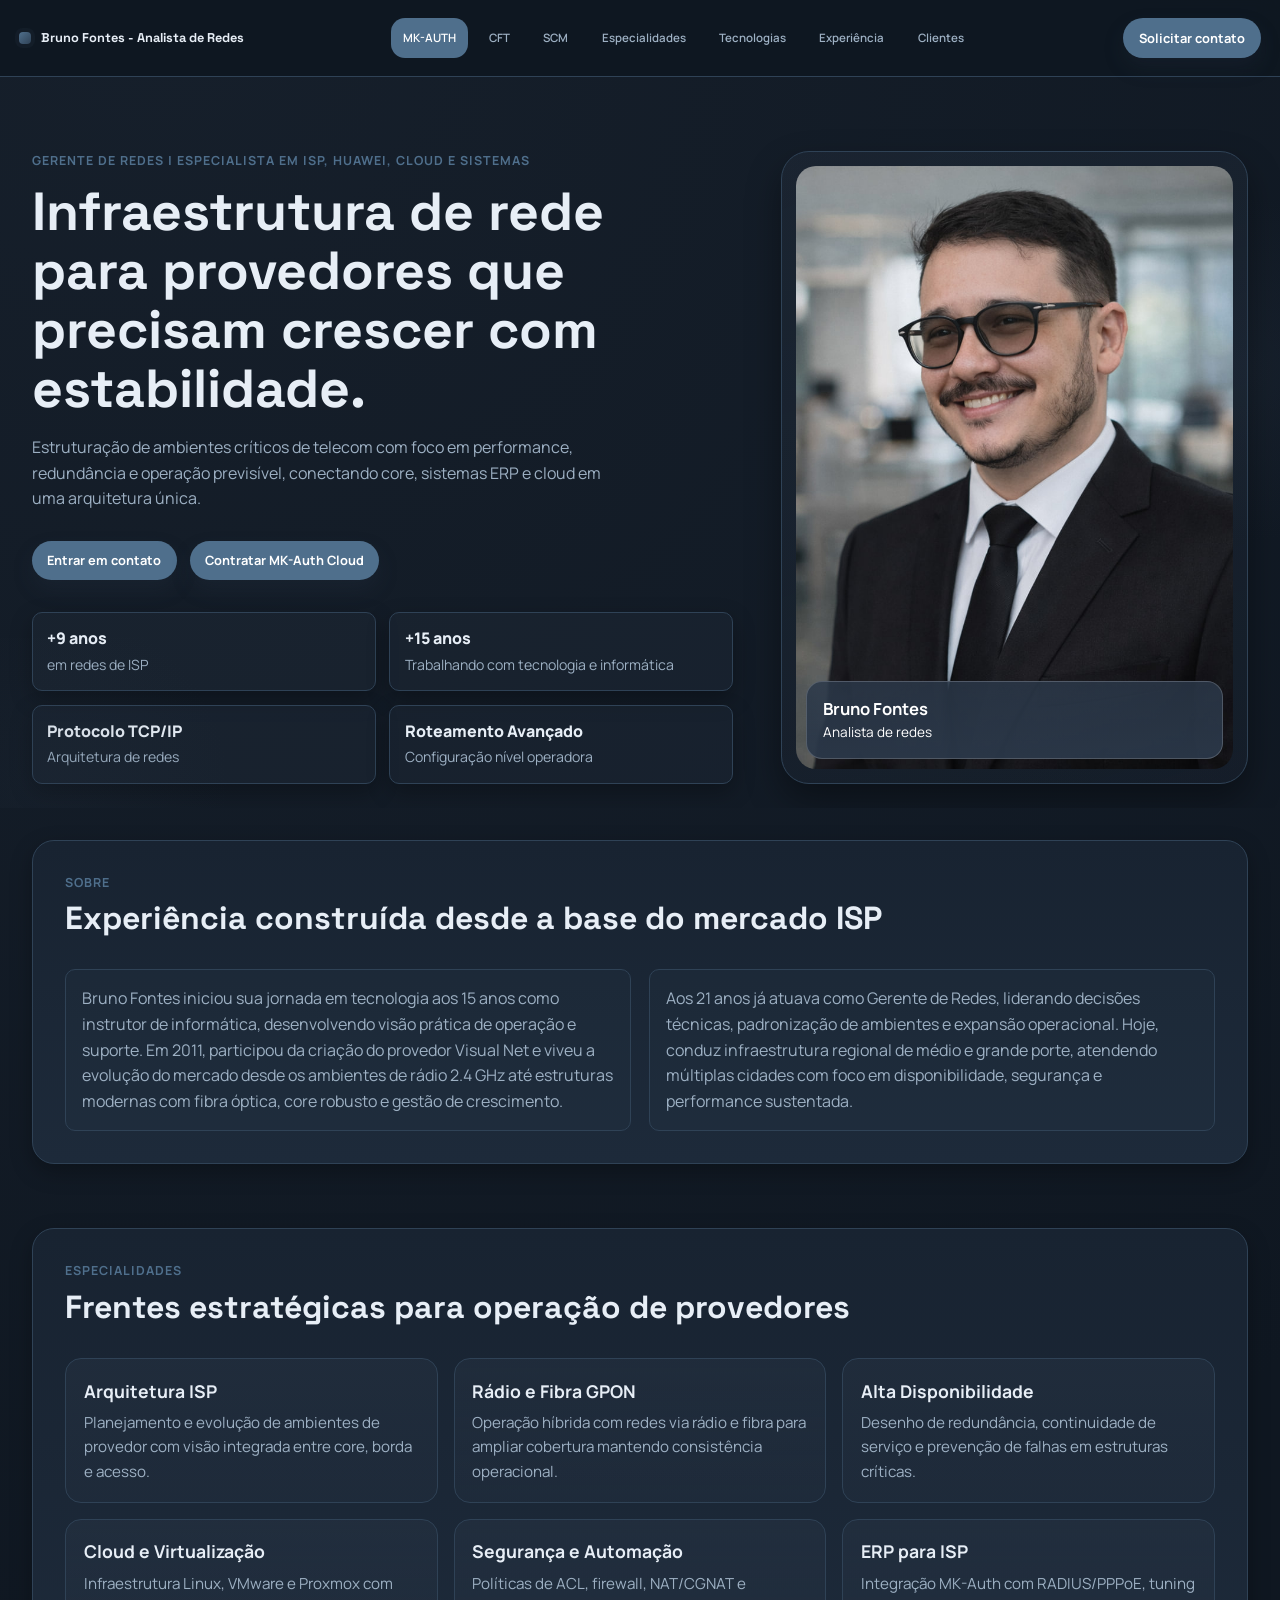
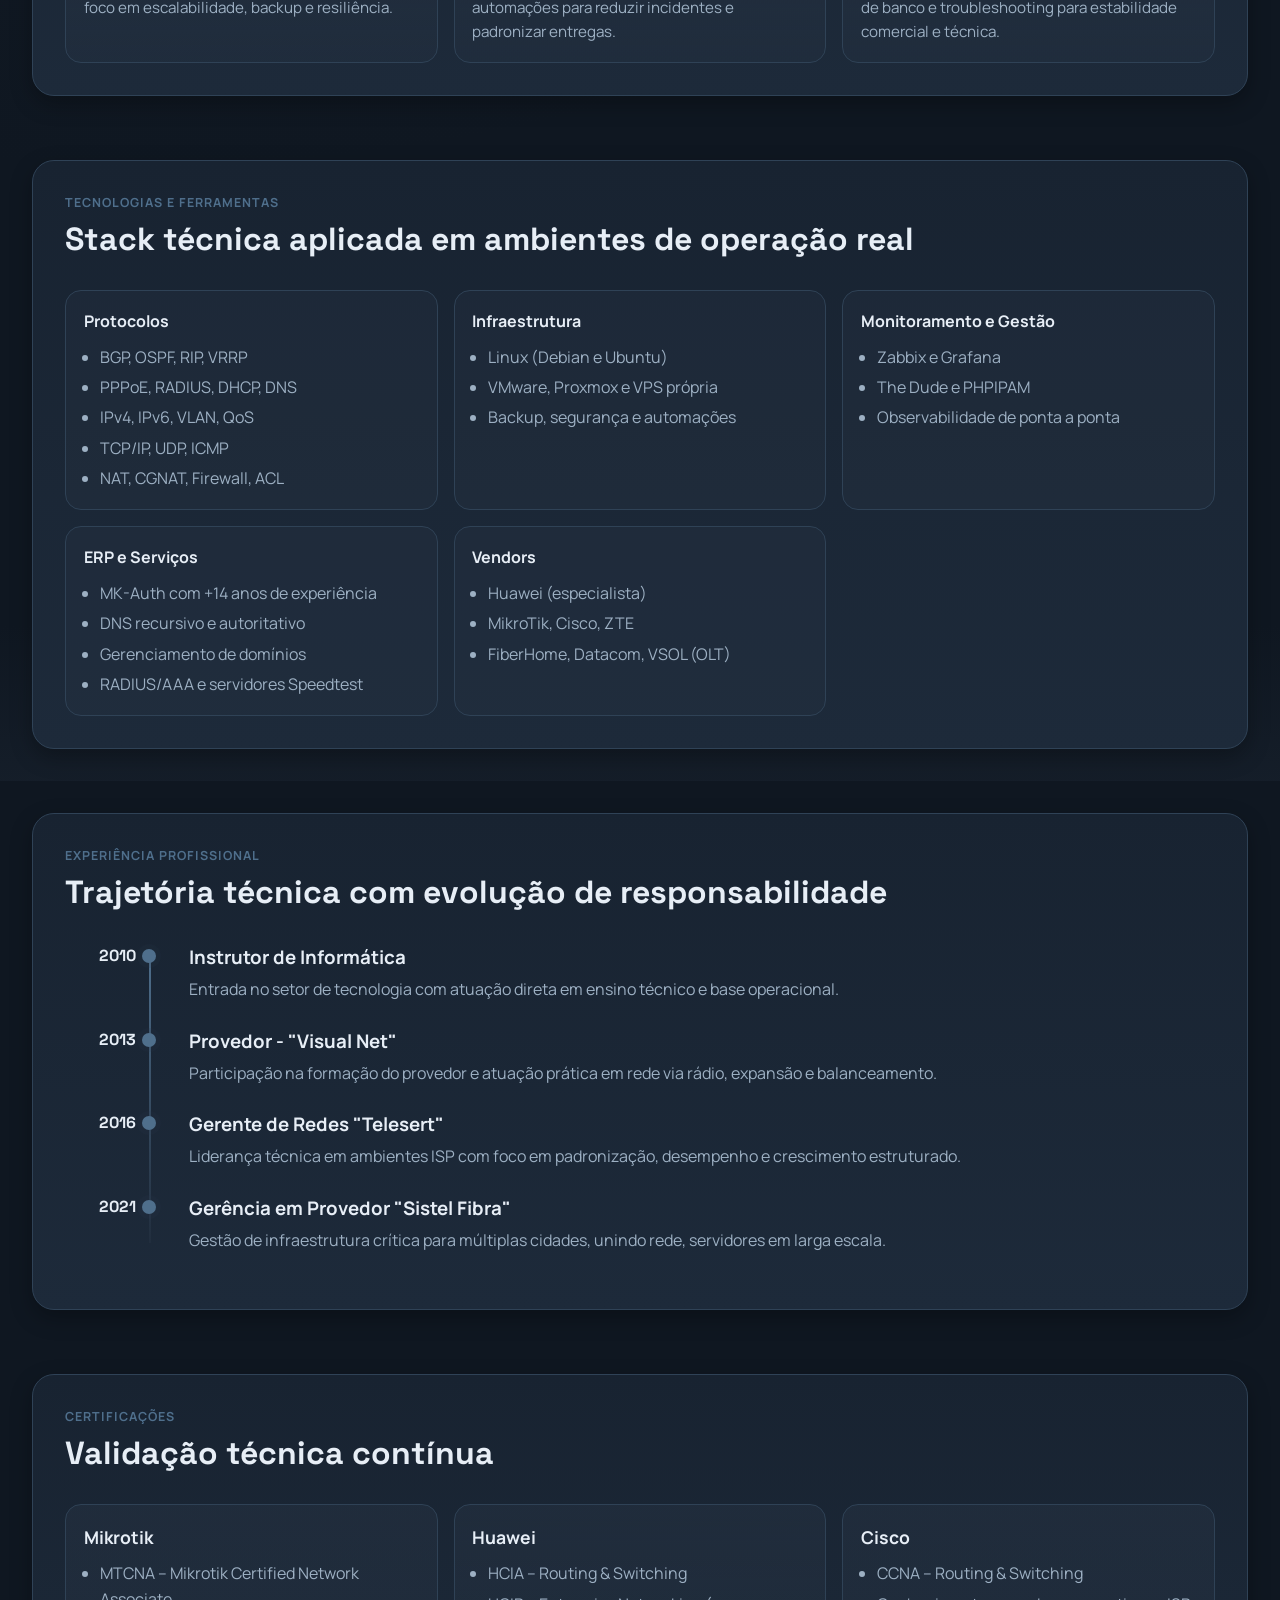
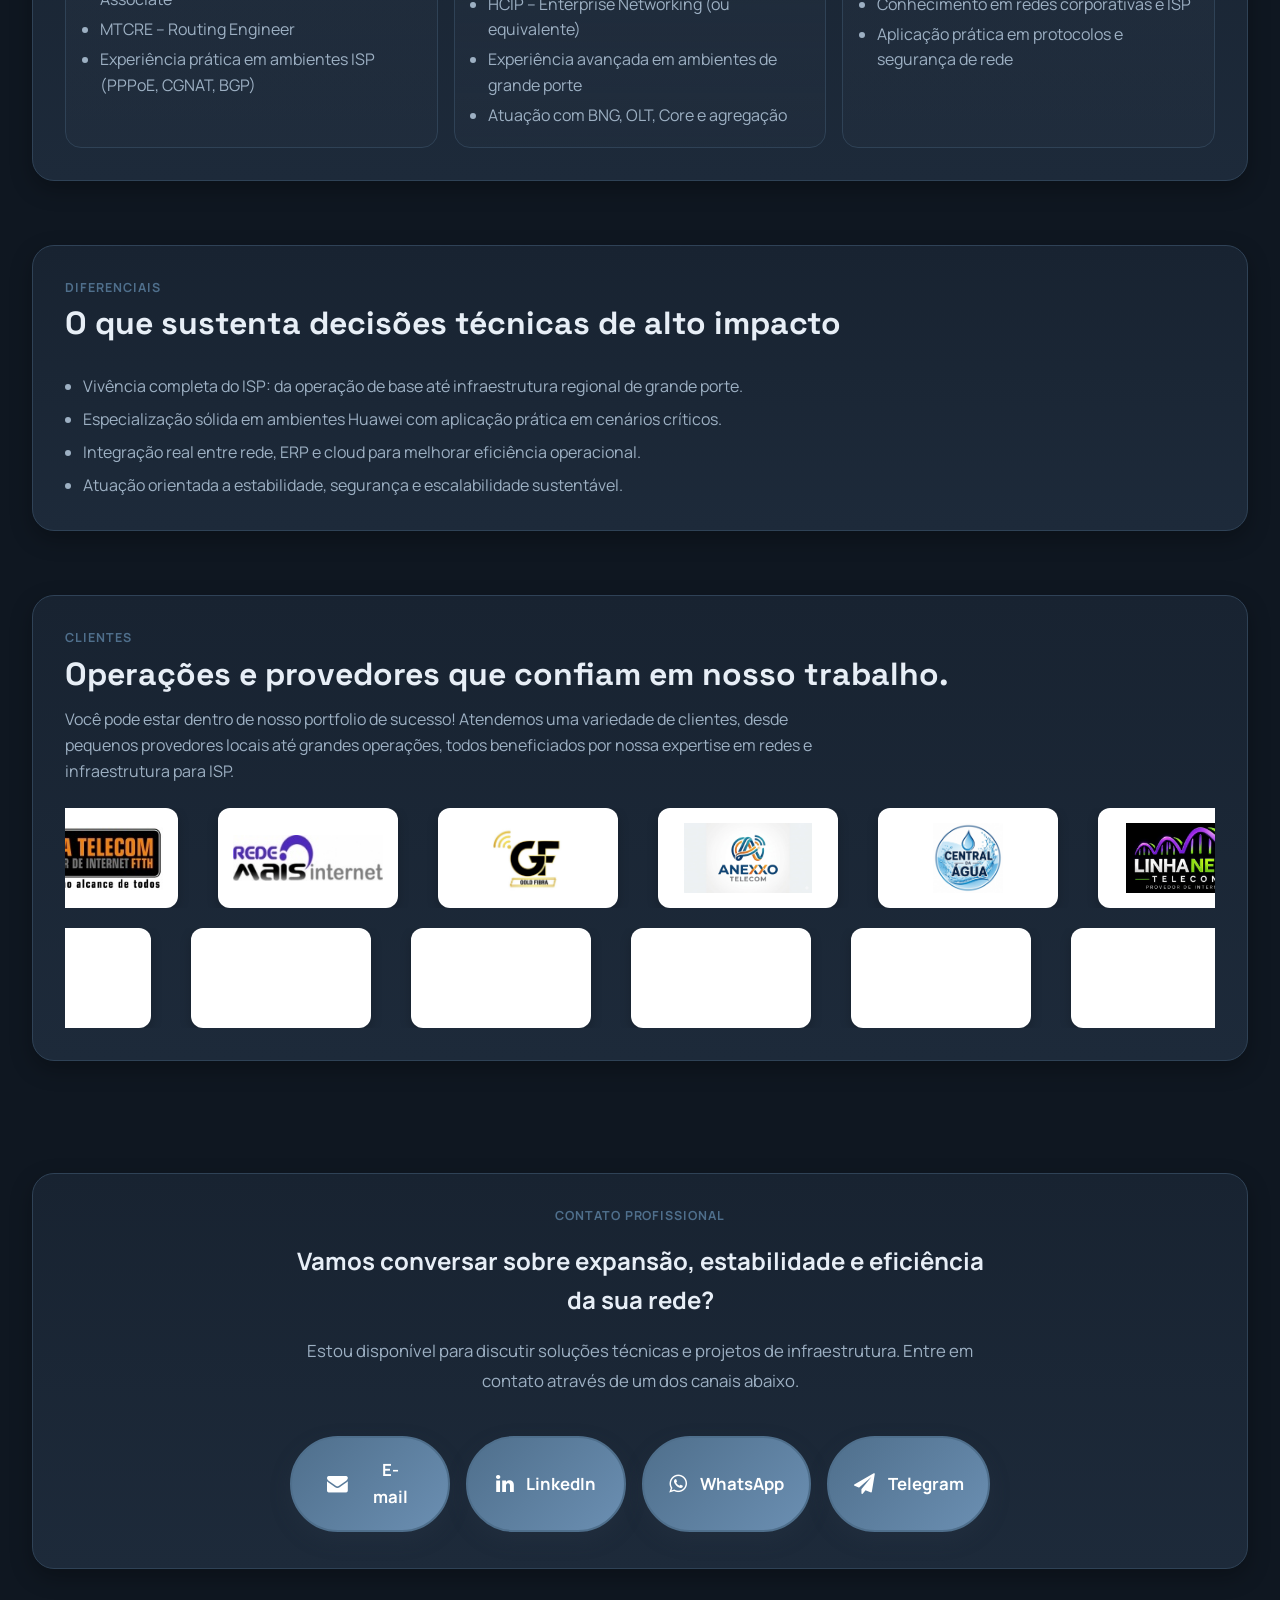
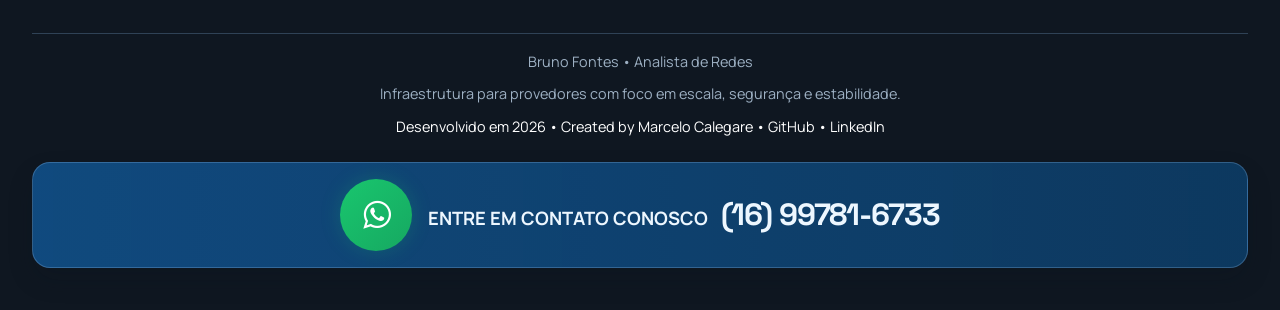
==== index.html @ 4368532e "Atualiza layout e páginas do hotsite" ====
<!DOCTYPE html>
<html lang="pt-BR">

<head>
  <!-- Favicon: O ícone que aparece na aba do navegador -->
<link rel="icon" type="image/x-icon" href="assets/images/bruno-fontes.jpg">
  <meta charset="UTF-8">
  <meta name="viewport" content="width=device-width, initial-scale=1.0">
  <meta name="description"
    content="Bruno Fontes - Gerente de Redes e especialista em ISP, Huawei, cloud e sistemas para provedores de internet.">
  <title>Bruno Fontes | Redes e Infraestrutura para ISP</title>
  <link rel="preconnect" href="https://fonts.googleapis.com">
  <link rel="preconnect" href="https://fonts.gstatic.com" crossorigin>
  <link
    href="https://fonts.googleapis.com/css2?family=Manrope:wght@400;500;600;700;800&family=Space+Grotesk:wght@500;700&display=swap"
    rel="stylesheet">
  <link rel="stylesheet" href="https://cdnjs.cloudflare.com/ajax/libs/font-awesome/4.7.0/css/font-awesome.min.css">
  <link rel="stylesheet" href="styles.css">
</head>

<body>
  <header class="topbar">
    <div class="container nav-content">
      <a href="#inicio" class="brand">
        <span class="brand-mark"></span>
        Bruno Fontes - Analista de Redes
      </a>
      <nav class="nav-links" aria-label="Navegação principal">
        <a href="mk-auth.html" class="blink-btn">MK-AUTH</a>
        <a href="cft.html">CFT</a>
        <a href="scm.html">SCM</a>
        <a href="#especialidades">Especialidades</a>
        <a href="#tecnologias">Tecnologias</a>
        <a href="#experiencia">Experiência</a>
        <a href="clientes.html">Clientes</a>
      </nav>
      <a href="#contato" class="btn btn-primary nav-cta">Solicitar contato</a>
      <button class="menu-toggle" aria-label="Abrir menu" id="menuToggle">
        <i class="fa fa-bars"></i>
      </button>
      <nav class="mobile-menu" id="mobileMenu" aria-label="Menu mobile">
        <a href="#inicio" class="mobile-menu-link">Home</a>
        <a href="mk-auth.html" class="mobile-menu-link">MK-AUTH</a>
        <a href="cft.html" class="mobile-menu-link">CFT</a>
        <a href="scm.html" class="mobile-menu-link">SCM</a>
        <a href="#especialidades" class="mobile-menu-link">Especialidades</a>
        <a href="#tecnologias" class="mobile-menu-link">Tecnologias</a>
        <a href="#experiencia" class="mobile-menu-link">Experiência</a>
        <a href="clientes.html" class="mobile-menu-link">Clientes</a>
        <a href="#contato" class="btn btn-primary mobile-menu-btn">Solicitar contato</a>
      </nav>
    </div>
  </header>

  <main id="inicio">
    <section class="hero section">
      <div class="container hero-grid">
        <div class="hero-copy">
          <p class="eyebrow">Gerente de Redes | Especialista em ISP, Huawei, Cloud e Sistemas</p>
          <h1>Infraestrutura de rede para provedores que precisam crescer com estabilidade.</h1>
          <p class="hero-sub">
            Estruturação de ambientes críticos de telecom com foco em performance, redundância e operação previsível,
            conectando core, sistemas ERP e cloud em uma arquitetura única.
          </p>
          <div class="hero-actions">
            <a href="#contato" class="btn btn-primary">Entrar em contato</a>
            <a href="mk-auth.html" class="btn btn-primary">Contratar MK-Auth Cloud</a>
          </div>
          <ul class="kpi-grid" aria-label="Indicadores profissionais">
            <li><strong>+9 anos</strong><span>em redes de ISP</span></li>
            <li><strong>+15 anos</strong><span>Trabalhando com tecnologia e informática</span></li>
            <li><strong>Protocolo TCP/IP</strong><span>Arquitetura de redes</span></li>
            <li><strong>Roteamento Avançado</strong><span>Configuração nível operadora</span></li>
          </ul>
        </div>
        <div class="hero-visual">
          <div class="visual-card">
            <img src="assets/images/bruno-fontes.jpg"
              alt="Bruno Fontes em traje social, especialista em redes e infraestrutura.">
            <div class="visual-badge">
              <strong>Bruno Fontes</strong>
              <p>Analista de redes</p>
            </div>
          </div>
        </div>
      </div>
    </section>

    <section id="sobre" class="section about">
      <div class="container section-shell">
        <div class="section-head">
          <p class="eyebrow">Sobre</p>
          <h2>Experiência construída desde a base do mercado ISP</h2>
        </div>
        <div class="about-grid">
          <p>
            Bruno Fontes iniciou sua jornada em tecnologia aos 15 anos como instrutor de informática, desenvolvendo
            visão prática
            de operação e suporte. Em 2011, participou da criação do provedor Visual Net e viveu a evolução do mercado
            desde os
            ambientes de rádio 2.4 GHz até estruturas modernas com fibra óptica, core robusto e gestão de crescimento.
          </p>
          <p>
            Aos 21 anos já atuava como Gerente de Redes, liderando decisões técnicas, padronização de ambientes e
            expansão
            operacional. Hoje, conduz infraestrutura regional de médio e grande porte, atendendo múltiplas cidades com
            foco
            em disponibilidade, segurança e performance sustentada.
          </p>
        </div>
      </div>
    </section>

    <section id="especialidades" class="section">
      <div class="container section-shell">
        <div class="section-head">
          <p class="eyebrow">Especialidades</p>
          <h2>Frentes estratégicas para operação de provedores</h2>
        </div>
        <div class="card-grid">
          <article class="service-card">
            <h3>Arquitetura ISP</h3>
            <p>Planejamento e evolução de ambientes de provedor com visão integrada entre core, borda e acesso.</p>
          </article>
          <article class="service-card">
            <h3>Rádio e Fibra GPON</h3>
            <p>Operação híbrida com redes via rádio e fibra para ampliar cobertura mantendo consistência operacional.
            </p>
          </article>
          <article class="service-card">
            <h3>Alta Disponibilidade</h3>
            <p>Desenho de redundância, continuidade de serviço e prevenção de falhas em estruturas críticas.</p>
          </article>
          <article class="service-card">
            <h3>Cloud e Virtualização</h3>
            <p>Infraestrutura Linux, VMware e Proxmox com foco em escalabilidade, backup e resiliência.</p>
          </article>
          <article class="service-card">
            <h3>Segurança e Automação</h3>
            <p>Políticas de ACL, firewall, NAT/CGNAT e automações para reduzir incidentes e padronizar entregas.</p>
          </article>
          <article class="service-card">
            <h3>ERP para ISP</h3>
            <p>Integração MK-Auth com RADIUS/PPPoE, tuning de banco e troubleshooting para estabilidade comercial e
              técnica.</p>
          </article>
        </div>
      </div>
    </section>

    <section id="tecnologias" class="section tech">
      <div class="container section-shell">
        <div class="section-head">
          <p class="eyebrow">Tecnologias e Ferramentas</p>
          <h2>Stack técnica aplicada em ambientes de operação real</h2>
        </div>
        <div class="tech-grid">
          <article class="tech-card">
            <h3>Protocolos</h3>
            <ul>
              <li>BGP, OSPF, RIP, VRRP</li>
              <li>PPPoE, RADIUS, DHCP, DNS</li>
              <li>IPv4, IPv6, VLAN, QoS</li>
              <li>TCP/IP, UDP, ICMP</li>
              <li>NAT, CGNAT, Firewall, ACL</li>
            </ul>
          </article>
          <article class="tech-card">
            <h3>Infraestrutura</h3>
            <ul>
              <li>Linux (Debian e Ubuntu)</li>
              <li>VMware, Proxmox e VPS própria</li>
              <li>Backup, segurança e automações</li>
            </ul>
          </article>
          <article class="tech-card">
            <h3>Monitoramento e Gestão</h3>
            <ul>
              <li>Zabbix e Grafana</li>
              <li>The Dude e PHPIPAM</li>
              <li>Observabilidade de ponta a ponta</li>
            </ul>
          </article>
          <article class="tech-card">
            <h3>ERP e Serviços</h3>
            <ul>
              <li>MK-Auth com +14 anos de experiência</li>
              <li>DNS recursivo e autoritativo</li>
              <li>Gerenciamento de domínios</li>
              <li>RADIUS/AAA e servidores Speedtest</li>
            </ul>
          </article>
          <article class="tech-card">
            <h3>Vendors</h3>
            <ul>
              <li>Huawei (especialista)</li>
              <li>MikroTik, Cisco, ZTE</li>
              <li>FiberHome, Datacom, VSOL (OLT)</li>
            </ul>
          </article>
        </div>
      </div>
    </section>

    <section id="experiencia" class="section">
      <div class="container section-shell">
        <div class="section-head">
          <p class="eyebrow">Experiência Profissional</p>
          <h2>Trajetória técnica com evolução de responsabilidade</h2>
        </div>
        <div class="timeline">
          <article class="timeline-item">
            <span class="timeline-year">2010</span>
            <div>
              <h3>Instrutor de Informática</h3>
              <p>Entrada no setor de tecnologia com atuação direta em ensino técnico e base operacional.</p>
            </div>
          </article>
          <article class="timeline-item">
            <span class="timeline-year">2013</span>
            <div>
              <h3>Provedor - "Visual Net"</h3>
              <p>Participação na formação do provedor e atuação prática em rede via rádio, expansão e balanceamento.</p>
            </div>
          </article>
          <article class="timeline-item">
            <span class="timeline-year">2016</span>
            <div>
              <h3>Gerente de Redes "Telesert"</h3>
              <p>Liderança técnica em ambientes ISP com foco em padronização, desempenho e crescimento estruturado.</p>
            </div>
          </article>
          <article class="timeline-item">
            <span class="timeline-year">2021</span>
            <div>
              <h3>Gerência em Provedor "Sistel Fibra"</h3>
              <p>Gestão de infraestrutura crítica para múltiplas cidades, unindo rede, servidores em larga escala.</p>
            </div>
          </article>
        </div>
      </div>
    </section>

    <section class="section certifications">
      <div class="container section-shell">
        <div class="section-head">
          <p class="eyebrow">Certificações</p>
          <h2>Validação técnica contínua</h2>
        </div>
        <div class="cert-grid">
          <article class="cert-card">
            <h3>Mikrotik</h3>
            <ul>
              <li>MTCNA – Mikrotik Certified Network Associate</li>
              <li>MTCRE – Routing Engineer</li>
              <li>Experiência prática em ambientes ISP (PPPoE, CGNAT, BGP)</li>
            </ul>
          </article>
          <article class="cert-card">
            <h3>Huawei</h3>
            <ul>
              <li>HCIA – Routing & Switching</li>
              <li>HCIP – Enterprise Networking (ou equivalente)</li>
              <li>Experiência avançada em ambientes de grande porte</li>
              <li>Atuação com BNG, OLT, Core e agregação</li>
            </ul>
          </article>
          <article class="cert-card">
            <h3>Cisco</h3>
            <ul>
              <li>CCNA – Routing & Switching</li>
              <li>Conhecimento em redes corporativas e ISP</li>
              <li>Aplicação prática em protocolos e segurança de rede</li>
            </ul>
          </article>
        </div>
      </div>
    </section>

    <section class="section differentials">
      <div class="container section-shell">
        <div class="section-head">
          <p class="eyebrow">Diferenciais</p>
          <h2>O que sustenta decisões técnicas de alto impacto</h2>
        </div>
        <ul class="diff-list">
          <li>Vivência completa do ISP: da operação de base até infraestrutura regional de grande porte.</li>
          <li>Especialização sólida em ambientes Huawei com aplicação prática em cenários críticos.</li>
          <li>Integração real entre rede, ERP e cloud para melhorar eficiência operacional.</li>
          <li>Atuação orientada a estabilidade, segurança e escalabilidade sustentável.</li>
        </ul>
      </div>
    </section>

    <section class="section client-showcase" aria-labelledby="clientes-title">
      <div class="container section-shell client-showcase-shell">
        <div class="section-head client-showcase-head">
          <p class="eyebrow">Clientes</p>
          <h2 id="clientes-title">Operações e provedores que confiam em nosso trabalho.</h2>
          <p class="client-showcase-copy">
            Você pode estar dentro de nosso portfolio de sucesso! Atendemos uma variedade de clientes, desde pequenos provedores locais até grandes operações, todos beneficiados por nossa expertise em redes e infraestrutura para ISP.
          </p>
        </div>

<!-- Carrossel 1 (Sentido Esquerda) -->
<div class="logo-carousel" data-carousel="left">
  <div class="logo-carousel-viewport" data-carousel-viewport>
    <div class="logo-carousel-track" data-carousel-track></div>
  </div>
</div>

<!-- Carrossel 2 (Sentido Direita) -->
<div class="logo-carousel" data-carousel="right" style="margin-top: 20px;">
  <div class="logo-carousel-viewport" data-carousel-viewport>
    <div class="logo-carousel-track" data-carousel-track></div>
  </div>
</div>

    </section>

    <section id="contato" class="section contact">
      <div class="container section-shell contact-shell">
        <div class="contact-content">
          <p class="eyebrow">Contato Profissional</p>
          <h2>Vamos conversar sobre expansão, estabilidade e eficiência da sua rede?</h2>
          <p class="contact-description">
            Estou disponível para discutir soluções técnicas e projetos de infraestrutura. Entre em contato através de um dos canais abaixo.
          </p>
          <div class="contact-links">
            <a href="mailto:brunoxdlols@hotmail.com" class="contact-btn" aria-label="Enviar e-mail">
              <i class="fa fa-envelope contact-icon"></i>
              <span>E-mail</span>
            </a>
            <a href="https://www.linkedin.com/in/bruno-fontes-ab7091301/" target="_blank" rel="noopener noreferrer"
              class="contact-btn" aria-label="Perfil no LinkedIn">
              <i class="fa fa-linkedin contact-icon"></i>
              <span>LinkedIn</span>
            </a>
            <a href="https://wa.me/5516988778656?text=Olá, gostaria de saber mais sobre seus serviços." target="_blank" rel="noopener noreferrer"
              class="contact-btn" aria-label="Contato no WhatsApp">
              <i class="fa fa-whatsapp contact-icon"></i>
              <span>WhatsApp</span>
            </a>
            <a href="https://t.me/Bruno_Fontes" target="_blank" rel="noopener noreferrer"
              class="contact-btn" aria-label="Contato no Telegram">
              <i class="fa fa-send contact-icon"></i>
              <span>Telegram</span>
            </a>
          </div>
        </div>
      </div>
    </section>
  </main>

  <footer class="footer">
    <div class="container footer-content">
      <p>Bruno Fontes • Analista de Redes</p>
      <p>Infraestrutura para provedores com foco em escala, segurança e estabilidade.</p>
      <p class="footer-credit">
        Desenvolvido em <span id="current-year"></span> • Created by Marcelo Calegare • <a href="https://github.com/marcelocalegare" target="_blank" rel="noopener noreferrer">GitHub</a> • <a href="https://www.linkedin.com/in/marcelo-calegare/" target="_blank" rel="noopener noreferrer">LinkedIn</a>
      </p>
    </div>
    <div class="container footer-cta-wrap">
      <div class="footer-contact-bar">
        <div class="footer-contact-icon">
          <i class="fa fa-whatsapp"></i>
        </div>
        <div class="footer-contact-text">
          <span>Entre em contato conosco</span>
          <strong>(16) 99781-6733</strong>
        </div>
      </div>
    </div>
  </footer>
  <script src="assets/js/client-logos.js"></script>
  <script>
    const yearEl = document.getElementById('current-year');
    if (yearEl) {
      yearEl.textContent = new Date().getFullYear();
    }

    // Menu hamburger toggle
    const menuToggle = document.getElementById('menuToggle');
    const mobileMenu = document.getElementById('mobileMenu');
    
    menuToggle?.addEventListener('click', (e) => {
      e.stopPropagation();
      mobileMenu?.classList.toggle('active');
      menuToggle.classList.toggle('active');
      document.body.classList.toggle('menu-open');
    });

    // Fechar menu ao clicar em um link
    document.querySelectorAll('.mobile-menu-link, .mobile-menu-btn').forEach(link => {
      link.addEventListener('click', () => {
        mobileMenu?.classList.remove('active');
        menuToggle?.classList.remove('active');
        document.body.classList.remove('menu-open');
      });
    });

    // Fechar menu ao clicar fora
    document.addEventListener('click', (e) => {
      if (mobileMenu?.classList.contains('active') && 
          !mobileMenu?.contains(e.target) && 
          !menuToggle?.contains(e.target)) {
        mobileMenu?.classList.remove('active');
        menuToggle?.classList.remove('active');
        document.body.classList.remove('menu-open');
      }
    });

const clientLogos = Array.isArray(window.CLIENT_LOGOS) ? window.CLIENT_LOGOS : [];
const prefersReducedMotion = window.matchMedia('(prefers-reduced-motion: reduce)');

function initCarousel(selector, direction = 'left') {
  const carousel = document.querySelector(selector);
  if (!carousel) return;

  const viewport = carousel.querySelector('[data-carousel-viewport]');
  const track = carousel.querySelector('[data-carousel-track]');
  
  // Para o carrossel da direita, invertemos a ordem das logos 
  // para que as logos iniciais sejam diferentes da primeira fileira
  const logosToDisplay = direction === 'right' ? [...clientLogos].reverse() : clientLogos;

  track.innerHTML = logosToDisplay.map((logo) => `
    <article class="logo-slide">
      <img src="${window.getClientLogoPath(logo.file)}" alt="Logo ${logo.name}" loading="lazy">
    </article>
  `).join('');

  // Clona os slides para o loop infinito
  const originalSlides = Array.from(track.children);
  originalSlides.forEach((slide) => {
    const clone = slide.cloneNode(true);
    clone.setAttribute('aria-hidden', 'true');
    track.appendChild(clone);
  });

  let isDragging = false;
  let startX = 0;
  let startScrollLeft = 0;
  let lastFrame = 0;
  let animationId = null;

  const getLoopWidth = () => track.scrollWidth / 2;

  const normalizeLoop = () => {
    const loopWidth = getLoopWidth();
    if (!loopWidth) return;

    if (viewport.scrollLeft >= loopWidth) {
      viewport.scrollLeft -= loopWidth;
    } else if (viewport.scrollLeft <= 0) {
      viewport.scrollLeft += loopWidth;
    }
  };

  // Unified pointer/touch event handler
  const handleDragStart = (e) => {
    isDragging = true;
    startX = e.clientX || (e.touches && e.touches[0].clientX);
    startScrollLeft = viewport.scrollLeft;
    viewport.classList.add('is-dragging');
    if (e.pointerId !== undefined) {
      viewport.setPointerCapture(e.pointerId);
    }
  };

  const handleDragMove = (e) => {
    if (!isDragging) return;
    e.preventDefault(); // Previne scroll padrão no iOS
    const currentX = e.clientX || (e.touches && e.touches[0].clientX);
    const deltaX = currentX - startX;
    viewport.scrollLeft = startScrollLeft - deltaX;
    normalizeLoop();
  };

  const handleDragEnd = (e) => {
    isDragging = false;
    viewport.classList.remove('is-dragging');
    if (e.pointerId !== undefined) {
      viewport.releasePointerCapture(e.pointerId);
    }
  };

  // Pointer events (primário)
  viewport.addEventListener('pointerdown', handleDragStart);
  viewport.addEventListener('pointermove', handleDragMove);
  viewport.addEventListener('pointerup', handleDragEnd);
  viewport.addEventListener('pointercancel', handleDragEnd);

  // Touch events (fallback para Safari iOS)
  viewport.addEventListener('touchstart', handleDragStart, false);
  viewport.addEventListener('touchmove', handleDragMove, { passive: false });
  viewport.addEventListener('touchend', handleDragEnd, false);
  viewport.addEventListener('touchcancel', handleDragEnd, false);

  const animate = (timestamp) => {
    if (!lastFrame) lastFrame = timestamp;
    const elapsed = timestamp - lastFrame;
    
    // Throttle: atualizar apenas a cada 16ms (~60fps) no iOS
    const targetFrameTime = 16;
    if (elapsed < targetFrameTime) {
      animationId = requestAnimationFrame(animate);
      return;
    }

    lastFrame = timestamp;

    if (!prefersReducedMotion.matches && !isDragging) {
      // Velocidade mais suave para evitar travamentos no iOS
      const speed = (elapsed * 35) / 1000; // Reduzido de 41 para 35
      // Se direction for 'left', soma (vai p/ esquerda). Se 'right', subtrai (vai p/ direita)
      viewport.scrollLeft += (direction === 'left' ? speed : -speed);
      normalizeLoop();
    }
    animationId = requestAnimationFrame(animate);
  };

  // Delay inicial para estabilizar o DOM (importante para iOS)
  setTimeout(() => {
    // Se for sentido direita, começa no meio do scroll para não travar no início
    if (direction === 'right') {
      viewport.scrollLeft = getLoopWidth();
    }
    animationId = requestAnimationFrame(animate);
  }, 100);

  // Cleanup function (útil se precisar parar o carrossel)
  carousel.__stopCarousel = () => {
    if (animationId) {
      cancelAnimationFrame(animationId);
    }
  };
}

// Inicializa os dois carrosséis
initCarousel('[data-carousel="left"]', 'left');
initCarousel('[data-carousel="right"]', 'right');

  </script>
</body>

</html>
---- styles.css ----
:root {
  --base: #2b3849;
  --base-rgb: 43, 56, 73;
  --bg: #0f1721;
  --surface: #182331;
  --surface-2: #1d2a3a;
  --accent: #4f6f8c;
  --accent-strong: #6b8fb2;
  --text-primary: #e7eef6;
  --neutral-500: #9db0c3;
  --neutral-200: #2f4256;
  --white: #ffffff;
  --radius-sm: 10px;
  --radius-md: 16px;
  --radius-lg: 22px;
  --shadow-soft: 0 16px 34px rgba(0, 0, 0, 0.36);
  --shadow-card: 0 8px 22px rgba(0, 0, 0, 0.28);
}

*,
*::before,
*::after {
  box-sizing: border-box;
}

html {
  scroll-behavior: smooth;
}

body {
  margin: 0;
  font-family: "Manrope", "Segoe UI", sans-serif;
  color: var(--text-primary);
  background: radial-gradient(circle at 12% 0%, rgba(var(--base-rgb), 0.25), transparent 34%), var(--bg);
  line-height: 1.6;
}

body.menu-open {
  overflow: hidden;
}

img {
  max-width: 100%;
  display: block;
}

a {
  color: inherit;
  text-decoration: none;
}

.container {
  width: min(1480px, 95vw);
  margin: 0 auto;
}

.section {
  padding: 2rem 0;
}

.section-shell {
  background: linear-gradient(180deg, var(--surface), var(--surface-2));
  border: 1px solid var(--neutral-200);
  border-radius: var(--radius-lg);
  padding: 2rem;
  box-shadow: var(--shadow-card);
}

.section-head {
  margin-bottom: 2rem;
}

.section-head h2 {
  margin: 0.4rem 0 0;
  font-family: "Space Grotesk", "Segoe UI", sans-serif;
  font-size: clamp(1.6rem, 2.5vw, 2.1rem);
  line-height: 1.2;
}

.eyebrow {
  margin: 0;
  letter-spacing: 0.08em;
  text-transform: uppercase;
  color: var(--accent);
  font-weight: 700;
  font-size: 0.78rem;
}

.topbar {
  position: sticky;
  top: 0;
  z-index: 50;
  backdrop-filter: blur(10px);
  background: rgba(15, 23, 33, 0.92);
  border-bottom: 1px solid var(--neutral-200);
}

.nav-content {
  display: flex;
  align-items: center;
  justify-content: space-between;
  gap: 1rem;
  min-height: 76px;
  width: min(1500px, 97vw);
}

.brand {
  display: inline-flex;
  align-items: center;
  gap: 0.6rem;
  font-weight: 800;
  font-family: "Space Grotesk", "Segoe UI", sans-serif;
  white-space: nowrap;
  flex-shrink: 0;
  font-size: clamp(0.93rem, 1.15vw, 1.5rem);
}

.brand-mark {
  width: 12px;
  height: 12px;
  border-radius: 4px;
  background: linear-gradient(135deg, var(--accent), var(--neutral-200));
  box-shadow: 0 0 0 4px rgba(var(--base-rgb), 0.18);
}

.nav-links {
  display: flex;
  align-items: center;
  justify-content: center;
  flex-wrap: nowrap;
  white-space: nowrap;
  gap: clamp(0.32rem, 0.7vw, 0.9rem);
  min-width: 0;
  flex: 1;
}

.nav-links a {
  color: var(--neutral-500);
  font-weight: 600;
  font-size: clamp(0.79rem, 0.95vw, 1rem);
  padding: 0.68rem 0.8rem;
  border-radius: 14px;
  border: 1px solid transparent;
  white-space: nowrap;
  flex-shrink: 0;
  transition: all 180ms ease;
}

.nav-links a:hover {
  color: var(--text-primary);
  background: rgba(255, 255, 255, 0.04);
}

.nav-links a.is-current {
  color: var(--text-primary);
  background: linear-gradient(180deg, rgba(116, 171, 224, 0.18), rgba(101, 156, 208, 0.12));
  border-color: rgba(125, 180, 255, 0.55);
  box-shadow: inset 0 0 0 1px rgba(160, 210, 255, 0.18), 0 10px 20px rgba(12, 31, 52, 0.24);
  transform: translateY(-1px);
}

.nav-links a.is-current:hover {
  color: var(--text-primary);
  background: linear-gradient(180deg, rgba(116, 171, 224, 0.22), rgba(101, 156, 208, 0.16));
}

.btn {
  display: inline-flex;
  align-items: center;
  justify-content: center;
  border: 0;
  border-radius: 999px;
  /* Fonte responsiva: mínimo 0.8rem, ideal 1vw, máximo 1rem */
  font-size: clamp(0.8rem, 1vw, 1rem); 
  /* Padding responsivo para não apertar demais */
  padding: 0.6rem clamp(0.8rem, 1.2vw, 1.3rem);
  font-weight: 700;
  cursor: pointer;
  white-space: nowrap; /* Impede o texto de quebrar em duas linhas */
  transition: all 180ms ease;
}


.btn:hover {
  transform: translateY(-1px);
}

.btn-primary {
  color: var(--white);
  background: var(--accent);
  box-shadow: 0 10px 20px rgba(var(--base-rgb), 0.22);
}

.btn-primary:hover {
  background: var(--accent-strong);
}

.btn-secondary {
  color: var(--text-primary);
  background: rgba(var(--base-rgb), 0.26);
  border: 1px solid var(--neutral-200);
}

.btn-secondary:hover {
  box-shadow: var(--shadow-card);
}

.menu-toggle {
  display: none; /* Ele continua escondido no desktop grande */
  background: none;
  border: none;
  color: var(--text-primary);
  font-size: 1.5rem;
  cursor: pointer;
  padding: 0.5rem;
  z-index: 100; /* Garante que fique por cima de tudo */
}

.menu-toggle:hover {
  color: var(--accent);
}

.mobile-menu {
  display: none; /* Escondido por padrão */
  position: fixed;
  top: 0;
  right: -100%; /* Começa escondido à direita */
  width: 100vw;
  height: 100vh;
  background: rgba(15, 23, 33, 0.98);
  backdrop-filter: blur(10px);
  padding: 5rem 2rem 2rem;
  flex-direction: column;
  gap: 0.5rem; /* Diminuí o espaço para caber tudo */
  z-index: 49;
  
  /* Permite rolar se o conteúdo for maior que a tela */
  overflow-y: auto; 
  
  /* Animação de deslize */
  transition: right 0.4s cubic-bezier(0.4, 0, 0.2, 1);
}

.mobile-menu.active {
  display: flex; /* Mostrado quando ativo */
  right: 0; /* Desliza para dentro da tela */
}


.mobile-menu-link {
  padding: 1rem 1.5rem;
  color: var(--text-primary);
  font-weight: 600;
  font-size: 1.1rem;
  border-radius: 8px;
  transition: all 0.3s ease;
  opacity: 0; /* Começa invisível */
  transform: translateX(20px); /* Começa um pouco para o lado */
}

.mobile-menu.active .mobile-menu-link {
  opacity: 1;
  transform: translateX(0);
  /* Isso cria um efeito cascata (um link após o outro) */
  transition-delay: 0.2s; 
}

/* Opcional: Destaque no hover */
.mobile-menu-link:hover {
  background: rgba(var(--base-rgb), 0.3);
  padding-left: 2rem; /* Efeito de deslocamento no mouse */
  color: var(--accent);
}

.mobile-menu-btn {
  margin-top: 2rem;
  padding: 1rem 1.5rem;
  font-size: 1rem;
}


.nav-contato {
  display: none;
}


.hero {
  position: relative;
  overflow: hidden;
  padding-top: 4.6rem;
  padding-bottom: 1.5rem;
}

.hero::before,
.hero::after {
  content: "";
  position: absolute;
  pointer-events: none;
}

.hero::before {
  right: -140px;
  top: 16%;
  width: 350px;
  height: 350px;
  background: radial-gradient(circle, rgba(var(--base-rgb), 0.2), transparent 70%);
}

.hero::after {
  left: -160px;
  bottom: -130px;
  width: 420px;
  height: 300px;
  background: radial-gradient(circle, rgba(var(--base-rgb), 0.12), transparent 70%);
}

/* Localize este bloco e altere a linha align-items */
.hero-grid {
  display: grid;
  grid-template-columns: 1.2fr 0.8fr;
  gap: 3rem;
  align-items: stretch;
}


.hero-copy h1 {
  margin: 0.8rem 0 1rem;
  font-family: "Space Grotesk", "Segoe UI", sans-serif;
  font-size: clamp(2rem, 4.7vw, 3.35rem);
  line-height: 1.1;
  max-width: 20ch;
}

.hero-sub {
  color: var(--neutral-500);
  max-width: 58ch;
  margin-bottom: 1.8rem;
}

.hero-actions {
  display: flex;
  flex-wrap: wrap;
  gap: 0.8rem;
  margin-bottom: 2rem;
}

.attention-strip {
  width: 100%;
  max-width: 100%;
  margin: 0.8rem auto 0.8rem;
  padding: 1.25rem 1.6rem;
  border-radius: 22px;
  background: var(--accent);
  border: 1px solid rgba(255, 255, 255, 0.12);
  box-shadow: 0 20px 50px rgba(0, 0, 0, 0.18);
  color: #ffffff;
  font-weight: 700;
  letter-spacing: 0.08em;
  text-transform: uppercase;
  display: inline-flex;
  align-items: center;
  justify-content: center;
  line-height: 1.3;
  text-align: center;
}

.kpi-grid {
  list-style: none;
  padding: 0;
  margin: 0;
  display: grid;
  grid-template-columns: repeat(2, minmax(170px, 1fr));
  gap: 0.85rem;
}

.kpi-grid li {
  background: rgba(var(--base-rgb), 0.22);
  border: 1px solid var(--neutral-200);
  border-radius: var(--radius-sm);
  padding: 0.8rem 0.9rem;
  box-shadow: var(--shadow-card);
}

.kpi-grid strong {
  display: block;
  font-size: 1rem;
  font-weight: 800;
}

.kpi-grid span {
  color: var(--neutral-500);
  font-size: 0.88rem;
}

.hero-visual {
  position: relative;
}

.visual-card {
  position: relative;
  border-radius: 28px;
  overflow: hidden;
  background: linear-gradient(160deg, rgba(var(--base-rgb), 0.28), rgba(var(--base-rgb), 0.14));
  border: 1px solid var(--neutral-200);
  padding: 14px;
  box-shadow: var(--shadow-soft);
  display: flex; /* Adicione esta linha */
  height: 100%;  /* Adicione esta linha */
}


/* Localize este bloco e altere a linha height */
.visual-card img {
  width: 100%;
  height: 100%; /* Mude de 540px para 100% */
  object-fit: cover;
  border-radius: 20px;
  object-position: center 20%; /* Mantenha aquele ajuste que fizemos para o rosto */
}


.visual-badge {
  position: absolute;
  left: 24px;
  right: 24px;
  bottom: 24px;
  background: linear-gradient(180deg, rgba(var(--base-rgb), 0.84), rgba(var(--base-rgb), 0.95));
  color: var(--white);
  border: 1px solid rgba(255, 255, 255, 0.18);
  border-radius: var(--radius-md);
  padding: 0.85rem 1rem;
}

.visual-badge p {
  margin: 0;
  color: var(--neutral-100);
  font-size: 0.85rem;
}

.visual-badge strong {
  font-size: 1.04rem;
}

.about-grid {
  display: grid;
  grid-template-columns: repeat(2, minmax(0, 1fr));
  gap: 1.1rem;
}

.about-grid p {
  margin: 0;
  color: var(--neutral-500);
  background: rgba(var(--base-rgb), 0.18);
  border: 1px solid var(--neutral-200);
  border-radius: var(--radius-sm);
  padding: 1rem;
}

.card-grid {
  display: grid;
  grid-template-columns: repeat(3, minmax(0, 1fr));
  gap: 1rem;
}

.service-card {
  border: 1px solid var(--neutral-200);
  border-radius: var(--radius-md);
  padding: 1.1rem;
  background: linear-gradient(180deg, rgba(var(--base-rgb), 0.35), rgba(var(--base-rgb), 0.2));
  transition: transform 180ms ease, border-color 180ms ease;
}

.service-card:hover {
  transform: translateY(-4px);
  border-color: var(--accent-strong);
}

.service-card h3 {
  margin: 0 0 0.4rem;
  font-size: 1.1rem;
}

.service-card p {
  margin: 0;
  color: var(--neutral-500);
  font-size: 0.95rem;
}

.product-note {
  margin: 0.75rem 0 1rem;
  color: var(--accent);
  font-weight: 700;
}

.client-count {
  margin: 0.4rem 0 0.6rem;
  color: var(--white);
  font-weight: 700;
}

.product-price {
  margin: 0 0 1rem;
  font-size: 2rem;
  color: var(--white);
  font-weight: 700;
  letter-spacing: 0.02em;
}

.price-row {
  display: flex;
  align-items: center;
  justify-content: space-between;
  gap: 0.25rem;
  margin-top: 1rem;
  width: 100%;
}

.cloud-icon {
  font-size: 2.6rem;
  color: #ffffff;
  min-width: 2.6rem;
}

.tech {
  background: linear-gradient(0deg, rgba(var(--base-rgb), 0.2), transparent 24%);
}

.tech-grid {
  display: grid;
  grid-template-columns: repeat(3, minmax(0, 1fr));
  gap: 1rem;
}

.tech-card {
  border-radius: var(--radius-md);
  border: 1px solid var(--neutral-200);
  background: rgba(var(--base-rgb), 0.24);
  padding: 1.1rem;
}

.tech-card h3 {
  margin: 0 0 0.65rem;
  font-size: 1rem;
  color: var(--text-primary);
}

.tech-card ul {
  margin: 0;
  padding-left: 1rem;
  color: var(--neutral-500);
}

.tech-card li + li {
  margin-top: 0.3rem;
}

.timeline {
  position: relative;
  margin-top: 0.2rem;
}

.timeline::before {
  content: "";
  position: absolute;
  left: 84px;
  top: 10px;
  bottom: 10px;
  width: 2px;
  background: linear-gradient(var(--accent), rgba(var(--base-rgb), 0.3));
}

.timeline-item {
  display: grid;
  grid-template-columns: 70px 1fr;
  gap: 1.2rem;
  position: relative;
  margin-bottom: 1.5rem;
  padding-left: 2.15rem;
}

.timeline-item::before {
  content: "";
  position: absolute;
  left: 77px;
  top: 6px;
  width: 14px;
  height: 14px;
  border-radius: 50%;
  background: var(--accent);
  box-shadow: 0 0 0 5px rgba(var(--base-rgb), 0.15);
}

.timeline-year {
  color: var(--text-primary);
  font-weight: 800;
  font-family: "Space Grotesk", "Segoe UI", sans-serif;
}

.timeline-item h3 {
  margin: 0 0 0.25rem;
}

.timeline-item p {
  margin: 0;
  color: var(--neutral-500);
}

.cert-grid {
  display: grid;
  grid-template-columns: repeat(3, minmax(0, 1fr));
  gap: 1rem;
}

.cert-card {
  border-radius: var(--radius-md);
  border: 1px solid var(--neutral-200);
  background: linear-gradient(180deg, rgba(var(--base-rgb), 0.35), rgba(var(--base-rgb), 0.2));
  padding: 1.1rem;
  transition: transform 180ms ease, border-color 180ms ease;
}

.cert-card:hover {
  transform: translateY(-4px);
  border-color: var(--accent-strong);
}

.cert-card h3 {
  margin: 0 0 0.65rem;
  font-size: 1.1rem;
  color: var(--text-primary);
}

.cert-card ul {
  margin: 0;
  padding-left: 1rem;
  color: var(--neutral-500);
}

.cert-card li + li {
  margin-top: 0.3rem;
}

.diff-list {
  margin: 0;
  padding-left: 1.1rem;
  color: var(--neutral-500);
}

.diff-list li + li {
  margin-top: 0.45rem;
}

.client-showcase-shell {
  overflow: hidden;
}

.client-showcase-head {
  margin-bottom: 1.5rem;
}

.client-showcase-copy {
  margin: 0.9rem 0 0;
  max-width: 760px;
  color: var(--neutral-500);
}

.clients-page main {
  padding-top: 0.4rem;
}

.clients-hero {
  padding-top: 4.6rem;
}

.clients-hero-shell {
  position: relative;
  overflow: hidden;
}

.clients-hero-shell::before,
.clients-hero-shell::after {
  content: "";
  position: absolute;
  border-radius: 999px;
  filter: blur(2px);
  pointer-events: none;
}

.clients-hero-shell::before {
  width: 220px;
  height: 220px;
  top: -90px;
  right: -60px;
  background: radial-gradient(circle, rgba(79, 111, 140, 0.38), rgba(79, 111, 140, 0));
}

.clients-hero-shell::after {
  width: 180px;
  height: 180px;
  bottom: -70px;
  left: -50px;
  background: radial-gradient(circle, rgba(107, 143, 178, 0.18), rgba(107, 143, 178, 0));
}

.clients-hero-shell > * {
  position: relative;
  z-index: 1;
}

.clients-hero h1 {
  margin: 0.8rem 0 1rem;
  max-width: 840px;
  font-family: "Space Grotesk", "Segoe UI", sans-serif;
  font-size: clamp(2rem, 4vw, 3.4rem);
  line-height: 1.08;
}

.clients-hero-copy {
  margin: 0;
  max-width: 760px;
  color: var(--neutral-500);
  font-size: 1.05rem;
}

.clients-hero-actions {
  display: flex;
  flex-wrap: wrap;
  gap: 0.9rem;
  margin-top: 2rem;
}

.clients-gallery-head {
  margin-bottom: 1rem;
}

.clients-grid-meta {
  display: flex;
  justify-content: flex-end;
  margin-bottom: 1.4rem;
}

.clients-count {
  display: inline-flex;
  align-items: center;
  padding: 0.6rem 0.95rem;
  border-radius: 999px;
  border: 1px solid var(--neutral-200);
  background: rgba(var(--base-rgb), 0.25);
  color: var(--text-primary);
  font-weight: 700;
  font-size: 0.92rem;
}

.logos-grid {
  display: grid;
  grid-template-columns: repeat(auto-fit, minmax(170px, 1fr));
  gap: 1rem;
}

.logo-grid-card {
  display: flex;
  flex-direction: column;
  gap: 0.9rem;
  min-height: 190px;
  padding: 1rem;
  border-radius: var(--radius-md);
  background: transparent;
  transition: transform 180ms ease;
}

.logo-grid-card:hover {
  transform: translateY(-3px);
}

.logo-grid-mark {
  display: flex;
  align-items: center;
  justify-content: center;
  flex: 1;
  min-height: 110px;
}

.logo-grid-mark img {
  max-width: 100%;
  max-height: 72px;
  object-fit: contain;
}

.logo-grid-name {
  margin: 0;
  text-align: center;
  color: var(--text-primary);
  font-size: 0.95rem;
  line-height: 1.3;
  font-family: "Space Grotesk", "Segoe UI", sans-serif;
}

.logo-carousel {
  position: relative;
  display: block;
}

/* Adicione isso ao seu arquivo CSS */
.logo-carousel-viewport {
  overflow: hidden; /* Importante: esconde o que sobra */
  width: 100%;
  position: relative;
  -webkit-overflow-scrolling: touch; /* iOS momentum scrolling */
  -webkit-transform: translateZ(0); /* GPU acceleration no iOS */
  transform: translateZ(0);
}

.logo-carousel-viewport::-webkit-scrollbar {
  display: none;
}

.logo-carousel-viewport.is-dragging {
  cursor: grabbing;
  scroll-behavior: auto;
  -webkit-overflow-scrolling: auto; /* Desabilita durante dragging no iOS */
}

.logo-carousel-track {
  display: flex;
  width: max-content; /* Garante que o track tenha a largura de todas as logos */
  will-change: scroll-position;
  -webkit-transform: translateZ(0); /* Aceleração de hardware no iOS */
  transform: translateZ(0);
  backface-visibility: hidden;
  perspective: 1000;
}

.logo-slide {
  flex-shrink: 0;
  -webkit-transform: translateZ(0); /* Aceleração de hardware no iOS */
  transform: translateZ(0);
  backface-visibility: hidden;
}

.logo-slide img {
  width: 100%;
  height: 52px;
  object-fit: contain;
  filter: saturate(0.98) contrast(1.02) brightness(0.98);
  pointer-events: none;
}

.contact {
  padding-top: 5rem;
}

.contact-shell {
  display: flex;
  justify-content: center;
  align-items: center;
  overflow: visible;
}

.contact-content {
  text-align: center;
  max-width: 700px;
  width: 100%;
  margin: 0 auto;
}

.contact-content h2 {
  max-width: 100%;
  margin: 1rem 0 0.8rem;
}

.contact-description {
  color: var(--neutral-500);
  font-size: 1.05rem;
  line-height: 1.8;
  margin-bottom: 2.5rem;
}

.contact-links {
  display: flex;
  flex-wrap: nowrap;
  justify-content: center;
  gap: 1rem;
  margin-top: 2rem;
  overflow: visible;
  padding-bottom: 0.2rem;
}

.contact-links::-webkit-scrollbar {
  height: 6px;
}

.contact-links::-webkit-scrollbar-thumb {
  background: rgba(255, 255, 255, 0.2);
  border-radius: 999px;
}

.contact-btn {
  display: inline-flex;
  align-items: center;
  justify-content: center;
  gap: 0.8rem;
  border: 2px solid var(--accent);
  border-radius: 999px;
  padding: 1.2rem 2rem;
  min-width: 160px;
  font-weight: 700;
  font-size: 1.05rem;
  color: var(--white);
  background: linear-gradient(135deg, var(--accent), var(--accent-strong));
  transition: all 240ms ease;
  box-shadow: 0 8px 20px rgba(var(--base-rgb), 0.3);
  text-decoration: none;
  position: relative;
  z-index: 1;
}

.contact-btn:hover {
  transform: translateY(-1px);
  box-shadow: 0 14px 30px rgba(var(--base-rgb), 0.35);
  border-color: var(--accent-strong);
}

.contact-btn:active {
  transform: translateY(-2px);
}

.contact-icon {
  font-size: 1.3rem;
  display: inline-flex;
  align-items: center;
  justify-content: center;
  width: 28px;
  height: 28px;
}

.footer {
  padding: 2rem 0 2.6rem;
}

.footer-content {
  border-top: 1px solid var(--neutral-200);
  padding-top: 1rem;
  display: flex;
  justify-content: center;
  align-items: center;
  flex-direction: column;
  flex-wrap: wrap;
  gap: 0.6rem;
  text-align: center;
}

.footer-content p {
    margin: 0;
    color: var(--neutral-500);
    font-size: 0.9rem;
  }

  .footer-credit {
    color: #ffffff !important;
  }

  .footer-credit a {
    color: inherit !important;
}

.footer-cta-wrap {
  margin-top: 1.5rem;
}

.footer-contact-bar {
  display: flex;
  align-items: center;
  justify-content: center;
  gap: 1rem;
  background: linear-gradient(90deg, rgba(17, 85, 147, 0.82), rgba(13, 59, 99, 0.94));
  border: 1px solid rgba(159, 208, 255, 0.25);
  border-radius: 18px;
  padding: 1rem 1.4rem;
  box-shadow: 0 12px 24px rgba(8, 18, 32, 0.2);
}

.footer-contact-icon {
  width: 72px;
  height: 72px;
  border-radius: 50%;
  display: flex;
  align-items: center;
  justify-content: center;
  background: linear-gradient(135deg, #19c66e, #16a861);
  color: #fff;
  font-size: 2rem;
  box-shadow: 0 0 20px rgba(24, 195, 108, 0.22);
}

.footer-contact-text {
  display: flex;
  align-items: baseline;
  gap: 0.8rem;
  flex-wrap: wrap;
  justify-content: center;
  color: #edf7ff;
}

.footer-contact-text span {
  font-size: 1.15rem;
  font-weight: 700;
  text-transform: uppercase;
}

.footer-contact-text strong {
  font-size: clamp(1.7rem, 2.4vw, 2.8rem);
  letter-spacing: -0.04em;
  font-family: "Space Grotesk", "Segoe UI", sans-serif;
}

@media (max-width: 760px) {
  .footer-contact-bar,
  .footer-contact-text {
    flex-direction: column;
    text-align: center;
  }

  .footer-contact-text {
    gap: 0.2rem;
  }
}

.footer-credit a {
  color: inherit;
}

@media (max-width: 1040px) {
  .nav-links {
    display: none;
  }

  .hero-grid {
    grid-template-columns: 1fr;
  }

  .visual-card img {
    height: 500px;
  }

  .card-grid,
  .tech-grid,
  .cert-grid {
    grid-template-columns: repeat(2, minmax(0, 1fr));
  }

  .logos-grid {
    grid-template-columns: repeat(3, minmax(0, 1fr));
  }

  .contact-row {
    gap: 0.8rem;
  }

  .contact-btn {
    padding: 1rem 1.6rem;
    font-size: 1rem;
  }
}

@media (max-width: 760px) {
  .section {
    padding: 4.2rem 0;
  }

  .section-shell {
    padding: 1.25rem;
  }

  .nav-content {
    flex-wrap: wrap;
    gap: 0.5rem;
    min-height: auto;
    padding: 0.5rem 0;
  }

  .brand {
    flex-basis: 100%;
  }

  .nav-links {
    gap: 0.6rem;
    font-size: 0.9rem;
    display: none;
  }

  .nav-cta {
    padding: 0.6rem 1rem;
    font-size: 0.85rem;
    display: none;
  }

  .menu-toggle {
    display: block;
  }

  .hero {
    padding-top: 3.1rem;
  }

  .kpi-grid {
    grid-template-columns: 1fr;
  }

  .about-grid,
  .card-grid,
  .tech-grid,
  .cert-grid {
    grid-template-columns: 1fr;
  }

  .clients-hero {
    padding-top: 3.1rem;
  }

  .clients-hero-actions,
  .clients-grid-meta {
    justify-content: flex-start;
  }

  .logos-grid {
    grid-template-columns: repeat(2, minmax(0, 1fr));
  }

  .timeline::before {
    left: 59px;
  }

  .timeline-item {
    grid-template-columns: 50px 1fr;
    padding-left: 1.7rem;
  }

  .timeline-item::before {
    left: 52px;
  }

  .visual-card {
    padding: 10px;
  }

  .visual-card img {
    height: 430px;
  }

  .contact-links {
    flex-wrap: wrap;
    justify-content: center;
    overflow: visible;
    min-width: 0;
  }

  .logo-carousel-track {
    gap: 1.6rem;
  }

  .logo-slide {
    width: clamp(128px, 42vw, 164px);
    min-width: clamp(128px, 42vw, 164px);
    min-height: 68px;
  }

  .logo-slide img {
    height: 46px;
  }

  .logo-grid-card {
    min-height: 164px;
    padding: 0.9rem;
  }

  .logo-grid-mark {
    min-height: 88px;
  }

  .logo-grid-mark img {
    max-height: 58px;
  }

  .logo-grid-name {
    font-size: 0.88rem;
  }

  .contact-btn {
    width: 100%;
    max-width: 360px;
    min-width: 0;
    padding: 1.1rem 1.4rem;
    font-size: 1rem;
  }

  .contact-btn:hover {
    transform: translateY(-1px);
  }

  .contact-btn:hover {
    transform: scale(1.02);
  }

  .contact-description {
    font-size: 1rem;
    margin-bottom: 2rem;
  }

  .footer-content {
    flex-direction: column;
  }
}

@media (prefers-reduced-motion: reduce) {
  html {
    scroll-behavior: auto;
  }

  *,
  *::before,
  *::after {
    animation-duration: 0.01ms !important;
    animation-iteration-count: 1 !important;
    transition-duration: 0.01ms !important;
  }
}

.blink-btn {
  background: var(--accent);
  color: #ffffff !important;
  padding: 10px 22px;
  border-radius: 50px;
  font-weight: bold;
  text-decoration: none;
  display: inline-flex;
  white-space: nowrap;
  animation: whitePulse 2.5s infinite;
}

@media (max-width: 1280px) {
  .nav-content {
    gap: 0.75rem;
  }

  .brand {
    font-size: clamp(0.8rem, 1vw, 1.1rem);
  }

  .nav-links a {
    padding: 0.6rem 0.7rem;
    font-size: clamp(0.72rem, 0.82vw, 0.9rem);
  }

  .btn-primary.nav-cta {
    padding-inline: 1rem;
    font-size: 0.8rem;
  }
}

@keyframes whitePulse {
  0% {
    box-shadow: 0 0 0 0 rgba(255, 255, 255, 0.6);
  }
  70% {
    box-shadow: 0 0 0 15px rgba(255, 255, 255, 0);
  }
  100% {
    box-shadow: 0 0 0 0 rgba(255, 255, 255, 0);
  }
}

.scm-body {
  background: linear-gradient(180deg, #061d31 0%, #021521 100%);
  color: #f3f8ff;
}

.scm-body::before {
  content: "";
  position: fixed;
  inset: 0;
  background:
    radial-gradient(circle at 12% 16%, rgba(255,255,255,0.12), transparent 25%),
    radial-gradient(circle at 78% 18%, rgba(30, 120, 220, 0.22), transparent 28%),
    linear-gradient(135deg, rgba(6, 18, 31, 0.7), rgba(6, 19, 34, 0.9));
  pointer-events: none;
  z-index: -1;
}

.scm-topbar {
  background: rgba(8, 24, 39, 0.82);
  border-bottom: 1px solid rgba(255,255,255,0.06);
}

.scm-main {
  padding-bottom: 3rem;
}

.scm-hero {
  padding-top: 3.5rem;
  padding-bottom: 1.5rem;
  background: transparent;
}

.scm-hero-shell {
  position: relative;
}

.scm-brandbar {
  display: flex;
  align-items: center;
  justify-content: flex-start;
  gap: 1rem;
  margin-bottom: 1.2rem;
}

.scm-brandmark {
  width: 90px;
  height: 90px;
  display: flex;
  align-items: center;
  justify-content: center;
  filter: drop-shadow(0 0 18px rgba(255,255,255,0.16));
}

.scm-brandmark svg {
  width: 100%;
  height: 100%;
}

.scm-brand-text {
  text-align: left;
  color: #f4f8ff;
}

.scm-brand-text h2 {
  margin: 0;
  font-family: "Space Grotesk", "Segoe UI", sans-serif;
  font-size: clamp(2rem, 2vw, 2.8rem);
  letter-spacing: 0.07em;
  font-weight: 700;
}

.scm-brand-text p {
  margin: 0.1rem 0 0;
  font-size: 1rem;
  letter-spacing: 0.32em;
  text-transform: uppercase;
  color: rgba(255,255,255,0.78);
}

.scm-hero-content {
  display: grid;
  grid-template-columns: 1.4fr 0.9fr;
  align-items: center;
  gap: 2rem;
  min-height: 500px;
}

.scm-title-wrap {
  display: flex;
  flex-direction: column;
  justify-content: center;
}

.scm-title-wrap h1 {
  margin: 0;
  font-family: "Space Grotesk", "Segoe UI", sans-serif;
  font-size: clamp(3.1rem, 5vw, 7.3rem);
  line-height: 0.9;
  letter-spacing: -0.06em;
  color: #f3f8ff;
  text-transform: uppercase;
  font-weight: 800;
}

.scm-title-wrap h1 span {
  display: block;
  line-height: 0.92;
}

.scm-title-wrap h1 .line-one,
.scm-title-wrap h1 .line-two,
.scm-title-wrap h1 .line-three,
.scm-title-wrap h1 .line-four {
  color: #f4f8ff;
}

.scm-title-wrap h1 .line-three {
  color: #4bb5ff;
}

.urgent-banner {
  display: inline-flex;
  align-items: center;
  justify-content: center;
  gap: 0.8rem;
  width: fit-content;
  margin-top: 1.3rem;
  background: linear-gradient(90deg, #ff3d3d 0%, #d3111d 100%);
  border-radius: 16px;
  padding: 1rem 1.5rem;
  box-shadow: 0 12px 30px rgba(224, 35, 35, 0.4);
  font-weight: 800;
  font-size: clamp(1.2rem, 2vw, 2.2rem);
  letter-spacing: 0.02em;
  text-transform: uppercase;
}

.warning-sign {
  width: 38px;
  height: 38px;
  border-radius: 50%;
  background: rgba(255,255,255,0.18);
  display: inline-flex;
  align-items: center;
  justify-content: center;
  font-size: 1.6rem;
  font-weight: 900;
  padding-top: 2px;
}

.scm-photo-panel {
  display: flex;
  justify-content: center;
  align-items: center;
  position: relative;
}

.scm-photo-panel img {
  width: min(100%, 500px);
  max-height: 650px;
  object-fit: cover;
  object-position: center top;
  border-radius: 24px;
  box-shadow: 0 28px 50px rgba(0, 0, 0, 0.45);
  background: rgba(255,255,255,0.06);
}

.scm-info {
  padding-top: 0.5rem;
  padding-bottom: 1rem;
}

.scm-info-box {
  background: #f1f1f1;
  border-radius: 28px;
  padding: 1.4rem 1.2rem;
  display: grid;
  grid-template-columns: minmax(260px, 0.9fr) 1.4fr;
  gap: 1rem;
  align-items: center;
  border: 1px solid rgba(18, 61, 103, 0.2);
  box-shadow: 0 18px 42px rgba(0, 0, 0, 0.14);
}

.scm-anatel-box {
  display: flex;
  align-items: center;
  justify-content: center;
  gap: 1rem;
  min-height: 220px;
  border-right: 2px solid rgba(13, 90, 156, 0.35);
  padding-right: 1rem;
}

.scm-anatel-icon {
  position: relative;
  width: 180px;
  height: 120px;
  display: flex;
  align-items: center;
  justify-content: center;
}

.anatel-circle {
  width: 110px;
  height: 110px;
  border-radius: 50%;
  background: radial-gradient(circle at 35% 30%, #1b74f2 0%, #0d4cac 30%, #0f2f70 100%);
  box-shadow: inset 0 0 0 14px rgba(255,255,255,0.14);
}

.anatel-slice {
  position: absolute;
  width: 170px;
  height: 72px;
  border-radius: 120px 120px 0 0;
  background: #f1c72d;
  transform: rotate(-8deg);
  bottom: 22px;
}

.scm-anatel-wording {
  display: flex;
  flex-direction: column;
  line-height: 1.1;
  text-align: center;
  color: #1b2d4a;
}

.scm-anatel-wording strong {
  font-size: clamp(2.2rem, 3vw, 3.7rem);
  letter-spacing: -0.06em;
  font-family: "Space Grotesk", "Segoe UI", sans-serif;
  color: #0b7d3a;
  font-weight: 800;
}

.scm-anatel-wording span {
  font-size: 0.8rem;
  font-weight: 800;
  letter-spacing: 0.06em;
}

.scm-info-copy {
  text-align: left;
  color: #123454;
  padding-left: 1rem;
}

.scm-info-copy p {
  margin: 0;
  font-weight: 800;
  font-size: clamp(1.3rem, 2vw, 2.2rem);
  line-height: 1.15;
  letter-spacing: -0.03em;
  color: #0e3b68;
}

.scm-info-copy h3 {
  margin: 0.5rem 0 0;
  font-size: clamp(1.8rem, 2.5vw, 3rem);
  line-height: 1.02;
  color: #1d6ec8;
  font-weight: 800;
  text-transform: uppercase;
}

.scm-highlight {
  color: #0f5baa !important;
  background: linear-gradient(90deg, #1e7be8 0%, #1aa0ff 100%);
  -webkit-background-clip: text;
  background-clip: text;
  color: transparent !important;
}

.scm-solution-box {
  display: flex;
  align-items: center;
  justify-content: center;
  gap: 1.2rem;
  background: linear-gradient(90deg, rgba(24, 86, 171, 0.95), rgba(13, 51, 99, 0.96));
  border: 2px solid rgba(141, 195, 255, 0.5);
  border-radius: 18px;
  box-shadow: 0 20px 40px rgba(6, 17, 30, 0.26);
  padding: 1.2rem 1.4rem;
}

.scm-shield {
  width: 104px;
  height: 104px;
  display: flex;
  align-items: center;
  justify-content: center;
  border-radius: 50%;
  background: rgba(255,255,255,0.09);
  border: 2px solid rgba(255,255,255,0.7);
  color: #dfeeff;
  flex-shrink: 0;
}

.scm-shield i {
  font-size: 3.2rem;
}

.scm-solution-copy p {
  margin: 0;
  color: #edf5ff;
  font-size: clamp(1.1rem, 1.5vw, 1.7rem);
  line-height: 1.35;
  font-weight: 700;
}

.scm-feature-topline {
  display: flex;
  justify-content: center;
  align-items: center;
  width: 100%;
  margin-bottom: 1.5rem;
  padding-bottom: 1rem;
  border-bottom: 2px solid rgba(96, 171, 255, 0.8);
}

.scm-feature-topline span {
  font-size: clamp(1.7rem, 2.5vw, 3rem);
  letter-spacing: -0.04em;
  color: #eef8ff;
  font-family: "Space Grotesk", "Segoe UI", sans-serif;
  font-weight: 700;
}

.scm-feature-grid {
  display: grid;
  grid-template-columns: repeat(4, minmax(0, 1fr));
  gap: 1.5rem;
}

.scm-feature-item {
  text-align: center;
  display: flex;
  flex-direction: column;
  align-items: center;
  gap: 1rem;
  padding: 1rem 0.5rem;
}

.feature-icon {
  display: flex;
  align-items: center;
  justify-content: center;
  border-radius: 50%;
  width: 120px;
  height: 120px;
  font-size: 2.8rem;
  color: #edf6ff;
  background: rgba(255,255,255,0.04);
  border: 2px solid rgba(255,255,255,0.55);
  box-shadow: inset 0 0 0 8px rgba(255,255,255,0.06);
}

.scm-feature-item h4 {
  margin: 0;
  font-size: clamp(1rem, 1.4vw, 1.45rem);
  color: #f3f8ff;
  line-height: 1.3;
  max-width: 18ch;
  font-weight: 800;
}

.scm-callout-box {
  display: flex;
  align-items: center;
  justify-content: center;
  gap: 1.4rem;
  background: linear-gradient(90deg, rgba(12, 59, 101, 0.9), rgba(9, 41, 73, 0.98));
  border-radius: 18px;
  border: 1px solid rgba(168, 216, 255, 0.3);
  padding: 1.4rem 1.2rem;
  text-decoration: none;
  color: inherit;
  transition: transform 180ms ease, box-shadow 180ms ease;
}

.scm-callout-box:hover {
  transform: translateY(-2px);
  box-shadow: 0 12px 30px rgba(7, 23, 41, 0.3);
}

.scm-call-icon {
  width: 86px;
  height: 86px;
  border-radius: 50%;
  display: flex;
  align-items: center;
  justify-content: center;
  background: linear-gradient(135deg, #18c36c, #19a55f);
  color: #fff;
  font-size: 2.3rem;
  box-shadow: 0 0 25px rgba(24, 195, 108, 0.25);
}

.scm-call-text {
  display: flex;
  align-items: center;
  gap: 0.8rem;
  flex-wrap: wrap;
  justify-content: center;
  color: #eef7ff;
}

.scm-call-text span {
  font-size: clamp(1.2rem, 2vw, 2rem);
  font-weight: 700;
  text-transform: uppercase;
}

.scm-call-text strong {
  font-size: clamp(2rem, 4vw, 4rem);
  letter-spacing: -0.04em;
  font-family: "Space Grotesk", "Segoe UI", sans-serif;
}

.scm-signature {
  text-align: center;
  margin-top: 1.2rem;
  color: rgba(239, 245, 255, 0.8);
}

.scm-signature p {
  margin: 0;
  font-size: 1.4rem;
  font-weight: 700;
}

.scm-signature small {
  display: block;
  margin-top: 0.3rem;
  letter-spacing: 0.08em;
  font-size: 0.8rem;
  text-transform: uppercase;
  color: rgba(206, 221, 255, 0.76);
}

@media (max-width: 960px) {
  .scm-hero-content {
    grid-template-columns: 1fr;
  }

  .scm-photo-panel {
    order: -1;
  }

  .scm-info-box {
    grid-template-columns: 1fr;
  }

  .scm-anatel-box {
    border-right: none;
    border-bottom: 2px solid rgba(13, 90, 156, 0.35);
    padding-right: 0;
    padding-bottom: 1rem;
  }

  .scm-feature-grid {
    grid-template-columns: repeat(2, minmax(0, 1fr));
  }
}

@media (max-width: 640px) {
  .scm-brandbar {
    flex-direction: column;
    align-items: center;
    text-align: center;
  }

  .scm-brand-text {
    text-align: center;
  }

  .scm-brand-text p {
    letter-spacing: 0.18em;
  }

  .urgent-banner {
    width: 100%;
    justify-content: center;
  }

  .scm-info-box {
    padding: 1rem;
  }

  .scm-anatel-box {
    flex-direction: column;
  }

  .scm-solution-box,
  .scm-callout-box,
  .scm-call-text {
    flex-direction: column;
  }

  .scm-call-text {
    gap: 0.25rem;
  }

  .scm-feature-grid {
    grid-template-columns: 1fr;
  }
}

.guide-intro {
  max-width: 1100px;
  margin: 0 auto;
  text-align: center;
}

.guide-intro h1 {
  margin: 0.6rem 0 1rem;
  font-family: "Space Grotesk", "Segoe UI", sans-serif;
  font-size: clamp(2.2rem, 4vw, 4rem);
  line-height: 1.1;
  letter-spacing: -0.04em;
}

.guide-intro p {
  margin: 0 auto;
  max-width: 850px;
  color: rgba(232, 239, 250, 0.82);
  font-size: 1.1rem;
  line-height: 1.75;
}

.guide-grid {
  display: grid;
  grid-template-columns: repeat(3, minmax(0, 1fr));
  gap: 1.3rem;
}

.guide-card,
.guide-panel,
.guide-cta {
  background: linear-gradient(180deg, rgba(20, 46, 74, 0.76), rgba(12, 27, 42, 0.9));
  border: 1px solid rgba(138, 184, 255, 0.2);
  border-radius: 24px;
  box-shadow: 0 18px 50px rgba(2, 12, 21, 0.36);
}

.guide-card {
  padding: 1.6rem 1.4rem;
}

.guide-card h3 {
  margin: 0 0 0.75rem;
  font-size: 1.4rem;
  color: #f2f8ff;
}

.guide-card p {
  margin: 0;
  color: rgba(228, 234, 244, 0.82);
  line-height: 1.7;
}

.guide-panel {
  padding: 1.8rem 1.5rem;
}

.guide-panel-head h2 {
  margin: 0.3rem 0 1rem;
  font-size: clamp(1.6rem, 2.4vw, 2.6rem);
  font-family: "Space Grotesk", "Segoe UI", sans-serif;
}

.guide-steps {
  margin: 0;
  padding-left: 1.25rem;
  color: rgba(227, 235, 246, 0.84);
  line-height: 1.9;
}

.guide-steps li + li {
  margin-top: 0.5rem;
}

.guide-panel.alt {
  background: linear-gradient(180deg, rgba(19, 63, 97, 0.76), rgba(10, 26, 43, 0.92));
}

.benefits-list {
  display: grid;
  grid-template-columns: repeat(2, minmax(0, 1fr));
  gap: 1rem;
}

.benefits-list div {
  display: flex;
  align-items: center;
  gap: 0.8rem;
  padding: 1rem 1rem;
  border-radius: 16px;
  background: rgba(255,255,255,0.04);
  border: 1px solid rgba(255,255,255,0.07);
  color: #f0f7ff;
}

.benefits-list i {
  width: 32px;
  height: 32px;
  border-radius: 50%;
  display: flex;
  align-items: center;
  justify-content: center;
  background: rgba(31, 196, 117, 0.2);
  color: #56f7a8;
  flex-shrink: 0;
}

.guide-cta {
  padding: 2rem 1.5rem;
  text-align: center;
}

.guide-cta h2 {
  margin: 0 0 1.2rem;
  font-family: "Space Grotesk", "Segoe UI", sans-serif;
  font-size: clamp(1.8rem, 3vw, 3rem);
  line-height: 1.2;
}

@media (max-width: 960px) {
  .guide-grid,
  .benefits-list {
    grid-template-columns: 1fr;
  }
}

@media (max-width: 640px) {
  .guide-intro p {
    font-size: 1rem;
  }
}

@media (max-width: 960px) {
  .scm-hero-content {
    grid-template-columns: 1fr;
  }

  .scm-anatel-card {
    margin: 0 auto;
  }

  .scm-solution-box {
    grid-template-columns: 1fr;
    text-align: center;
  }

  .scm-shield {
    margin: 0 auto;
  }

  .scm-cta-pill {
    margin: 0 auto;
    width: min(100%, 320px);
  }

  .scm-feature-grid {
    grid-template-columns: 1fr;
  }
}

@media (max-width: 640px) {
  .scm-brandbar {
    flex-direction: column;
    text-align: center;
  }

  .scm-brand-text {
    text-align: center;
  }

  .scm-brand-text p {
    letter-spacing: 0.18em;
  }

  .scm-subheadline::before,
  .scm-subheadline::after {
    display: none;
  }

  .scm-callout-box {
    flex-direction: column;
    text-align: center;
  }

  .scm-call-text {
    flex-direction: column;
    gap: 0.2rem;
  }
}

.logo-slide {
  width: 250px;
  padding: 0 40px;
  flex-shrink: 0;
  display: flex;
  align-items: center;
  justify-content: center;
}

/* 2. Este controla o tamanho real da imagem da logo */
.logo-slide img {
  width: 100%;
  height: auto;
  max-height: 100px;   /* Aumente este valor (ex: 120px) para a logo ficar mais alta */
  object-fit: contain;
  /* Se quiser que as logos fiquem coloridas, remova as duas linhas abaixo */
  filter: grayscale(10%); 
  opacity: 1.5;
}

@media (max-width: 768px) {
  .logo-slide {
    width: 140px; /* Tamanho menor para telas de celular */
    padding: 8px;
  }
  .logo-slide img {
    max-height: 60px;
  }
}
/* Moldura para padronizar as logos */
.logo-slide {
  /* Largura fixa para manter o ritmo horizontal */
  width: 200px; 
  padding: 15px; 
  flex-shrink: 0;
  display: flex;
  align-items: center;
  justify-content: center;
}

/* A "Moldura" branca arredondada */
.logo-slide img {
  /* Background e Formato */
  background-color: #ffffff;
  border-radius: 12px; /* Bordas arredondadas */
  padding: 12px; /* Espaço interno para a logo não encostar na borda */
  
  /* Tamanho baseado na Conexlink do print */
  width: 100%;
  height: 100px; /* Altura fixa para todas ficarem alinhadas */
  
  /* O segredo para logos desproporcionais: */
  object-fit: contain; 
  
  /* Estética */
  box-shadow: 0 4px 12px rgba(0, 0, 0, 0.1);
  transition: transform 0.3s ease;
}

/* Efeito de destaque ao passar o mouse */
.logo-slide img:hover {
  transform: scale(1.05);
  box-shadow: 0 8px 20px rgba(0, 0, 0, 0.2);
}

/* Container da grade de logos */
.logos-grid {
  display: grid;
  grid-template-columns: repeat(auto-fill, minmax(180px, 1fr)); /* Grade automática e responsiva */
  gap: 2rem;
  margin-top: 2rem;
}

/* A moldura (card) branca para cada logo na grade */
.logo-grid-mark {
  background-color: #ffffff; /* Fundo branco solicitado */
  border-radius: 12px;       /* Bordas arredondadas */
  padding: 15px;             /* Espaço interno */
  height: 120px;             /* Altura fixa para alinhar a grade horizontalmente */
  display: flex;
  align-items: center;
  justify-content: center;
  box-shadow: 0 4px 12px rgba(0, 0, 0, 0.1);
  transition: transform 0.3s ease, box-shadow 0.3s ease;
  margin-bottom: 0.8rem;
}

/* Ajuste da imagem dentro da moldura */
.logo-grid-mark img {
  max-width: 100%;
  max-height: 100%;
  object-fit: contain; /* Mantém a proporção sem distorcer */
}

/* Título (nome da marca) abaixo da moldura */
.logo-grid-name {
  text-align: center;
  font-size: 0.95rem;
  font-weight: 600;
  color: var(--text-primary);
  margin-top: 0.5rem;
}

/* Efeito Hover na grade */
.logo-grid-card:hover .logo-grid-mark {
  transform: translateY(-5px);
  box-shadow: 0 8px 24px rgba(0, 0, 0, 0.2);
}
/* ============================================================
   ESTILOS DO CARROSSEL DE LOGOS (COLE NO FINAL DO ARQUIVO)
   ============================================================ */

/* 1. Estilo Geral (Computador) */
.logo-carousel-viewport {
  overflow: hidden;
  width: 100%;
}

.logo-carousel-track {
  display: flex;
  align-items: center;
}

.logo-slide {
  width: 220px; /* Largura no PC */
  padding: 0 20px;
  flex-shrink: 0;
}

.logo-slide img {
  background-color: #ffffff;
  border-radius: 12px;
  padding: 15px;
  width: 100%;
  height: 100px; /* Altura no PC */
  object-fit: contain;
  box-shadow: 0 4px 12px rgba(0, 0, 0, 0.2);
}

/* 2. Ajuste específico para CELULAR (Mobile) */
@media (max-width: 768px) {
  .logo-slide {
    width: 145px; /* Reduz largura para não esticar */
    padding: 0 8px;
  }

  .logo-slide img {
    height: 75px; /* Altura menor para ficar proporcional */
    padding: 10px;
    border-radius: 8px;
  }
}
@media (max-width: 768px) {
  /* Deixa o container da foto com aspecto vertical */
  .visual-card img {
    /* Altura maior para manter o formato vertical no celular */
    height: 480px !important; 
    
    /* 'cover' preenche o espaço, 'center' centraliza o rosto */
    object-fit: cover;
    object-position: center 20%; /* Ajusta levemente para não cortar o topo da cabeça */
    
    border-radius: 20px;
  }

  /* Ajusta o espaçamento do grid para a foto não empurrar tudo */
  .hero-grid {
    display: flex;
    flex-direction: column; /* Garante que o texto fique em cima e a foto embaixo */
    gap: 1.5rem;
  }

  /* Garante que o card da foto ocupe uma largura boa, mas não exagerada */
  .hero-visual {
    width: 100%;
    max-width: 570px; /* Limita a largura para a foto não "estourar" na tela */
    margin: 0 auto;  /* Centraliza o quadro vertical */
  }
}
/* Estilo para a logo dentro dos cards de planos */
.mk-icon-card {
  width: 45px;          /* Tamanho similar ao ícone da nuvem */
  height: 45px;
  object-fit: contain;  /* Garante que a logo não distorça */
  filter: drop-shadow(0 2px 4px rgba(0,0,0,0.2)); /* Dá um leve destaque */
  opacity: 0.9;         /* Deixa levemente suave como era a nuvem */
}

/* Garante que a linha do preço e o botão continuem alinhados */
.price-row {
  display: flex;
  align-items: center;
  justify-content: space-between;
  margin-top: 1.5rem;
}

/* Container do Quadro */
.mkauth-dashboard-container {
  position: relative;
  min-height: 480px; /* Mantém a altura vertical que você aprovou no mobile */
  display: flex;
  align-items: center;
  justify-content: center;
  overflow: hidden;
  background: var(--surface); /* Fundo caso a imagem demore a carregar */
  border: 1px solid var(--neutral-200);
  border-radius: 28px;
  box-shadow: var(--shadow-soft);
  --bg-image: url('assets/img/dashboard.png');
}

.mkauth-dashboard-container::before {
  content: '';
  position: absolute;
  top: 0;
  left: 0;
  right: 0;
  bottom: 0;
  background-image: var(--bg-image);
  background-size: cover;
  background-position: center;
  filter: blur(40px);
  z-index: 0;
}

/* A Imagem do Dashboard */
.dashboard-preview {
  width: auto;
  height: auto;
  max-width: 100%;
  max-height: 100%;
  object-fit: contain;
  object-position: center;
  transition: transform 0.5s ease;
  position: relative;
  z-index: 1;
}

/* Efeito de vidro/brilho por cima */
.card-glass-overlay {
  position: absolute;
  top: 0;
  left: 0;
  width: 100%;
  height: 100%;
  background: linear-gradient(180deg, rgba(var(--base-rgb), 0.1), rgba(0, 0, 0, 0.4));
  pointer-events: none; /* Permite clicar na imagem se precisar */
  z-index: 2;
}

/* Efeito ao passar o mouse */
.mkauth-dashboard-container:hover .dashboard-preview {
  transform: scale(1.05); /* Leve zoom ao interagir */
}

/* Ajuste específico para Mobile */
@media (max-width: 768px) {
  .mkauth-dashboard-container {
    min-height: 400px;
    max-width: 570px;
    margin: 0 auto;
  }
}
/* Estilo da sobreposição (fundo escuro) */
.modal-overlay {
  display: none; 
  position: fixed;
  top: 0;
  left: 0;
  width: 100%;
  height: 100%;
  background: rgba(0, 0, 0, 0.9);
  z-index: 99999; /* Aumentei para garantir que fique por cima de tudo */
  backdrop-filter: blur(5px);
}

.card-glass-overlay {
  pointer-events: none; /* Isso faz o clique "atravessar" o vidro e chegar na imagem */
}

/* Container da imagem expandida */
.modal-content {
  display: flex;
  align-items: center;
  justify-content: center;
  height: 100%;
  padding: 20px;
  position: relative;
  background-size: cover;
  background-position: center;
}

.modal-content::before {
  content: '';
  position: absolute;
  top: 0;
  left: 0;
  right: 0;
  bottom: 0;
  background-image: var(--modal-bg-image);
  background-size: cover;
  background-position: center;
  filter: blur(40px);
  z-index: 0;
}

.modal-content img {
  max-width: 95%;
  max-height: 90vh;
  object-fit: contain;
  border-radius: 12px;
  box-shadow: 0 0 50px rgba(0,0,0,0.5);
  cursor: default;
  position: relative;
  z-index: 1;
}

/* Botão de Fechar */
.modal-close {
  position: absolute;
  top: 20px;
  right: 30px;
  background: none;
  border: none;
  color: white;
  font-size: 3rem;
  font-weight: bold;
  cursor: pointer;
  z-index: 10000;
  transition: transform 0.2s;
}

.modal-close:hover {
  transform: scale(1.2);
  color: var(--accent);
}

/* Cursor de lupa na imagem do card original */
.mkauth-dashboard-container {
  cursor: zoom-in;
}

.hero-note {
  white-space: nowrap; /* Mantém o texto em uma linha só */
  transition: background 0.3s ease;
}

.hero-note:hover {
  background: rgba(255, 255, 255, 0.15) !important;
}

/* No Mobile, se o botão ficar muito largo */
@media (max-width: 480px) {
  .hero-note {
    font-size: 0.75rem; /* Diminui um pouco a letra se necessário */
    padding: 0.7rem 1rem !important;
  }
  .hero-note img {
    width: 20px !important;
    height: 20px !important;
  }
}

/* Ajuste para janelas redimensionadas e Tablets */
@media (max-width: 1080px) {
  /* Esconde os links que ficam embolados */
  .nav-links, 
  .nav-cta {
    display: none !important;
  }

  /* Força o botão de menu (hambúrguer) a aparecer */
  .menu-toggle {
    display: block !important;
    order: 3; /* Garante que ele fique na direita */
  }

  /* Mantém a marca no lugar */
  .brand {
    order: 1;
  }
}

/* Setas de navegação */
.modal-nav {
  position: absolute;
  top: 50%;
  transform: translateY(-50%);
  background: rgba(255, 255, 255, 0.1);
  border: none;
  color: white;
  font-size: 2.5rem;
  padding: 20px;
  cursor: pointer;
  z-index: 10001;
  transition: all 0.3s;
  border-radius: 50%;
  display: flex;
  align-items: center;
  justify-content: center;
  width: 70px;
  height: 70px;
}

.modal-nav:hover {
  background: var(--accent);
  transform: translateY(-50%) scale(1.1);
}

.modal-nav.prev { left: 20px; }
.modal-nav.next { right: 20px; }

@media (max-width: 768px) {
  .modal-nav {
    width: 50px;
    height: 50px;
    font-size: 1.5rem;
    background: rgba(0, 0, 0, 0.5); /* Mais visível no mobile */
  }
}
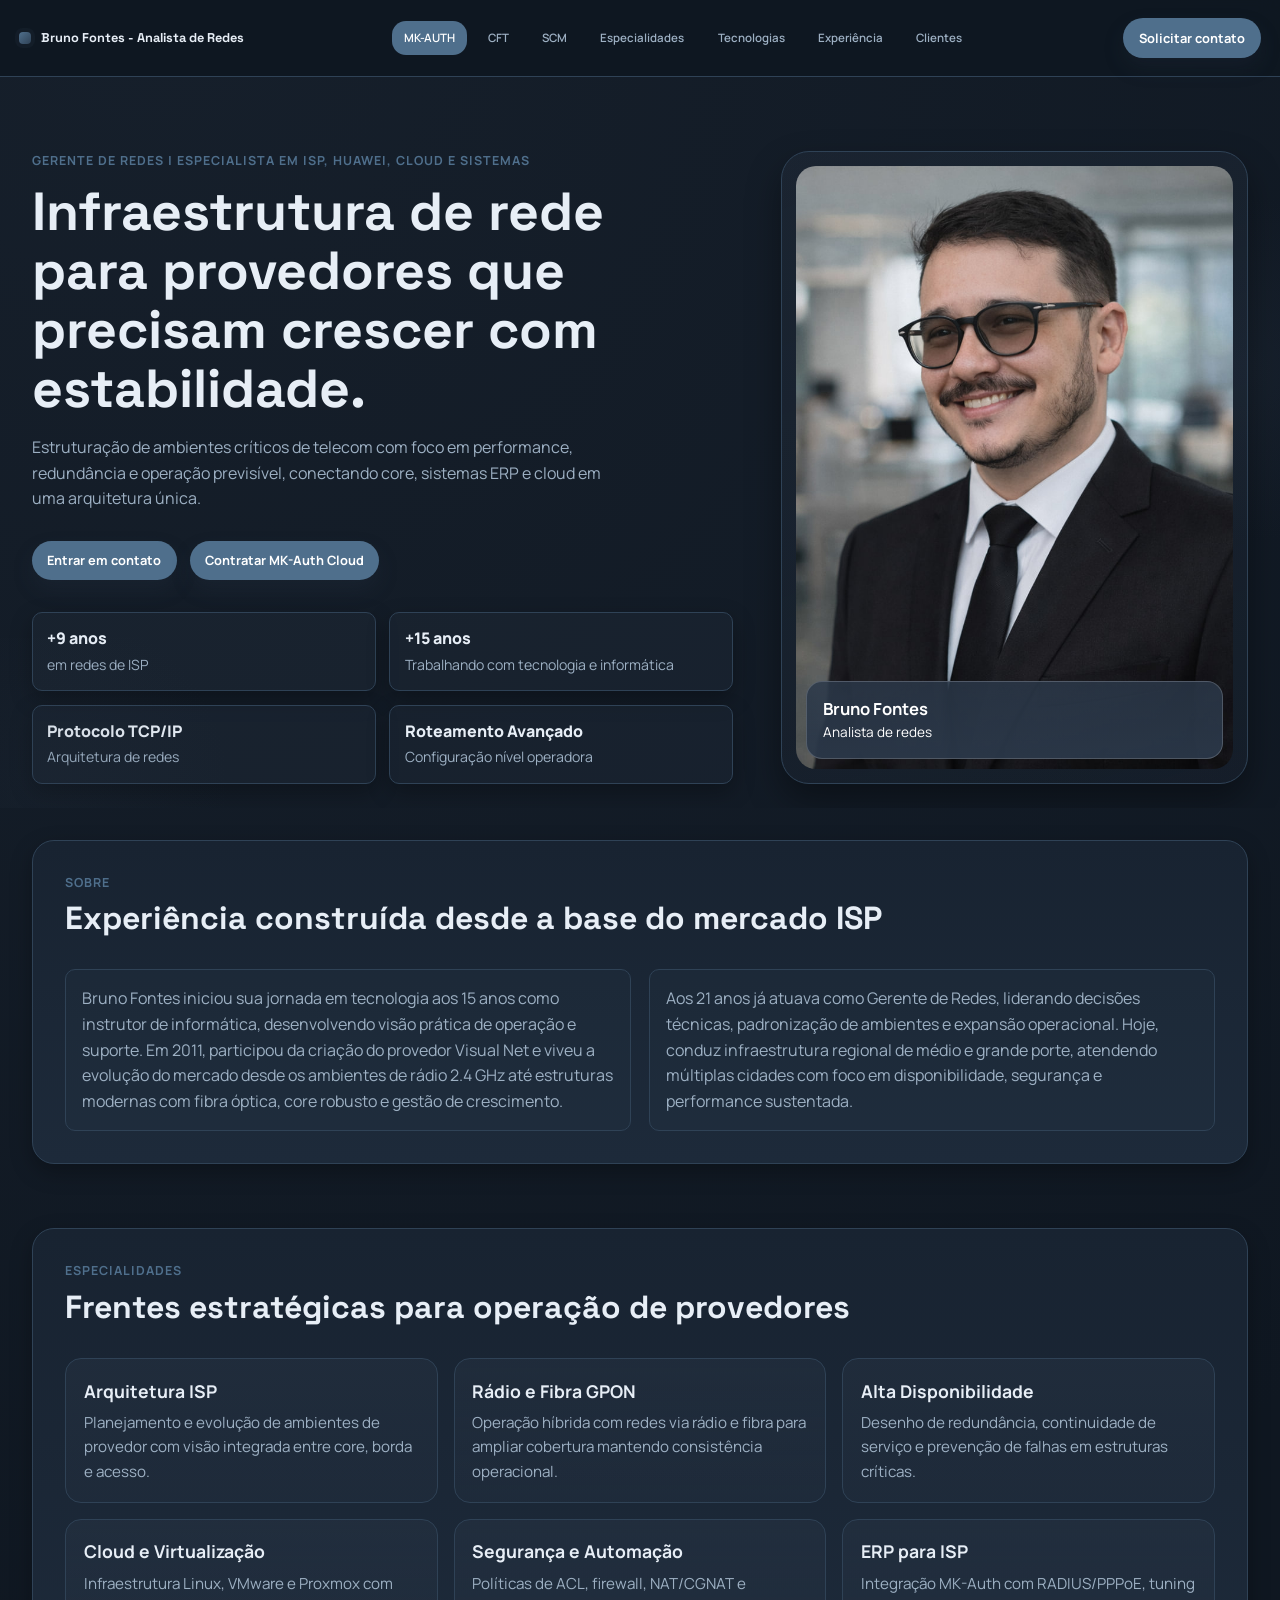
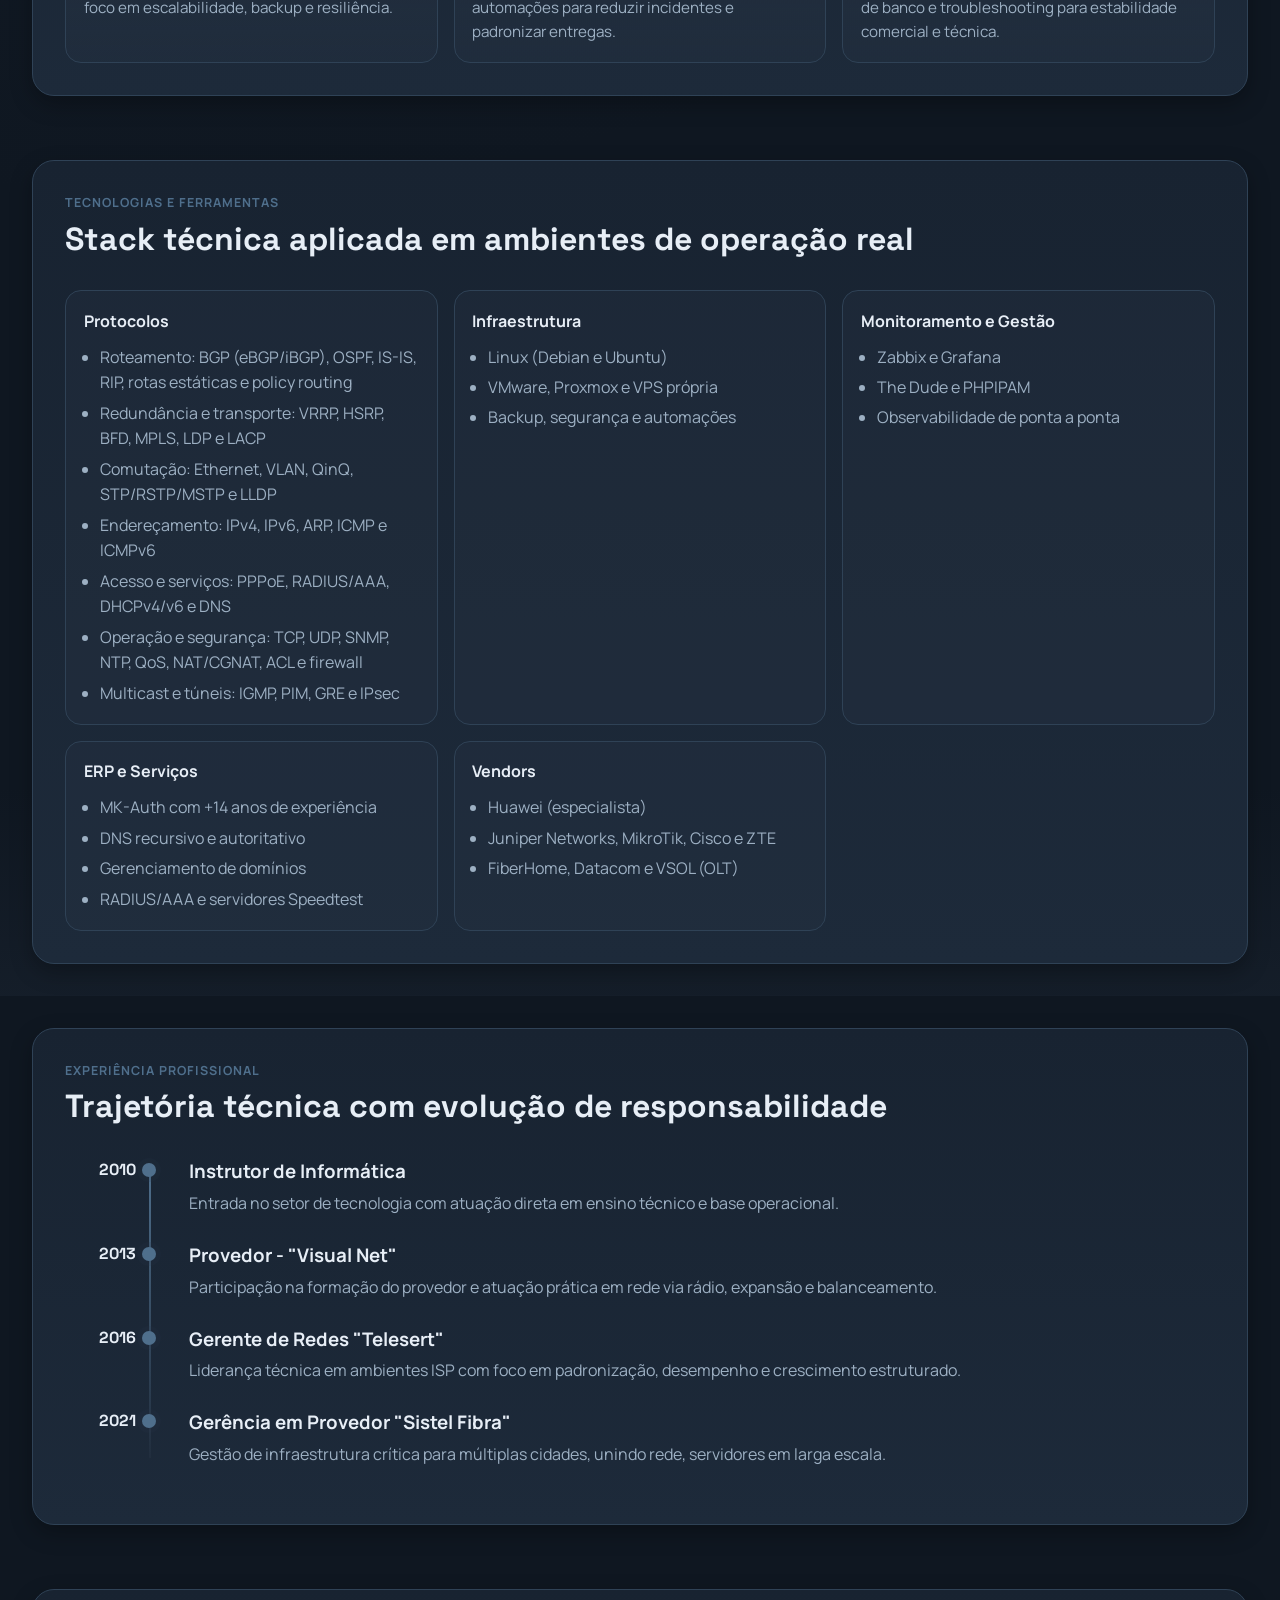
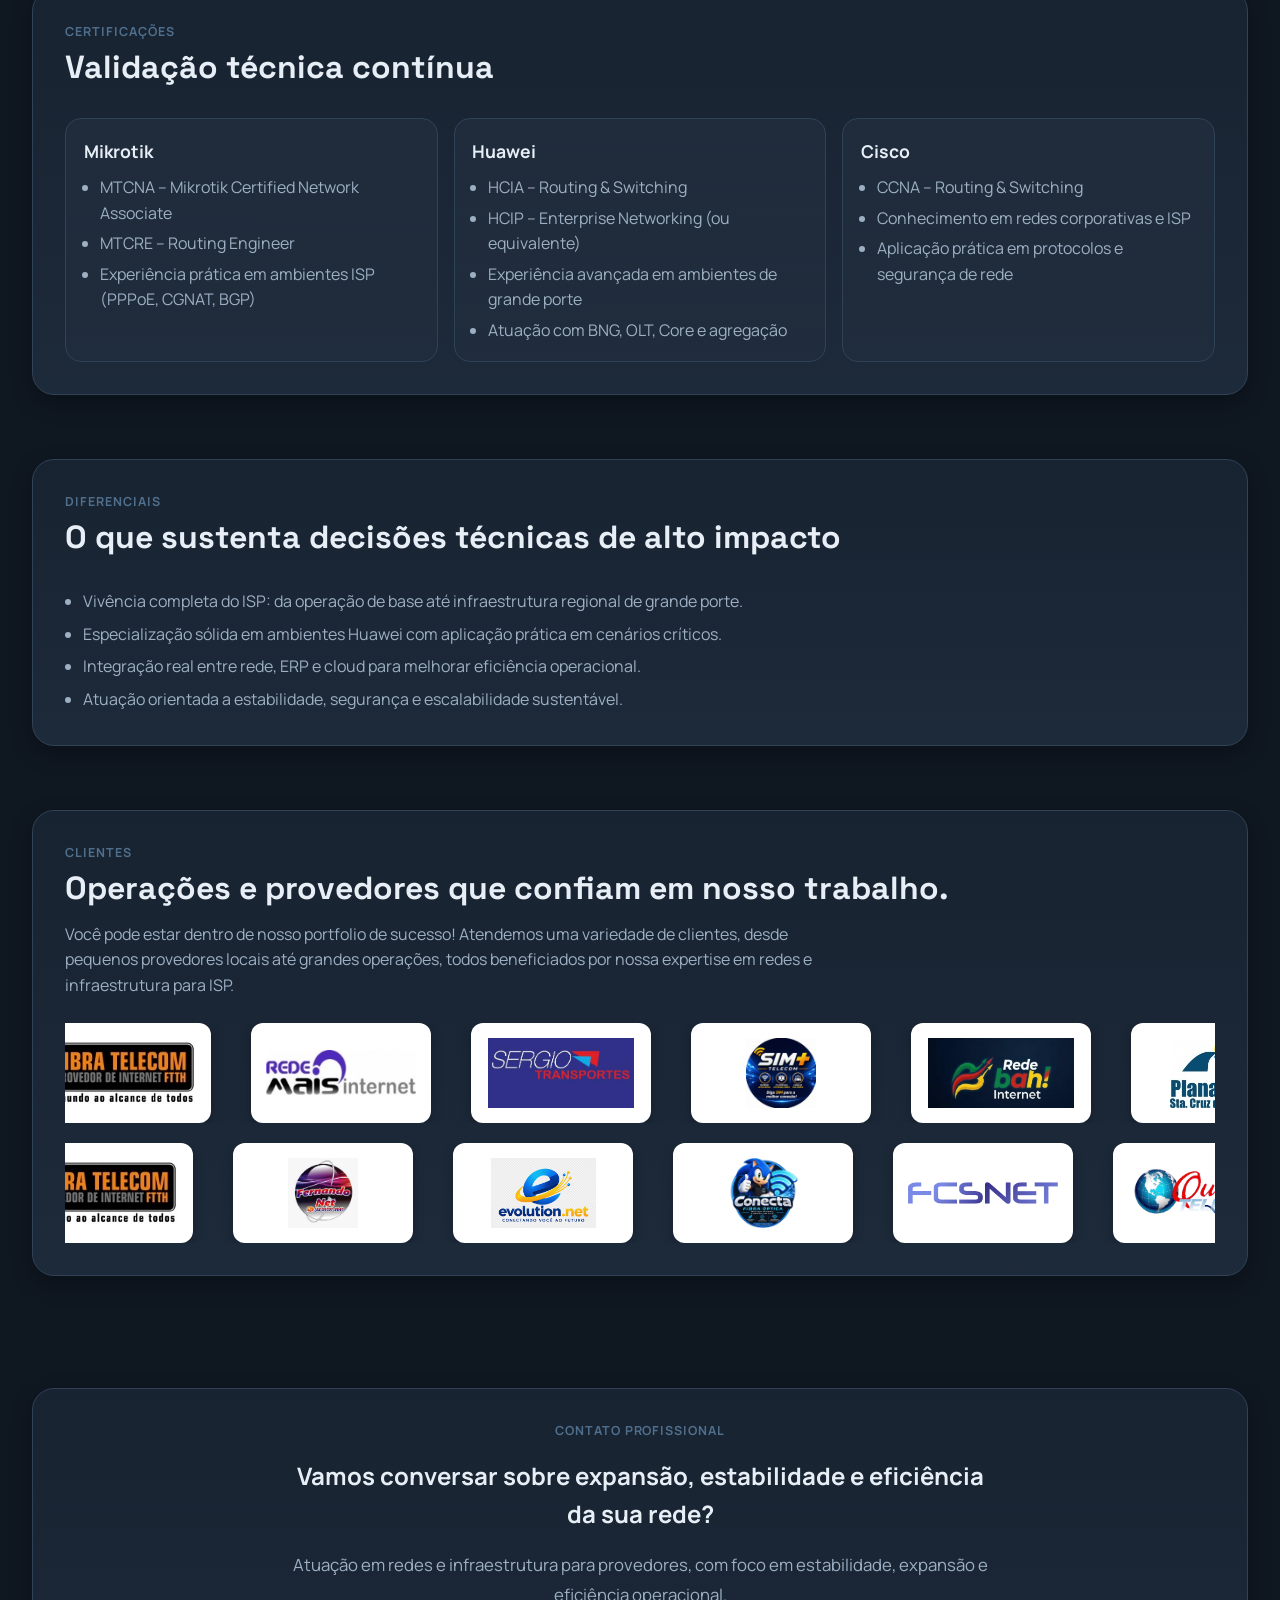
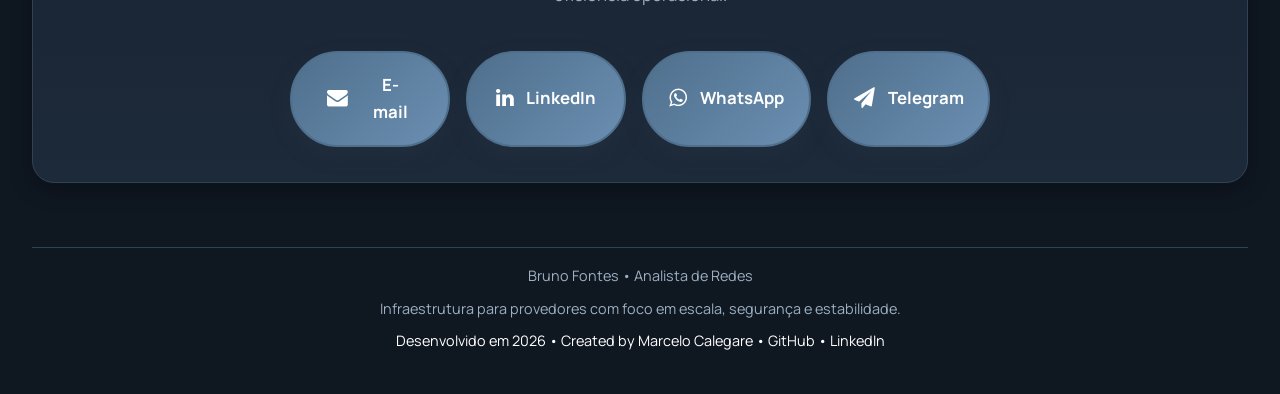
==== commit db6fcc02: "Atualiza stack técnica e corrige logo da Ideia Net Co-authored-by: Copilot <223556219+Copilot@users." ====
--- a/index.html
+++ b/index.html
@@ -158,11 +158,13 @@
           <article class="tech-card">
             <h3>Protocolos</h3>
             <ul>
-              <li>BGP, OSPF, RIP, VRRP</li>
-              <li>PPPoE, RADIUS, DHCP, DNS</li>
-              <li>IPv4, IPv6, VLAN, QoS</li>
-              <li>TCP/IP, UDP, ICMP</li>
-              <li>NAT, CGNAT, Firewall, ACL</li>
+              <li>Roteamento: BGP (eBGP/iBGP), OSPF, IS-IS, RIP, rotas estáticas e policy routing</li>
+              <li>Redundância e transporte: VRRP, HSRP, BFD, MPLS, LDP e LACP</li>
+              <li>Comutação: Ethernet, VLAN, QinQ, STP/RSTP/MSTP e LLDP</li>
+              <li>Endereçamento: IPv4, IPv6, ARP, ICMP e ICMPv6</li>
+              <li>Acesso e serviços: PPPoE, RADIUS/AAA, DHCPv4/v6 e DNS</li>
+              <li>Operação e segurança: TCP, UDP, SNMP, NTP, QoS, NAT/CGNAT, ACL e firewall</li>
+              <li>Multicast e túneis: IGMP, PIM, GRE e IPsec</li>
             </ul>
           </article>
           <article class="tech-card">
@@ -194,8 +196,8 @@
             <h3>Vendors</h3>
             <ul>
               <li>Huawei (especialista)</li>
-              <li>MikroTik, Cisco, ZTE</li>
-              <li>FiberHome, Datacom, VSOL (OLT)</li>
+              <li>Juniper Networks, MikroTik, Cisco e ZTE</li>
+              <li>FiberHome, Datacom e VSOL (OLT)</li>
             </ul>
           </article>
         </div>
@@ -324,7 +326,7 @@
           <p class="eyebrow">Contato Profissional</p>
           <h2>Vamos conversar sobre expansão, estabilidade e eficiência da sua rede?</h2>
           <p class="contact-description">
-            Estou disponível para discutir soluções técnicas e projetos de infraestrutura. Entre em contato através de um dos canais abaixo.
+            Atuação em redes e infraestrutura para provedores, com foco em estabilidade, expansão e eficiência operacional.
           </p>
           <div class="contact-links">
             <a href="mailto:brunoxdlols@hotmail.com" class="contact-btn" aria-label="Enviar e-mail">
@@ -360,17 +362,6 @@
         Desenvolvido em <span id="current-year"></span> • Created by Marcelo Calegare • <a href="https://github.com/marcelocalegare" target="_blank" rel="noopener noreferrer">GitHub</a> • <a href="https://www.linkedin.com/in/marcelo-calegare/" target="_blank" rel="noopener noreferrer">LinkedIn</a>
       </p>
     </div>
-    <div class="container footer-cta-wrap">
-      <div class="footer-contact-bar">
-        <div class="footer-contact-icon">
-          <i class="fa fa-whatsapp"></i>
-        </div>
-        <div class="footer-contact-text">
-          <span>Entre em contato conosco</span>
-          <strong>(16) 99781-6733</strong>
-        </div>
-      </div>
-    </div>
   </footer>
   <script src="assets/js/client-logos.js"></script>
   <script>
--- a/styles.css
+++ b/styles.css
@@ -963,68 +963,6 @@
     color: inherit !important;
 }
 
-.footer-cta-wrap {
-  margin-top: 1.5rem;
-}
-
-.footer-contact-bar {
-  display: flex;
-  align-items: center;
-  justify-content: center;
-  gap: 1rem;
-  background: linear-gradient(90deg, rgba(17, 85, 147, 0.82), rgba(13, 59, 99, 0.94));
-  border: 1px solid rgba(159, 208, 255, 0.25);
-  border-radius: 18px;
-  padding: 1rem 1.4rem;
-  box-shadow: 0 12px 24px rgba(8, 18, 32, 0.2);
-}
-
-.footer-contact-icon {
-  width: 72px;
-  height: 72px;
-  border-radius: 50%;
-  display: flex;
-  align-items: center;
-  justify-content: center;
-  background: linear-gradient(135deg, #19c66e, #16a861);
-  color: #fff;
-  font-size: 2rem;
-  box-shadow: 0 0 20px rgba(24, 195, 108, 0.22);
-}
-
-.footer-contact-text {
-  display: flex;
-  align-items: baseline;
-  gap: 0.8rem;
-  flex-wrap: wrap;
-  justify-content: center;
-  color: #edf7ff;
-}
-
-.footer-contact-text span {
-  font-size: 1.15rem;
-  font-weight: 700;
-  text-transform: uppercase;
-}
-
-.footer-contact-text strong {
-  font-size: clamp(1.7rem, 2.4vw, 2.8rem);
-  letter-spacing: -0.04em;
-  font-family: "Space Grotesk", "Segoe UI", sans-serif;
-}
-
-@media (max-width: 760px) {
-  .footer-contact-bar,
-  .footer-contact-text {
-    flex-direction: column;
-    text-align: center;
-  }
-
-  .footer-contact-text {
-    gap: 0.2rem;
-  }
-}
-
 .footer-credit a {
   color: inherit;
 }
@@ -1228,12 +1166,16 @@
 .blink-btn {
   background: var(--accent);
   color: #ffffff !important;
-  padding: 10px 22px;
+  padding: 0.6rem 1rem;
   border-radius: 50px;
-  font-weight: bold;
+  font-weight: 800;
+  font-size: 0.82rem;
+  line-height: 1.1;
+  letter-spacing: -0.02em;
   text-decoration: none;
   display: inline-flex;
   white-space: nowrap;
+  flex-shrink: 0;
   animation: whitePulse 2.5s infinite;
 }
 
@@ -2177,7 +2119,7 @@
   border: 1px solid var(--neutral-200);
   border-radius: 28px;
   box-shadow: var(--shadow-soft);
-  --bg-image: url('assets/img/dashboard.png');
+  --bg-image: url('assets/img/system-showcase/dashboard-demonstracao.jpg');
 }
 
 .mkauth-dashboard-container::before {
@@ -2389,3 +2331,162 @@
     background: rgba(0, 0, 0, 0.5); /* Mais visível no mobile */
   }
 }
+
+.hotsite-showcase-head {
+  max-width: 860px;
+  margin-bottom: 1.5rem;
+}
+
+.hotsite-showcase-copy {
+  margin: 0.9rem 0 0;
+  max-width: 760px;
+  color: var(--neutral-500);
+}
+
+.hotsite-demo-panel {
+  display: grid;
+  grid-template-columns: minmax(200px, 0.8fr) minmax(0, 2fr);
+  gap: 1.5rem;
+  align-items: center;
+  margin-bottom: 1.5rem;
+  padding: 1.5rem;
+  border: 1px solid rgba(125, 180, 255, 0.38);
+  border-radius: var(--radius-md);
+  background: linear-gradient(120deg, rgba(79, 111, 140, 0.24), rgba(29, 42, 58, 0.7));
+}
+
+.hotsite-demo-intro h3 {
+  margin: 0.35rem 0;
+  font-family: "Space Grotesk", "Segoe UI", sans-serif;
+  font-size: 1.3rem;
+  line-height: 1.25;
+}
+
+.hotsite-demo-intro > p:last-child {
+  margin: 0;
+  color: var(--neutral-500);
+}
+
+.hotsite-demo-links {
+  display: grid;
+  grid-template-columns: repeat(3, minmax(0, 1fr));
+  gap: 0.75rem;
+}
+
+.hotsite-demo-link {
+  display: flex;
+  min-height: 82px;
+  flex-direction: column;
+  justify-content: center;
+  gap: 0.2rem;
+  padding: 0.85rem 1rem;
+  border: 1px solid var(--neutral-200);
+  border-radius: var(--radius-sm);
+  background: rgba(15, 23, 33, 0.56);
+  font-weight: 700;
+  transition: border-color 180ms ease, background 180ms ease, transform 180ms ease;
+}
+
+.hotsite-demo-link:hover {
+  transform: translateY(-2px);
+  border-color: var(--accent-strong);
+  background: rgba(79, 111, 140, 0.2);
+}
+
+.hotsite-demo-link-primary {
+  border-color: rgba(125, 180, 255, 0.65);
+  background: linear-gradient(135deg, var(--accent), var(--accent-strong));
+  color: var(--white);
+}
+
+.hotsite-demo-link-primary:hover {
+  background: linear-gradient(135deg, var(--accent-strong), var(--accent));
+}
+
+.hotsite-demo-url {
+  color: var(--neutral-500);
+  font-size: 0.8rem;
+  font-weight: 500;
+}
+
+.hotsite-demo-link-primary .hotsite-demo-url {
+  color: rgba(255, 255, 255, 0.86);
+}
+
+.hotsite-gallery {
+  display: grid;
+  grid-template-columns: repeat(2, minmax(0, 1fr));
+  gap: 1rem;
+}
+
+.hotsite-gallery-card {
+  margin: 0;
+  overflow: hidden;
+  border: 1px solid var(--neutral-200);
+  border-radius: var(--radius-md);
+  background: rgba(0, 0, 0, 0.16);
+}
+
+.hotsite-gallery-card img {
+  width: 100%;
+  aspect-ratio: 2.1 / 1;
+  object-fit: cover;
+  object-position: top center;
+}
+
+.hotsite-gallery-card figcaption {
+  padding: 0.75rem 1rem;
+  color: var(--text-primary);
+  font-weight: 700;
+}
+
+.hotsite-showcase-cta {
+  margin-top: 1.5rem;
+}
+
+@media (max-width: 760px) {
+  .hotsite-demo-panel {
+    grid-template-columns: 1fr;
+    gap: 1rem;
+    padding: 1.25rem;
+  }
+
+  .hotsite-demo-links {
+    grid-template-columns: 1fr;
+  }
+
+  .hotsite-gallery {
+    grid-template-columns: 1fr;
+  }
+}
+
+.visual-card.mkauth-dashboard-container {
+  width: 100%;
+  max-width: 100%;
+  min-width: 0;
+  height: auto;
+  min-height: 0;
+  align-self: center;
+  aspect-ratio: 2.1 / 1;
+  padding: 8px;
+}
+
+.visual-card img.dashboard-preview {
+  flex: 0 1 auto;
+  width: 100%;
+  height: 100% !important;
+  min-width: 0;
+  max-width: 100%;
+  max-height: 100%;
+  object-fit: contain !important;
+  object-position: center;
+  border-radius: 16px;
+}
+
+.mkauth-dashboard-container .card-glass-overlay {
+  background: rgba(15, 23, 33, 0.06);
+}
+
+.mkauth-dashboard-container:hover .dashboard-preview {
+  transform: scale(1);
+}
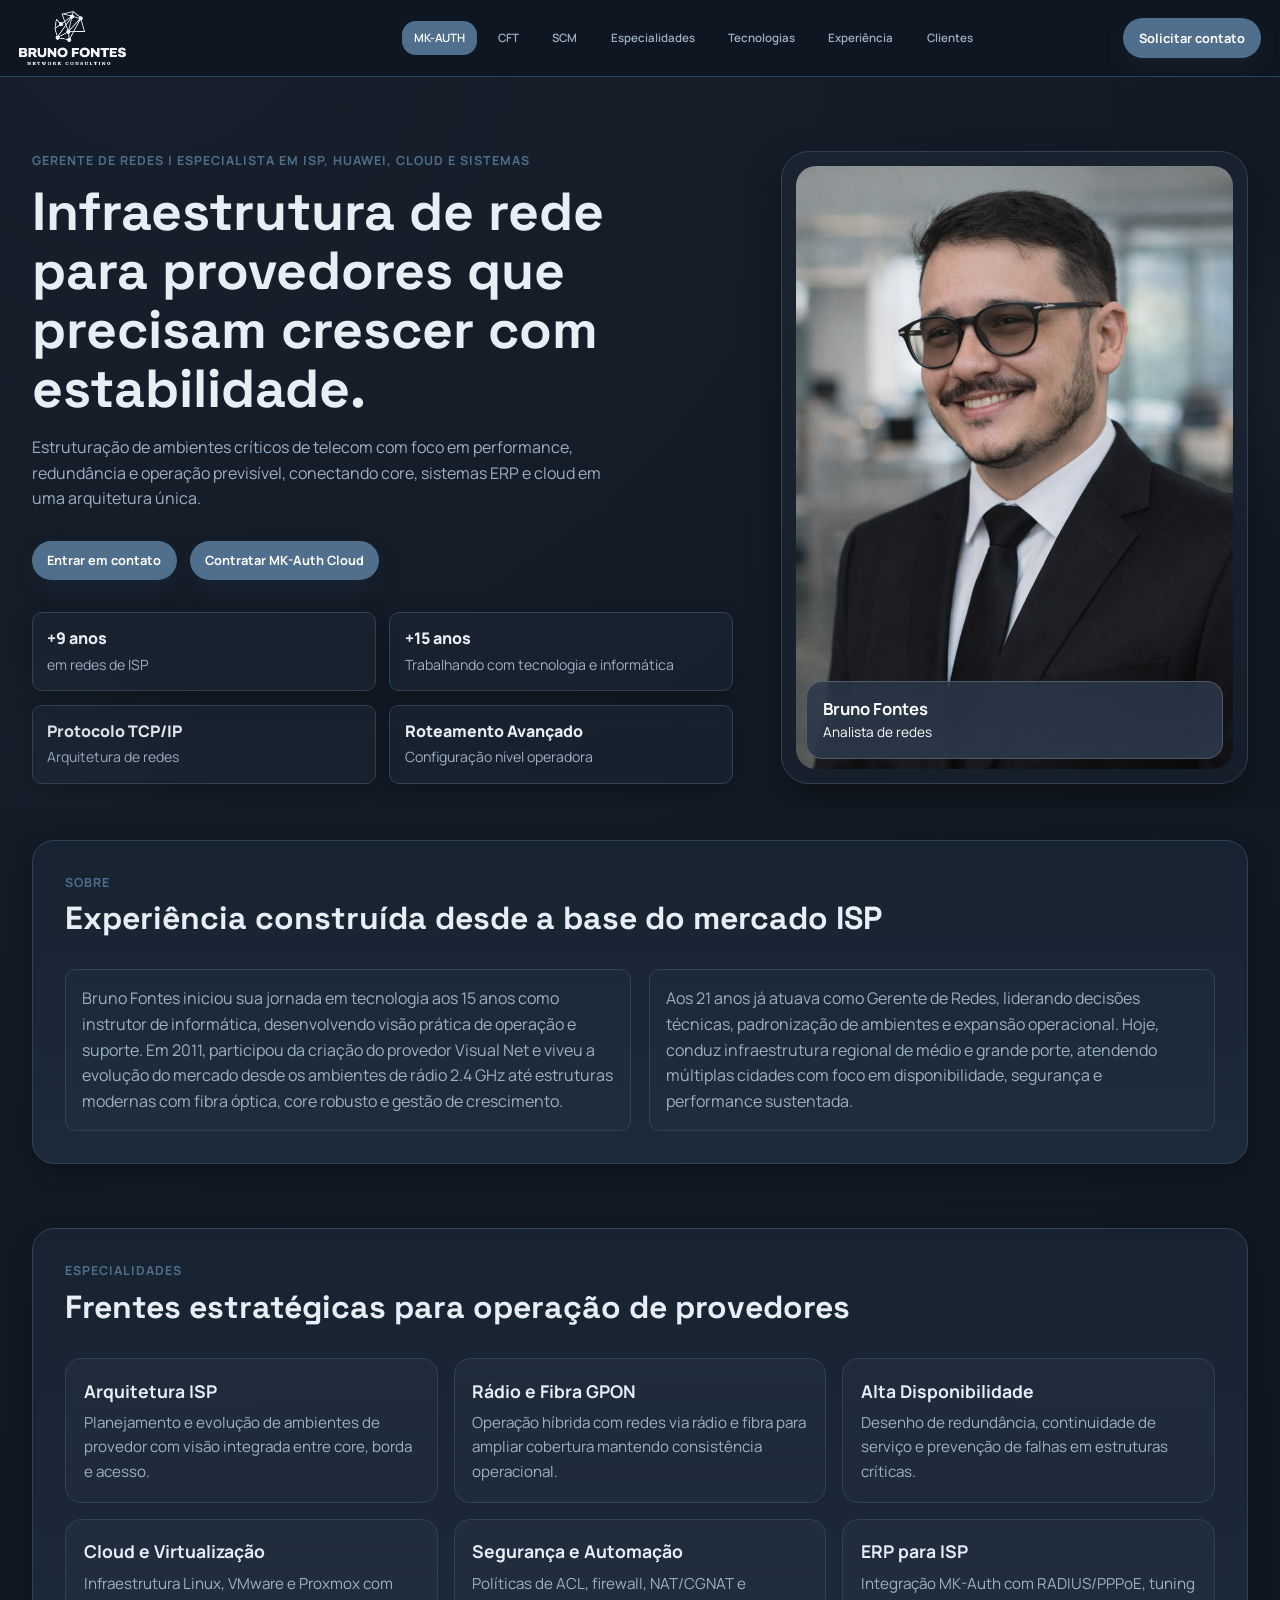
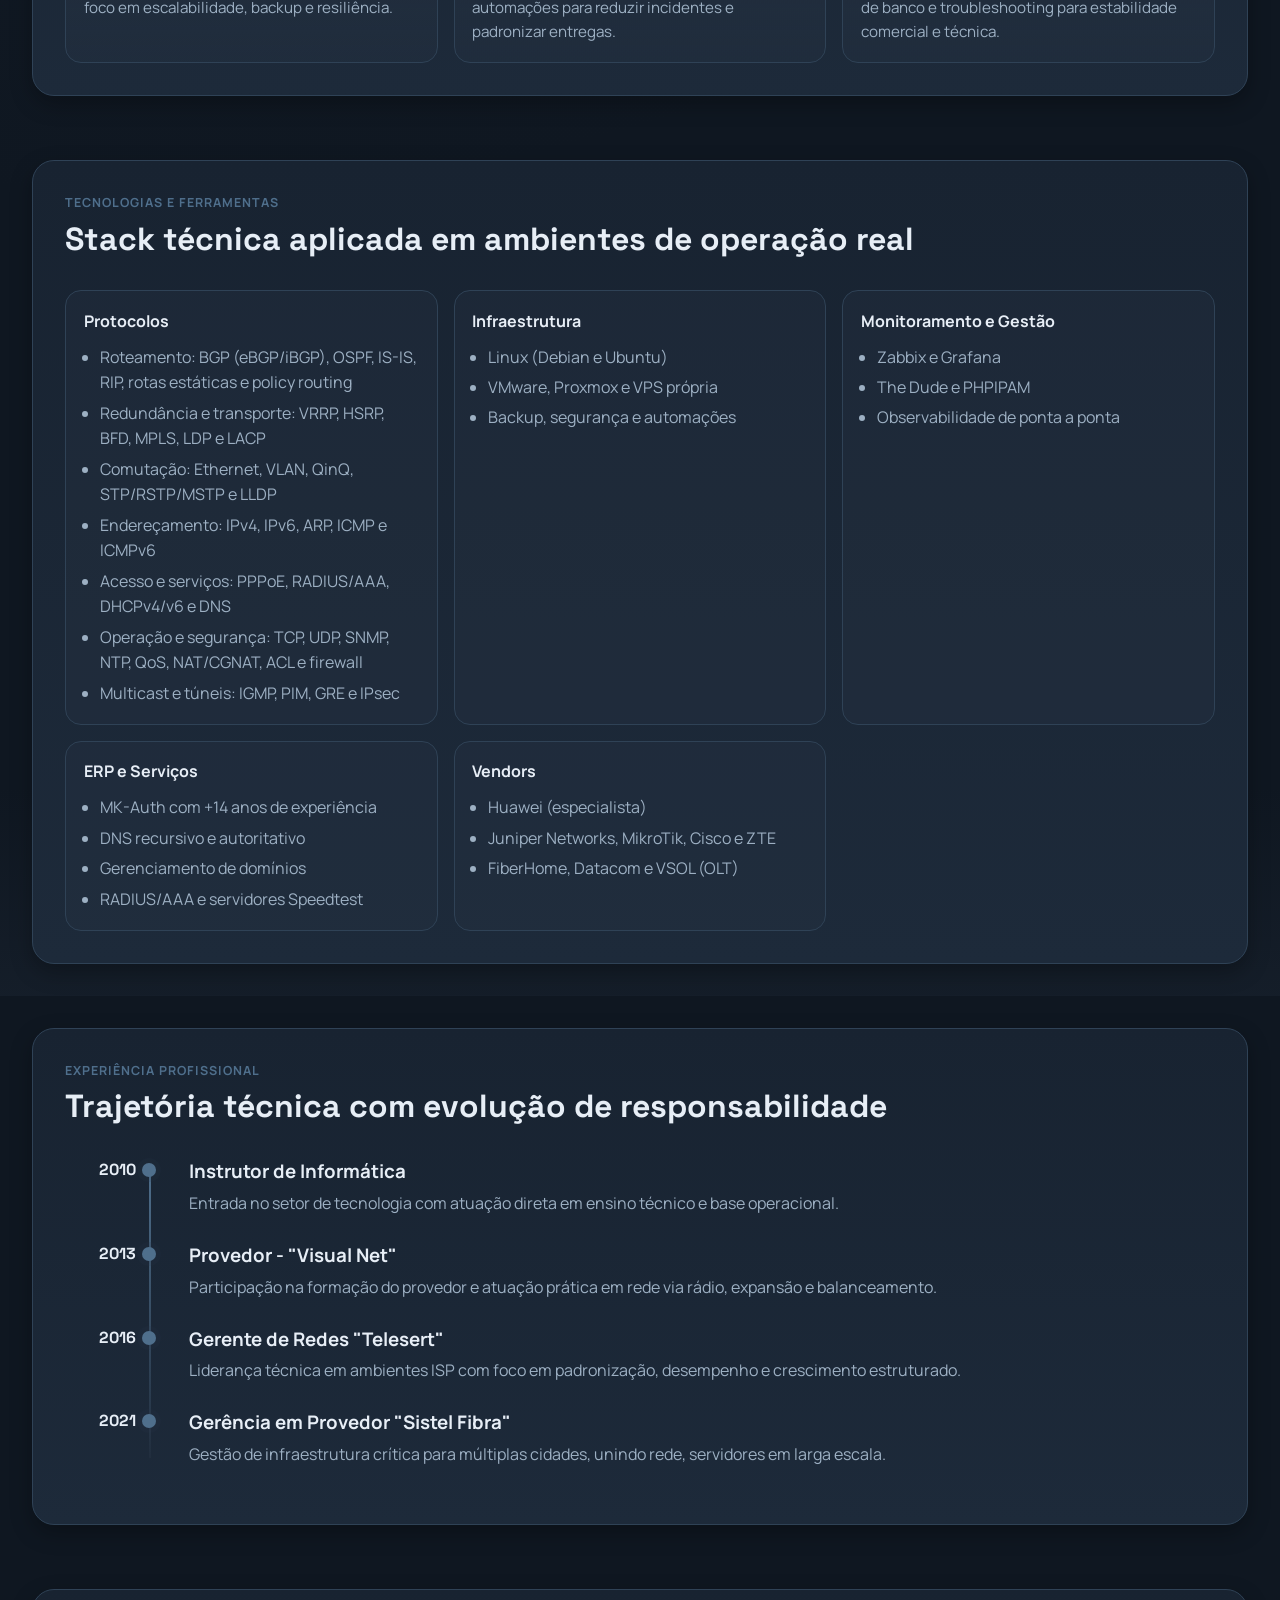
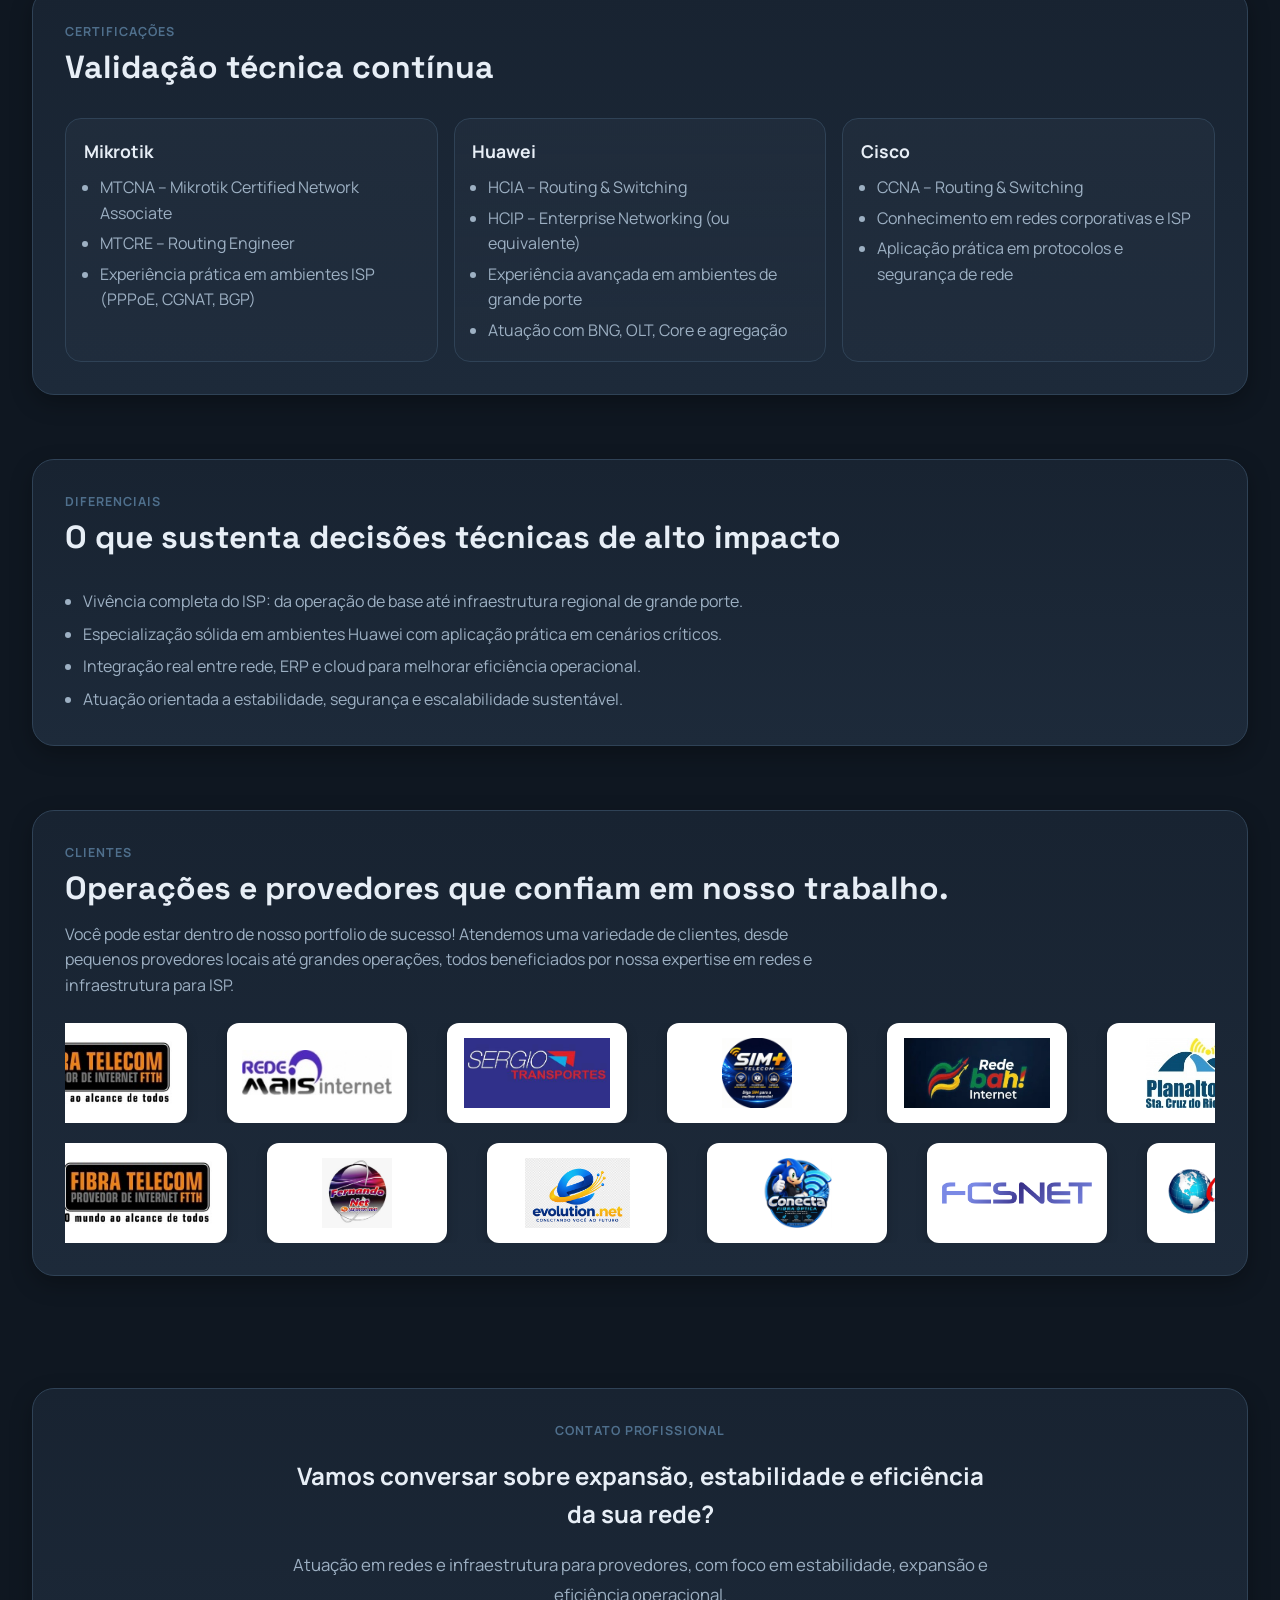
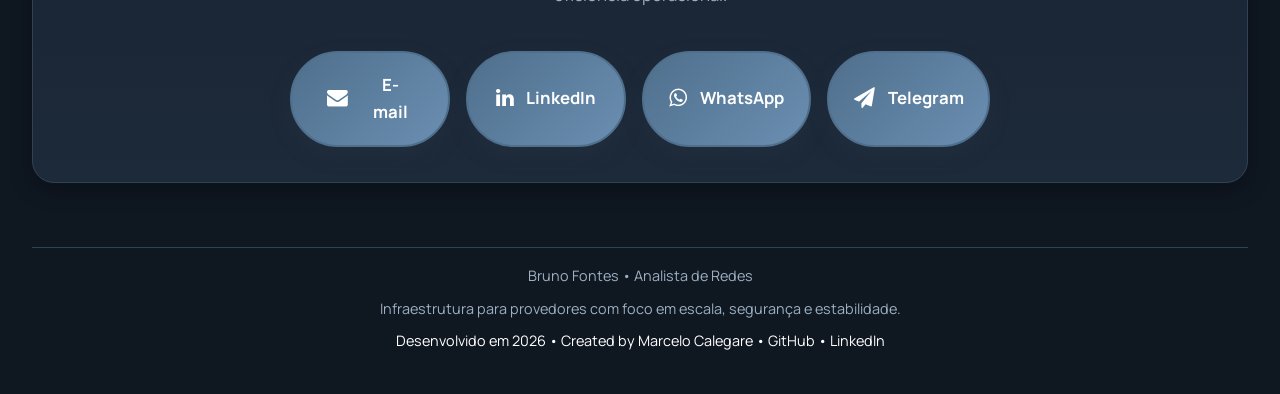
==== commit 110490dd: "Atualiza identidade visual e interações CFT SCM Co-authored-by: Copilot <223556219+Copilot@users.nor" ====
--- a/index.html
+++ b/index.html
@@ -22,8 +22,7 @@
   <header class="topbar">
     <div class="container nav-content">
       <a href="#inicio" class="brand">
-        <span class="brand-mark"></span>
-        Bruno Fontes - Analista de Redes
+        <img class="brand-logo" src="assets/images/bruno-fontes-logo-correta.png?v=4" alt="Bruno Fontes Network Consulting">
       </a>
       <nav class="nav-links" aria-label="Navegação principal">
         <a href="mk-auth.html" class="blink-btn">MK-AUTH</a>
--- a/styles.css
+++ b/styles.css
@@ -113,6 +113,14 @@
   white-space: nowrap;
   flex-shrink: 0;
   font-size: clamp(0.93rem, 1.15vw, 1.5rem);
+}
+
+.brand-logo {
+  display: block;
+  width: 245px;
+  height: 54px;
+  object-fit: contain;
+  object-position: left center;
 }
 
 .brand-mark {
@@ -1256,17 +1264,18 @@
 }
 
 .scm-brandmark {
-  width: 90px;
-  height: 90px;
-  display: flex;
-  align-items: center;
-  justify-content: center;
-  filter: drop-shadow(0 0 18px rgba(255,255,255,0.16));
-}
-
-.scm-brandmark svg {
+  width: 360px;
+  height: 188px;
+  display: flex;
+  align-items: center;
+  justify-content: center;
+  filter: none;
+}
+
+.scm-brandmark img {
   width: 100%;
   height: 100%;
+  object-fit: contain;
 }
 
 .scm-brand-text {
@@ -1346,6 +1355,42 @@
   font-size: clamp(1.2rem, 2vw, 2.2rem);
   letter-spacing: 0.02em;
   text-transform: uppercase;
+  color: inherit;
+  text-decoration: none;
+  cursor: pointer;
+  animation: urgent-banner-pulse 2.4s ease-in-out infinite;
+  transition: transform 180ms ease, box-shadow 180ms ease;
+}
+
+.urgent-banner:hover,
+.urgent-banner:focus-visible {
+  transform: translateY(-2px) scale(1.03);
+  box-shadow: 0 14px 34px rgba(255, 61, 61, 0.55);
+}
+
+.urgent-banner:focus-visible {
+  outline: 3px solid #fff;
+  outline-offset: 4px;
+}
+
+@keyframes urgent-banner-pulse {
+  0%, 100% {
+    box-shadow: 0 12px 30px rgba(224, 35, 35, 0.4);
+  }
+  50% {
+    box-shadow: 0 14px 36px rgba(255, 61, 61, 0.62);
+  }
+}
+
+#scm-anatel-info,
+#responsabilidade-tecnica {
+  scroll-margin-top: 100px;
+}
+
+@media (prefers-reduced-motion: reduce) {
+  .urgent-banner {
+    animation: none;
+  }
 }
 
 .warning-sign {
@@ -1402,7 +1447,30 @@
   gap: 1rem;
   min-height: 220px;
   border-right: 2px solid rgba(13, 90, 156, 0.35);
-  padding-right: 1rem;
+  margin: 1.2rem 1rem 1.2rem 1.2rem;
+  padding: 1.2rem;
+  border-radius: 18px;
+  background: #123b67;
+}
+
+.cft-official-logo {
+  display: block;
+  width: min(300px, 88%);
+  max-height: 160px;
+  object-fit: contain;
+}
+
+.scm-anatel-box {
+  background: #fff;
+  border: 1px solid rgba(13, 90, 156, 0.12);
+  box-shadow: 0 8px 22px rgba(13, 90, 156, 0.08);
+}
+
+.anatel-official-logo {
+  display: block;
+  width: min(320px, 88%);
+  max-height: 180px;
+  object-fit: contain;
 }
 
 .scm-anatel-icon {
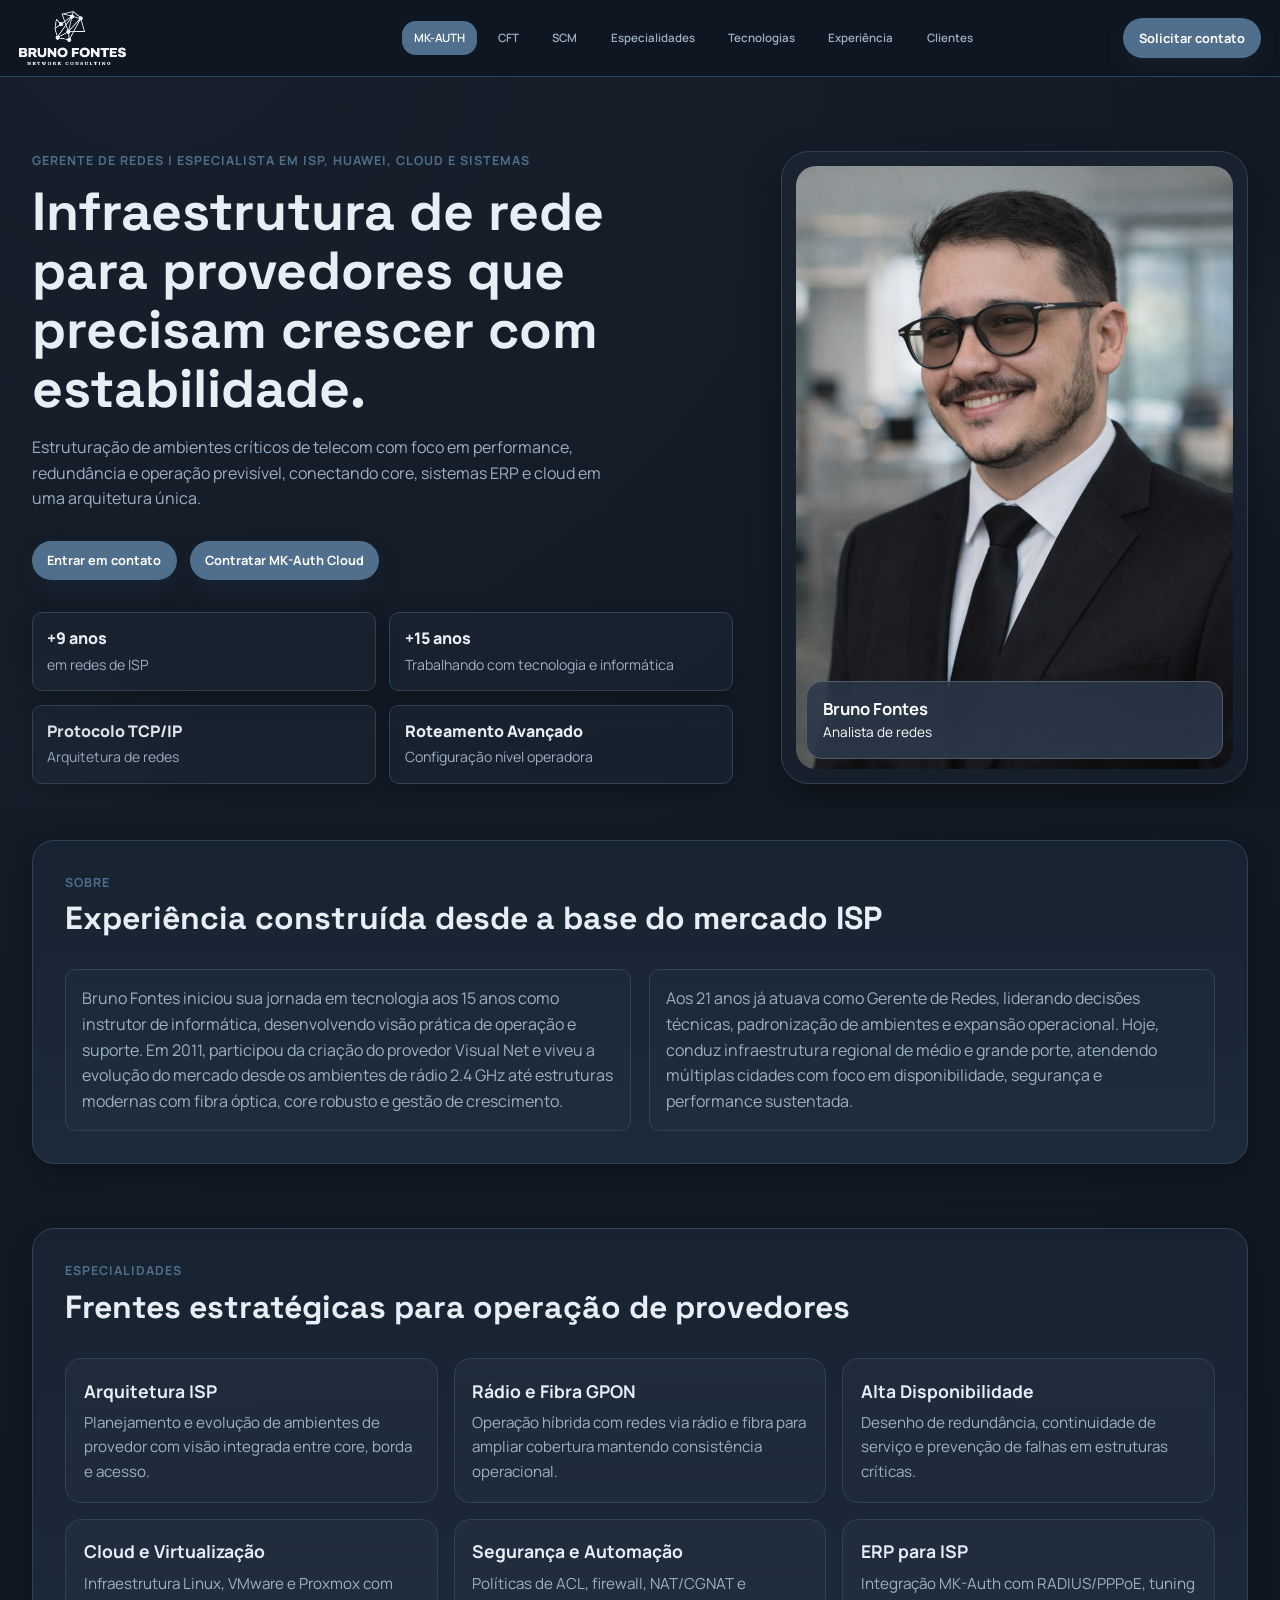
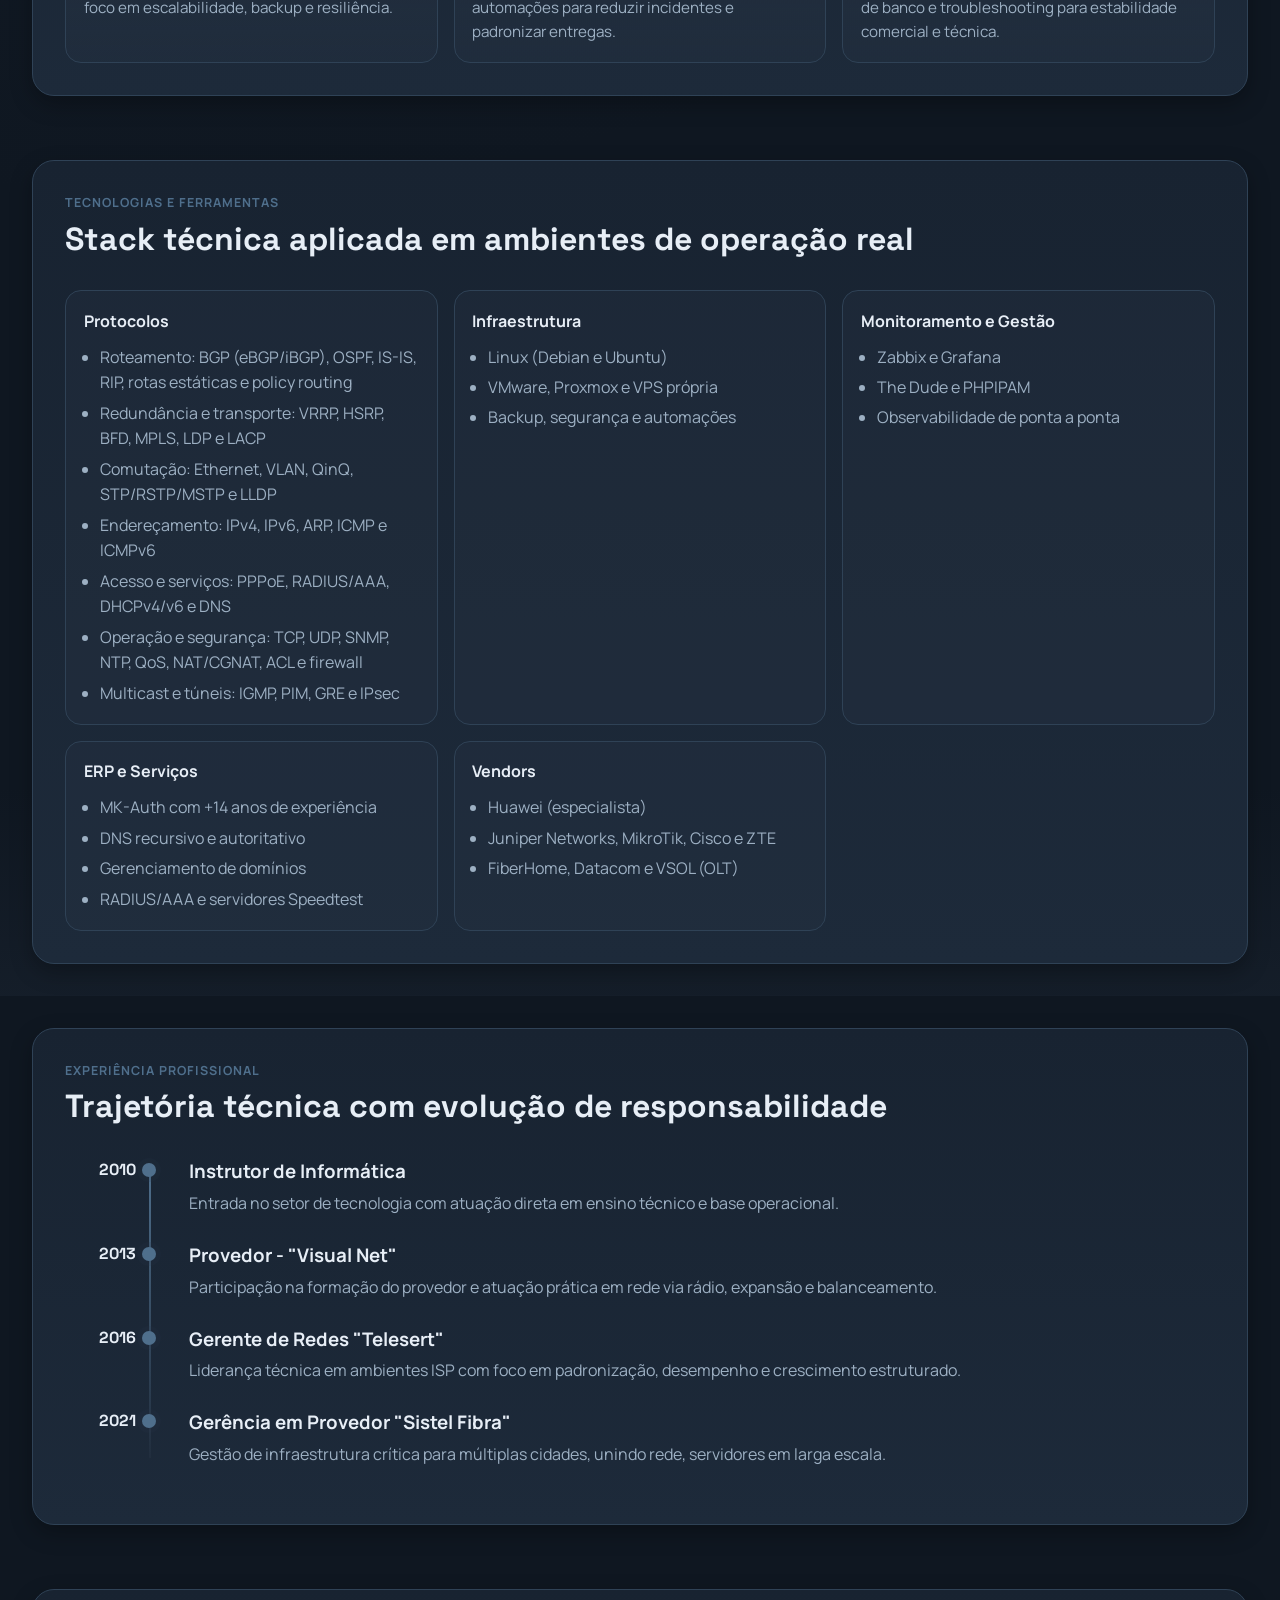
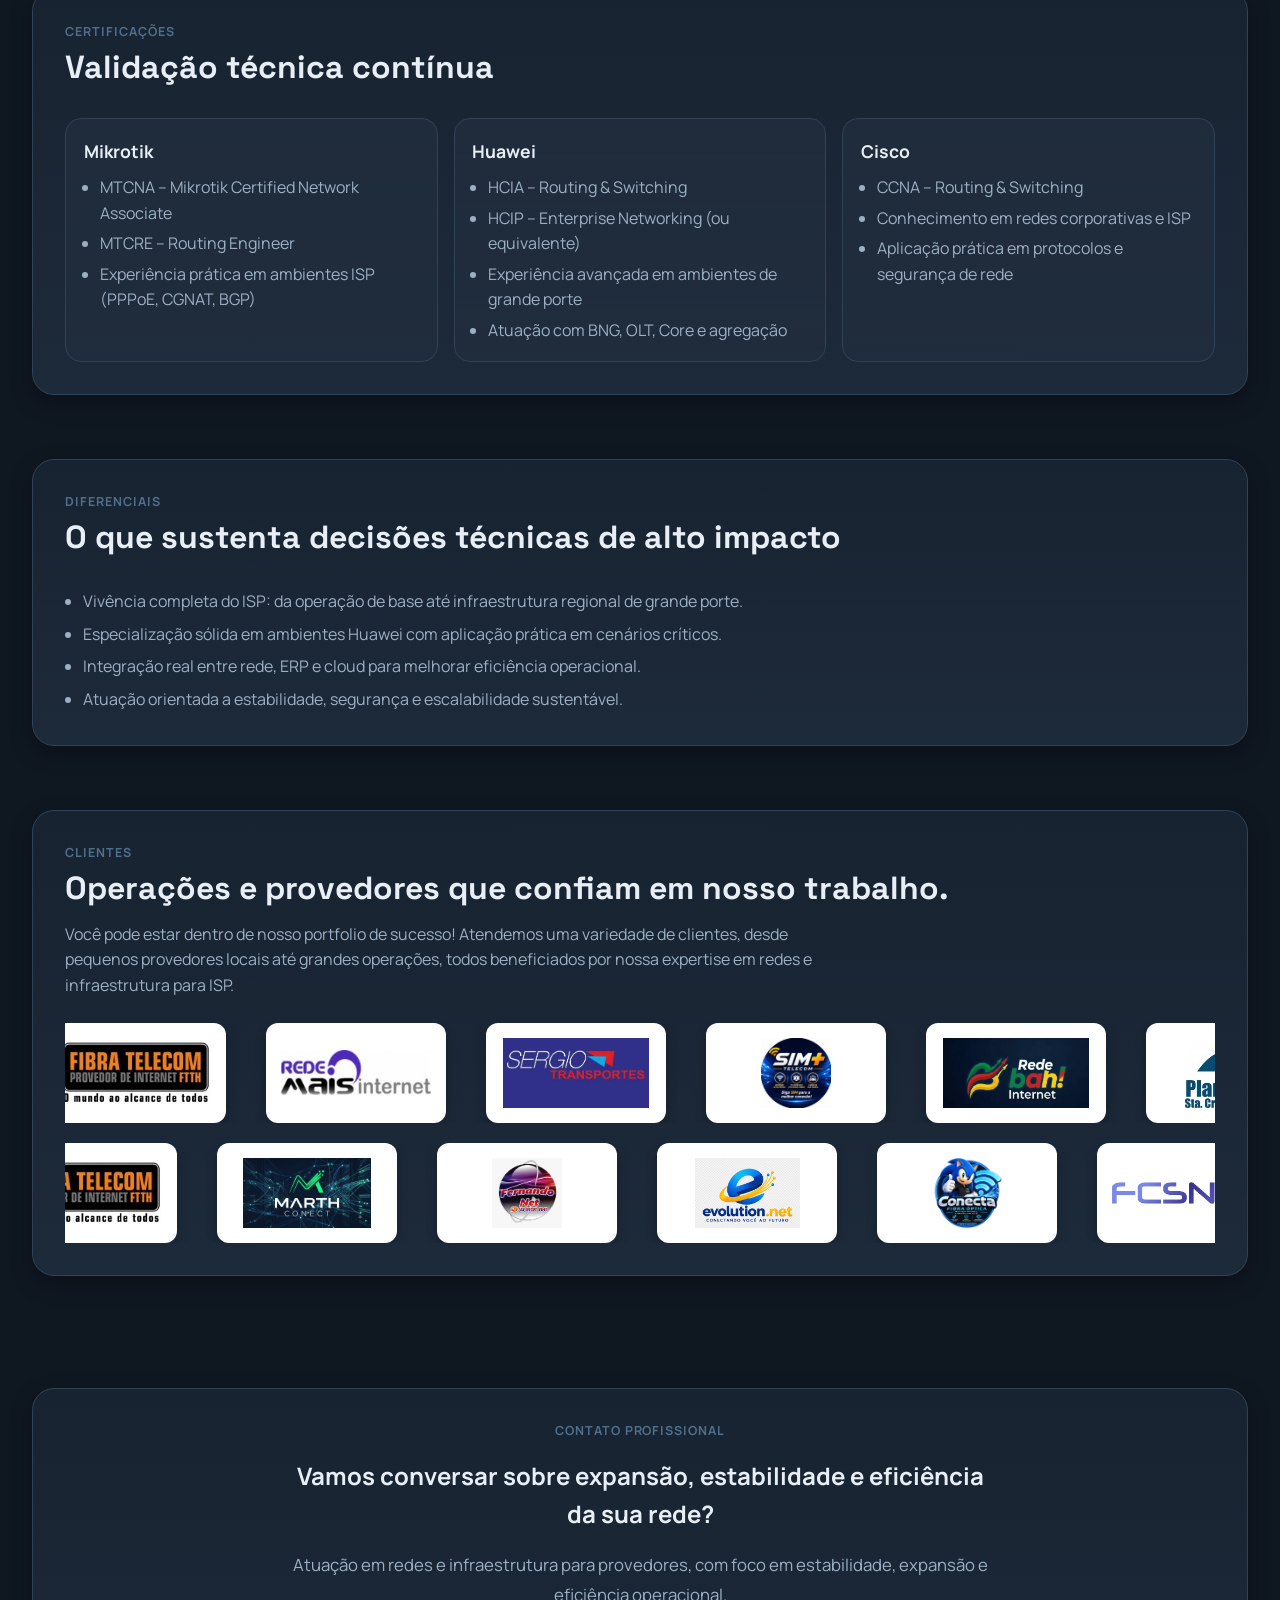
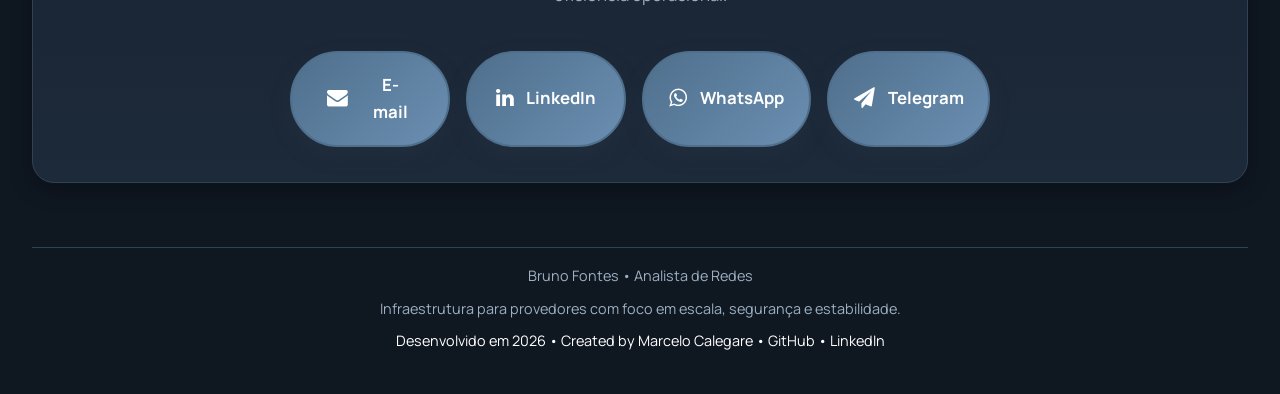
==== commit 8fb4d9e7: "Adiciona parceiro e contadores de experiência Co-authored-by: Copilot <223556219+Copilot@users.norep" ====
--- a/index.html
+++ b/index.html
@@ -21,7 +21,7 @@
 <body>
   <header class="topbar">
     <div class="container nav-content">
-      <a href="#inicio" class="brand">
+      <a href="#" class="brand">
         <img class="brand-logo" src="assets/images/bruno-fontes-logo-correta.png?v=4" alt="Bruno Fontes Network Consulting">
       </a>
       <nav class="nav-links" aria-label="Navegação principal">
@@ -66,8 +66,8 @@
             <a href="mk-auth.html" class="btn btn-primary">Contratar MK-Auth Cloud</a>
           </div>
           <ul class="kpi-grid" aria-label="Indicadores profissionais">
-            <li><strong>+9 anos</strong><span>em redes de ISP</span></li>
-            <li><strong>+15 anos</strong><span>Trabalhando com tecnologia e informática</span></li>
+            <li><strong data-experience-start="2017-01-01">+9 anos</strong><span>em redes de ISP</span></li>
+            <li><strong data-experience-start="2011-01-01">+15 anos</strong><span>Trabalhando com tecnologia e informática</span></li>
             <li><strong>Protocolo TCP/IP</strong><span>Arquitetura de redes</span></li>
             <li><strong>Roteamento Avançado</strong><span>Configuração nível operadora</span></li>
           </ul>
@@ -185,7 +185,7 @@
           <article class="tech-card">
             <h3>ERP e Serviços</h3>
             <ul>
-              <li>MK-Auth com +14 anos de experiência</li>
+              <li>MK-Auth com <span data-experience-start="2012-01-01">+14 anos</span> de experiência</li>
               <li>DNS recursivo e autoritativo</li>
               <li>Gerenciamento de domínios</li>
               <li>RADIUS/AAA e servidores Speedtest</li>
@@ -369,6 +369,38 @@
       yearEl.textContent = new Date().getFullYear();
     }
 
+    document.querySelectorAll('[data-experience-start]').forEach((counter) => {
+      const dateParts = counter.dataset.experienceStart.split('-').map(Number);
+      const [year, month, day] = dateParts;
+      const startDate = new Date(year, month - 1, day);
+
+      if (
+        dateParts.length !== 3 ||
+        startDate.getFullYear() !== year ||
+        startDate.getMonth() !== month - 1 ||
+        startDate.getDate() !== day
+      ) {
+        console.error('Data inicial inválida para contador de experiência:', counter.dataset.experienceStart);
+        return;
+      }
+
+      const today = new Date();
+      let years = today.getFullYear() - year;
+      if (
+        today.getMonth() < month - 1 ||
+        (today.getMonth() === month - 1 && today.getDate() < day)
+      ) {
+        years -= 1;
+      }
+
+      if (years < 0) {
+        console.error('Data inicial futura para contador de experiência:', counter.dataset.experienceStart);
+        return;
+      }
+
+      counter.textContent = `+${years} anos`;
+    });
+
     // Menu hamburger toggle
     const menuToggle = document.getElementById('menuToggle');
     const mobileMenu = document.getElementById('mobileMenu');
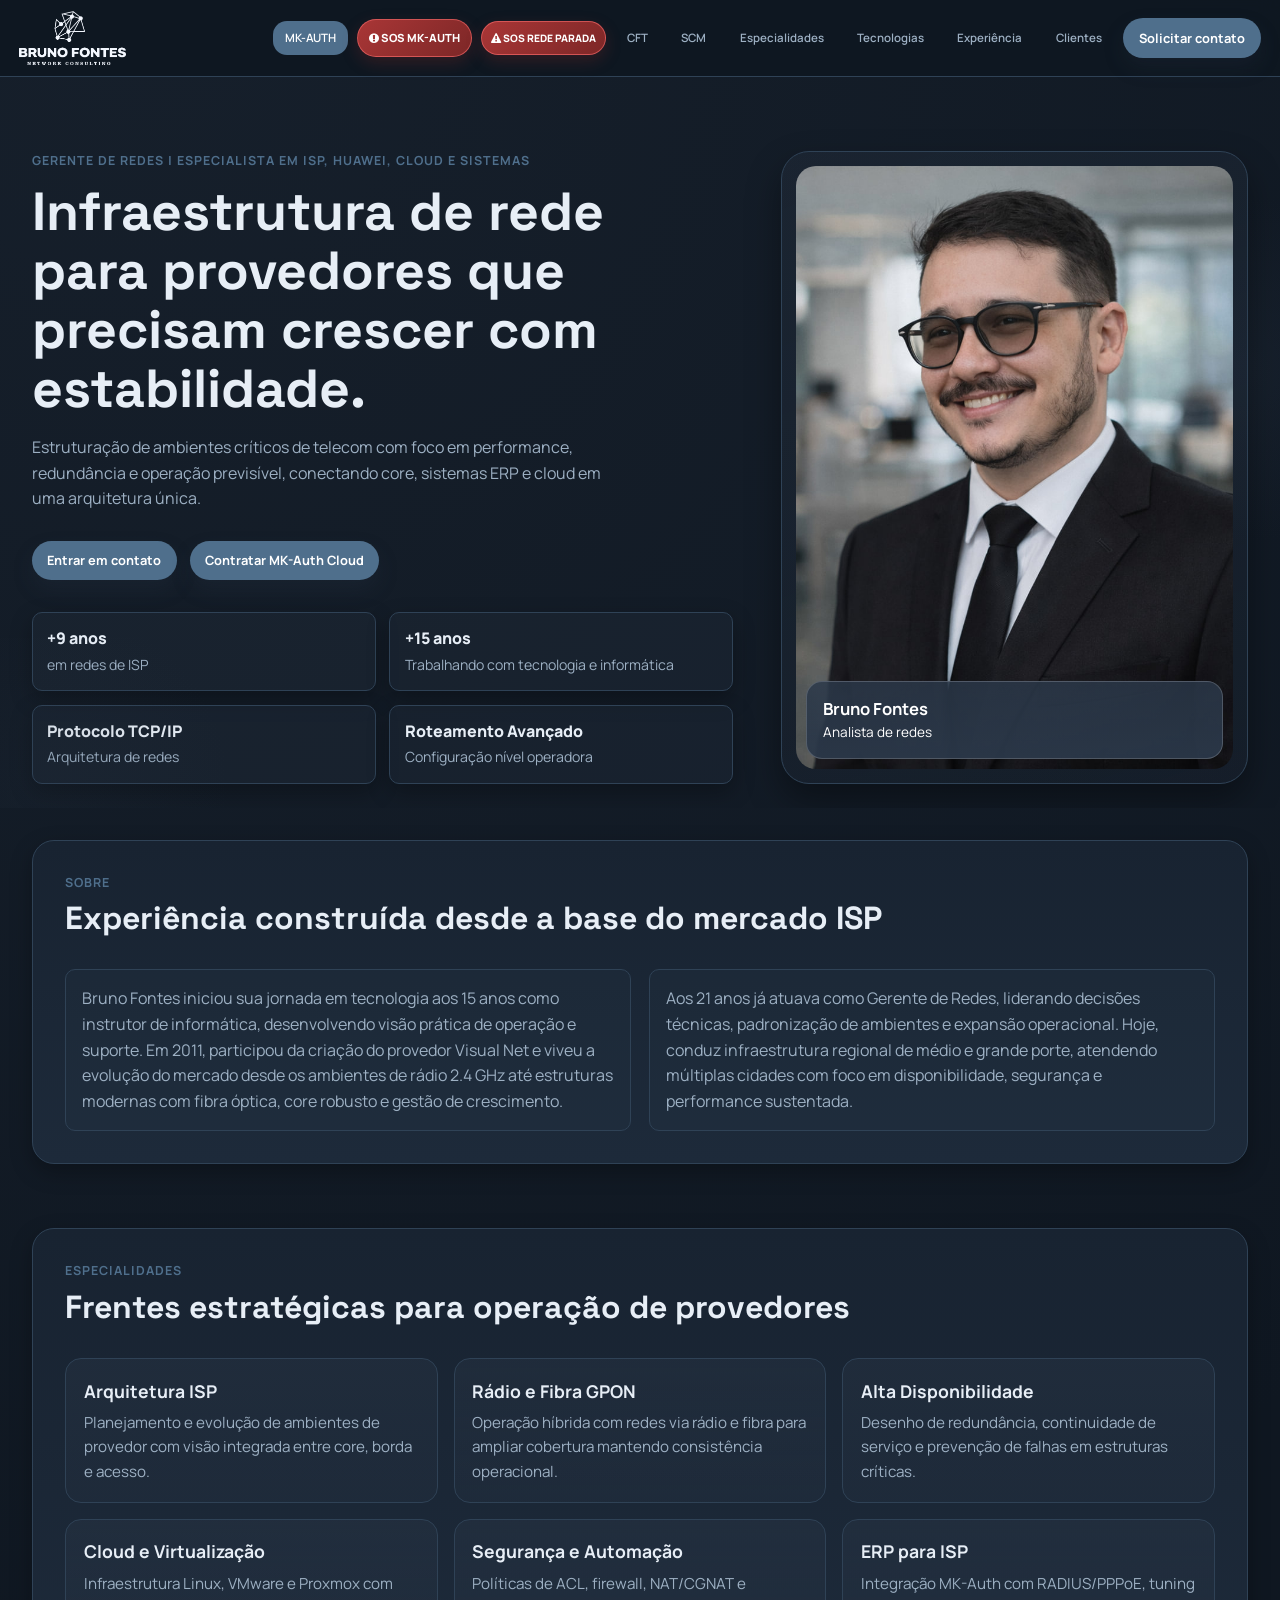
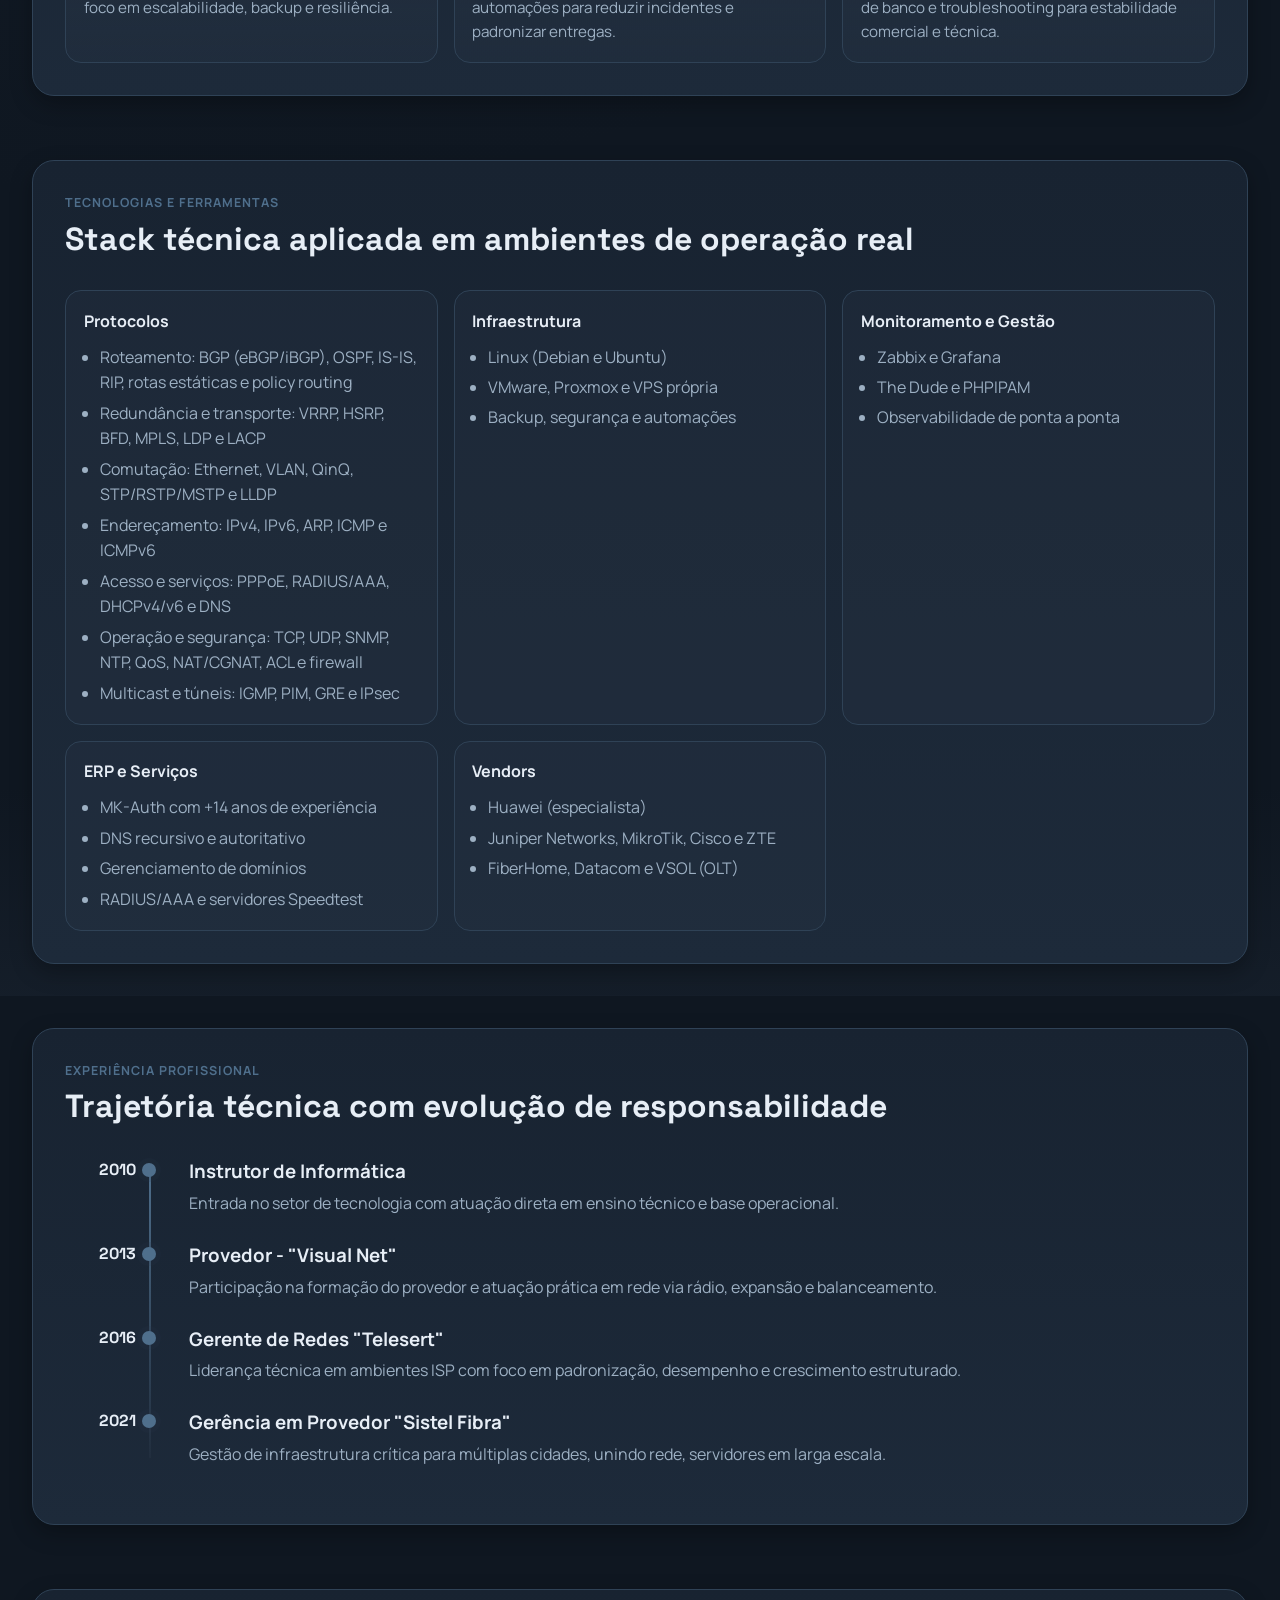
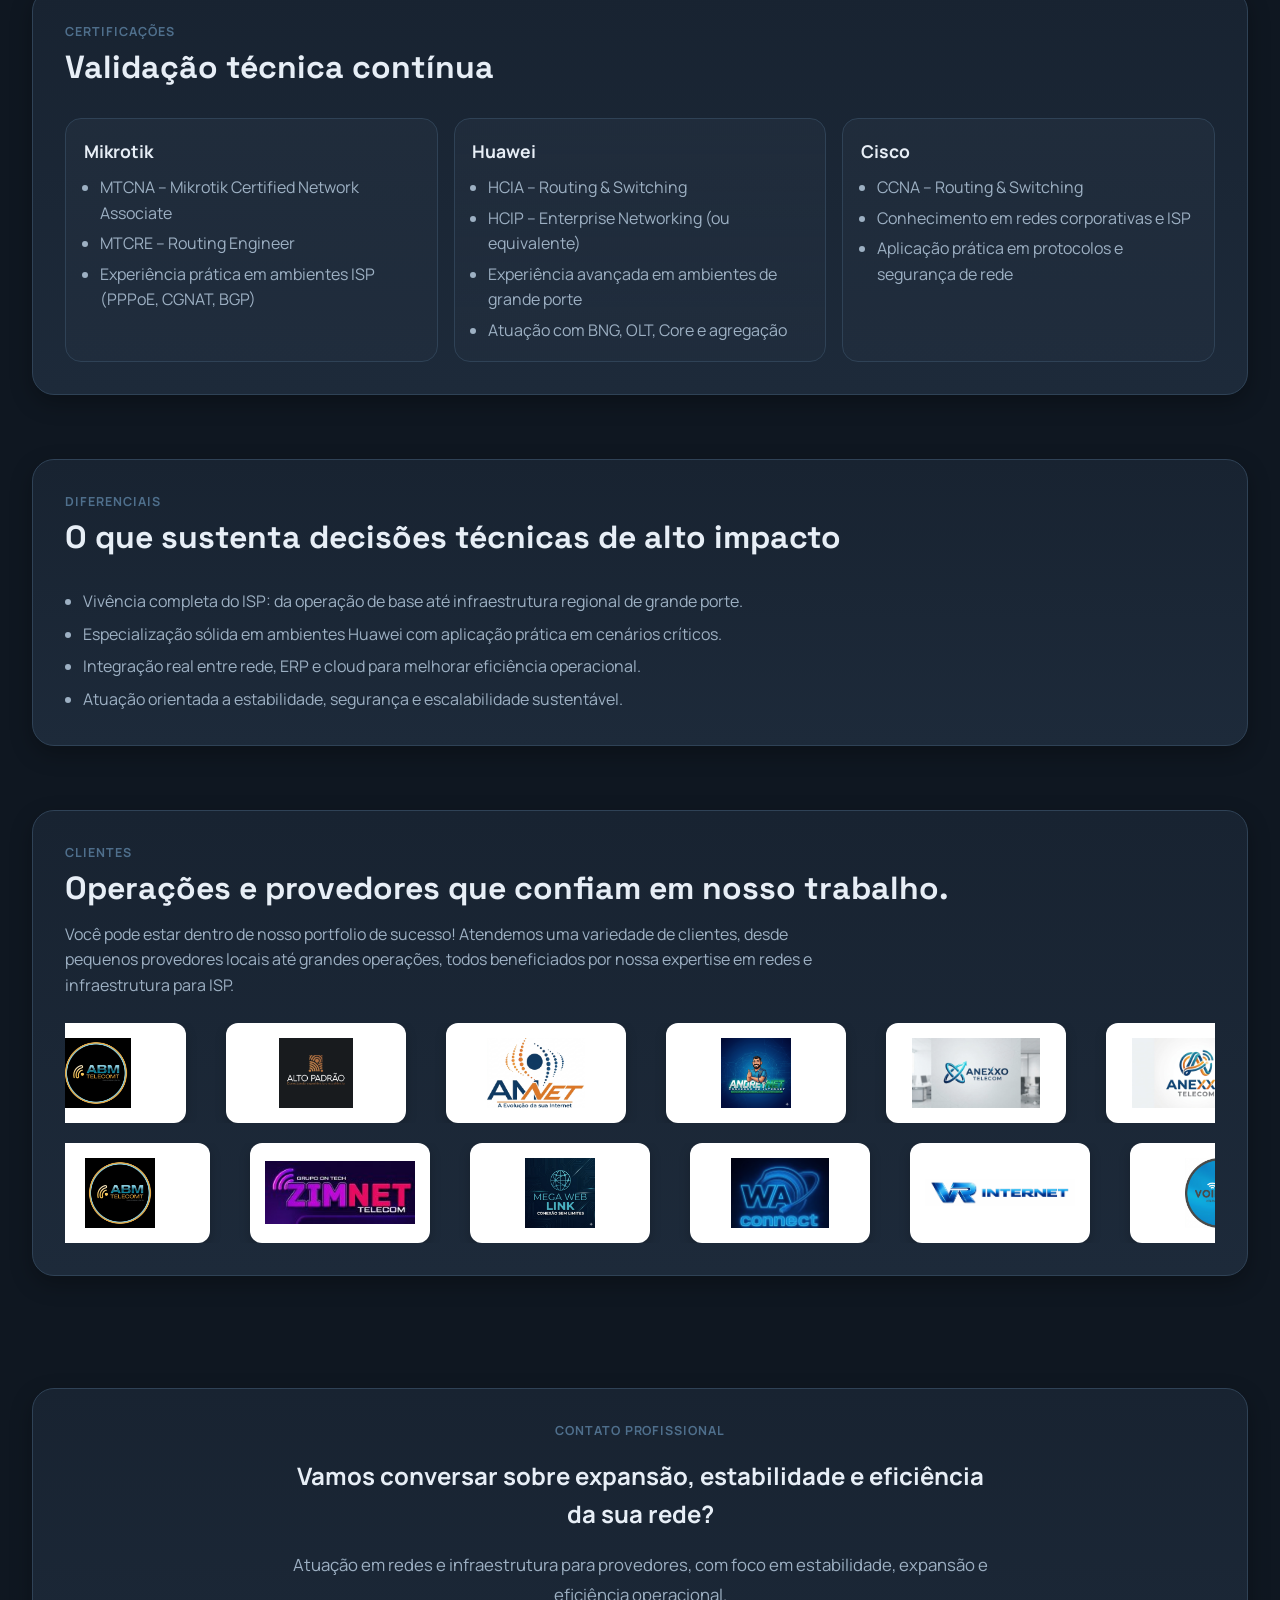
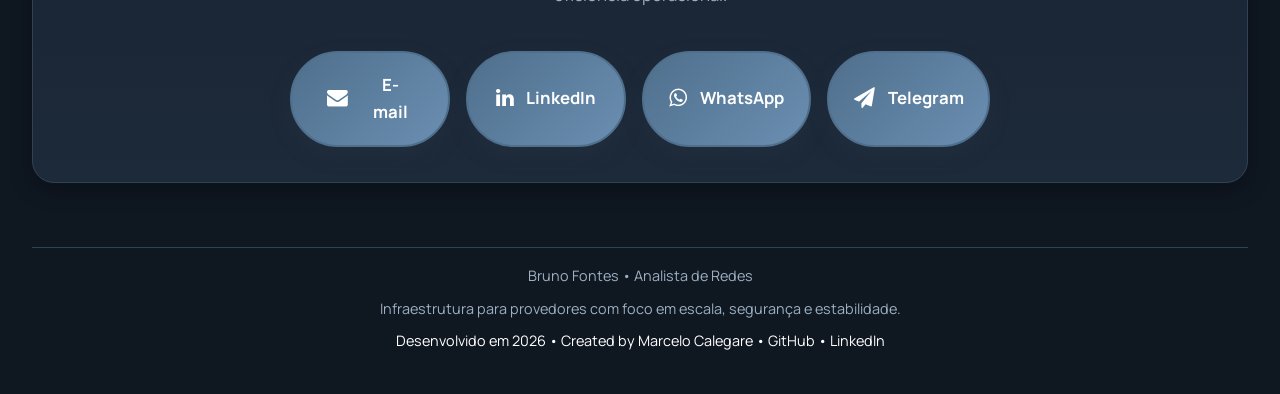
==== commit ddd04c02: "Add MK-AUTH SOS support offer Co-authored-by: Copilot <223556219+Copilot@users.noreply.github.com>" ====
--- a/index.html
+++ b/index.html
@@ -26,6 +26,8 @@
       </a>
       <nav class="nav-links" aria-label="Navegação principal">
         <a href="mk-auth.html" class="blink-btn">MK-AUTH</a>
+        <a href="mk-auth.html#suporte-local" class="sos-nav-link"><i class="fa fa-exclamation-circle" aria-hidden="true"></i> SOS MK-AUTH</a>
+        <a href="#contato" class="sos-nav-link sos-network-nav-link"><i class="fa fa-exclamation-triangle" aria-hidden="true"></i> SOS REDE PARADA</a>
         <a href="cft.html">CFT</a>
         <a href="scm.html">SCM</a>
         <a href="#especialidades">Especialidades</a>
@@ -40,6 +42,8 @@
       <nav class="mobile-menu" id="mobileMenu" aria-label="Menu mobile">
         <a href="#inicio" class="mobile-menu-link">Home</a>
         <a href="mk-auth.html" class="mobile-menu-link">MK-AUTH</a>
+        <a href="mk-auth.html#suporte-local" class="mobile-menu-link sos-mobile-link">SOS MK-AUTH</a>
+        <a href="#contato" class="mobile-menu-link sos-network-mobile-link">SOS REDE PARADA</a>
         <a href="cft.html" class="mobile-menu-link">CFT</a>
         <a href="scm.html" class="mobile-menu-link">SCM</a>
         <a href="#especialidades" class="mobile-menu-link">Especialidades</a>
--- a/styles.css
+++ b/styles.css
@@ -170,6 +170,27 @@
 .nav-links a.is-current:hover {
   color: var(--text-primary);
   background: linear-gradient(180deg, rgba(116, 171, 224, 0.22), rgba(101, 156, 208, 0.16));
+}
+
+.nav-links a.sos-nav-link {
+  padding: 0.58rem 0.7rem;
+  border: 1px solid rgba(255, 111, 111, 0.6);
+  border-radius: 999px;
+  background: linear-gradient(135deg, #a93636, #7d2727);
+  box-shadow: 0 6px 16px rgba(125, 39, 39, 0.3);
+  color: var(--white);
+  font-size: clamp(0.7rem, 0.8vw, 0.86rem);
+  font-weight: 800;
+}
+
+.nav-links a.sos-nav-link:hover {
+  background: linear-gradient(135deg, #c74747, #983232);
+  color: var(--white);
+}
+
+.nav-links a.sos-network-nav-link {
+  padding: 0.48rem 0.55rem;
+  font-size: clamp(0.64rem, 0.68vw, 0.74rem);
 }
 
 .btn {
@@ -280,6 +301,16 @@
   color: var(--accent);
 }
 
+.mobile-menu-link.sos-mobile-link {
+  color: #ff9a9a;
+  font-weight: 800;
+}
+
+.mobile-menu-link.sos-network-mobile-link {
+  color: #ff7777;
+  font-weight: 800;
+}
+
 .mobile-menu-btn {
   margin-top: 2rem;
   padding: 1rem 1.5rem;
@@ -514,6 +545,170 @@
   letter-spacing: 0.02em;
 }
 
+.local-support-shell {
+  display: grid;
+  grid-template-columns: minmax(0, 1fr) auto;
+  align-items: center;
+  gap: 2rem;
+  border-color: rgba(107, 143, 178, 0.55);
+  background: linear-gradient(120deg, var(--surface), rgba(43, 56, 73, 0.72));
+}
+
+.local-support {
+  scroll-margin-top: 100px;
+}
+
+.local-support-copy h2 {
+  margin: 0.4rem 0 0.75rem;
+  font-family: "Space Grotesk", "Segoe UI", sans-serif;
+  font-size: clamp(1.5rem, 2.5vw, 2rem);
+  line-height: 1.2;
+}
+
+.local-support-copy > p:not(.eyebrow):not(.local-support-value) {
+  margin: 0;
+  color: var(--neutral-500);
+}
+
+.local-support-features {
+  display: grid;
+  grid-template-columns: repeat(2, minmax(0, 1fr));
+  gap: 0.65rem 1.5rem;
+  margin: 1.25rem 0 0;
+  padding: 0;
+  list-style: none;
+}
+
+.local-support-features li {
+  position: relative;
+  padding-left: 1.4rem;
+}
+
+.local-support-features li::before {
+  position: absolute;
+  left: 0;
+  color: var(--accent-strong);
+  content: "✓";
+  font-weight: 800;
+}
+
+.local-support-value {
+  margin: 1.75rem 0 0;
+  padding: 1.5rem;
+  border-left: 3px solid var(--accent-strong);
+  border-radius: 0 var(--radius-sm) var(--radius-sm) 0;
+  background: rgba(15, 23, 33, 0.35);
+  color: var(--neutral-500);
+  line-height: 1.7;
+}
+
+.local-support-offer {
+  position: relative;
+  min-width: 240px;
+  padding: 1.5rem;
+  border: 1px solid var(--accent-strong);
+  border-radius: var(--radius-md);
+  background: linear-gradient(155deg, rgba(79, 111, 140, 0.3), rgba(15, 23, 33, 0.9) 72%);
+  box-shadow: 0 14px 32px rgba(0, 0, 0, 0.28), inset 0 0 24px rgba(107, 143, 178, 0.08);
+  text-align: center;
+}
+
+.local-support-icon {
+  display: grid;
+  width: 3.25rem;
+  height: 3.25rem;
+  margin: 0 auto 0.75rem;
+  place-items: center;
+  border-radius: 50%;
+  background: var(--accent);
+  color: var(--white);
+  font-size: 1.45rem;
+}
+
+.local-support-badge {
+  display: inline-block;
+  margin: 0 0 0.6rem;
+  padding: 0.25rem 0.75rem;
+  border: 1px solid rgba(107, 143, 178, 0.55);
+  border-radius: 999px;
+  background: rgba(79, 111, 140, 0.2);
+  color: var(--text-primary);
+  font-size: 0.75rem;
+  font-weight: 800;
+  letter-spacing: 0.07em;
+  text-transform: uppercase;
+}
+
+.local-support-label {
+  margin: 0;
+  color: var(--text-primary);
+  font-weight: 700;
+}
+
+.local-support-price {
+  margin: 0.4rem 0 1rem;
+  color: var(--white);
+  font-size: clamp(1.7rem, 3vw, 2.2rem);
+  font-weight: 800;
+  white-space: nowrap;
+}
+
+.local-support-price span {
+  color: var(--neutral-500);
+  font-size: 0.95rem;
+  font-weight: 600;
+}
+
+.local-support-offer .btn {
+  width: 100%;
+  padding-top: 0.8rem;
+  padding-bottom: 0.8rem;
+}
+
+.local-support-term {
+  margin: 1rem 0 0;
+  color: var(--neutral-500);
+  font-size: 0.85rem;
+}
+
+.local-support-emergency {
+  display: grid;
+  gap: 0.3rem;
+  margin-top: 1.25rem;
+  padding: 0.9rem;
+  border: 1px solid rgba(255, 89, 89, 0.9);
+  border-radius: var(--radius-sm);
+  background: linear-gradient(135deg, rgba(151, 34, 43, 0.55), rgba(81, 24, 31, 0.65));
+  box-shadow: inset 0 0 20px rgba(255, 77, 77, 0.12), 0 6px 18px rgba(80, 10, 18, 0.22);
+  text-align: left;
+}
+
+.local-support-emergency p {
+  margin: 0;
+  color: #ffdede;
+  font-size: 0.82rem;
+  line-height: 1.4;
+}
+
+.local-support-emergency a {
+  display: inline-flex;
+  align-items: center;
+  gap: 0.45rem;
+  margin-top: 0.2rem;
+  color: #ffaaaa;
+  font-size: 1.05rem;
+  font-weight: 800;
+}
+
+.local-support-emergency a:hover {
+  color: var(--white);
+}
+
+.local-support-emergency span {
+  color: var(--neutral-500);
+  font-size: 0.78rem;
+}
+
 .price-row {
   display: flex;
   align-items: center;
@@ -1011,6 +1206,19 @@
 @media (max-width: 760px) {
   .section {
     padding: 4.2rem 0;
+  }
+
+  .local-support-shell {
+    grid-template-columns: 1fr;
+    gap: 1.5rem;
+  }
+
+  .local-support-features {
+    grid-template-columns: 1fr;
+  }
+
+  .local-support-offer {
+    min-width: 0;
   }
 
   .section-shell {
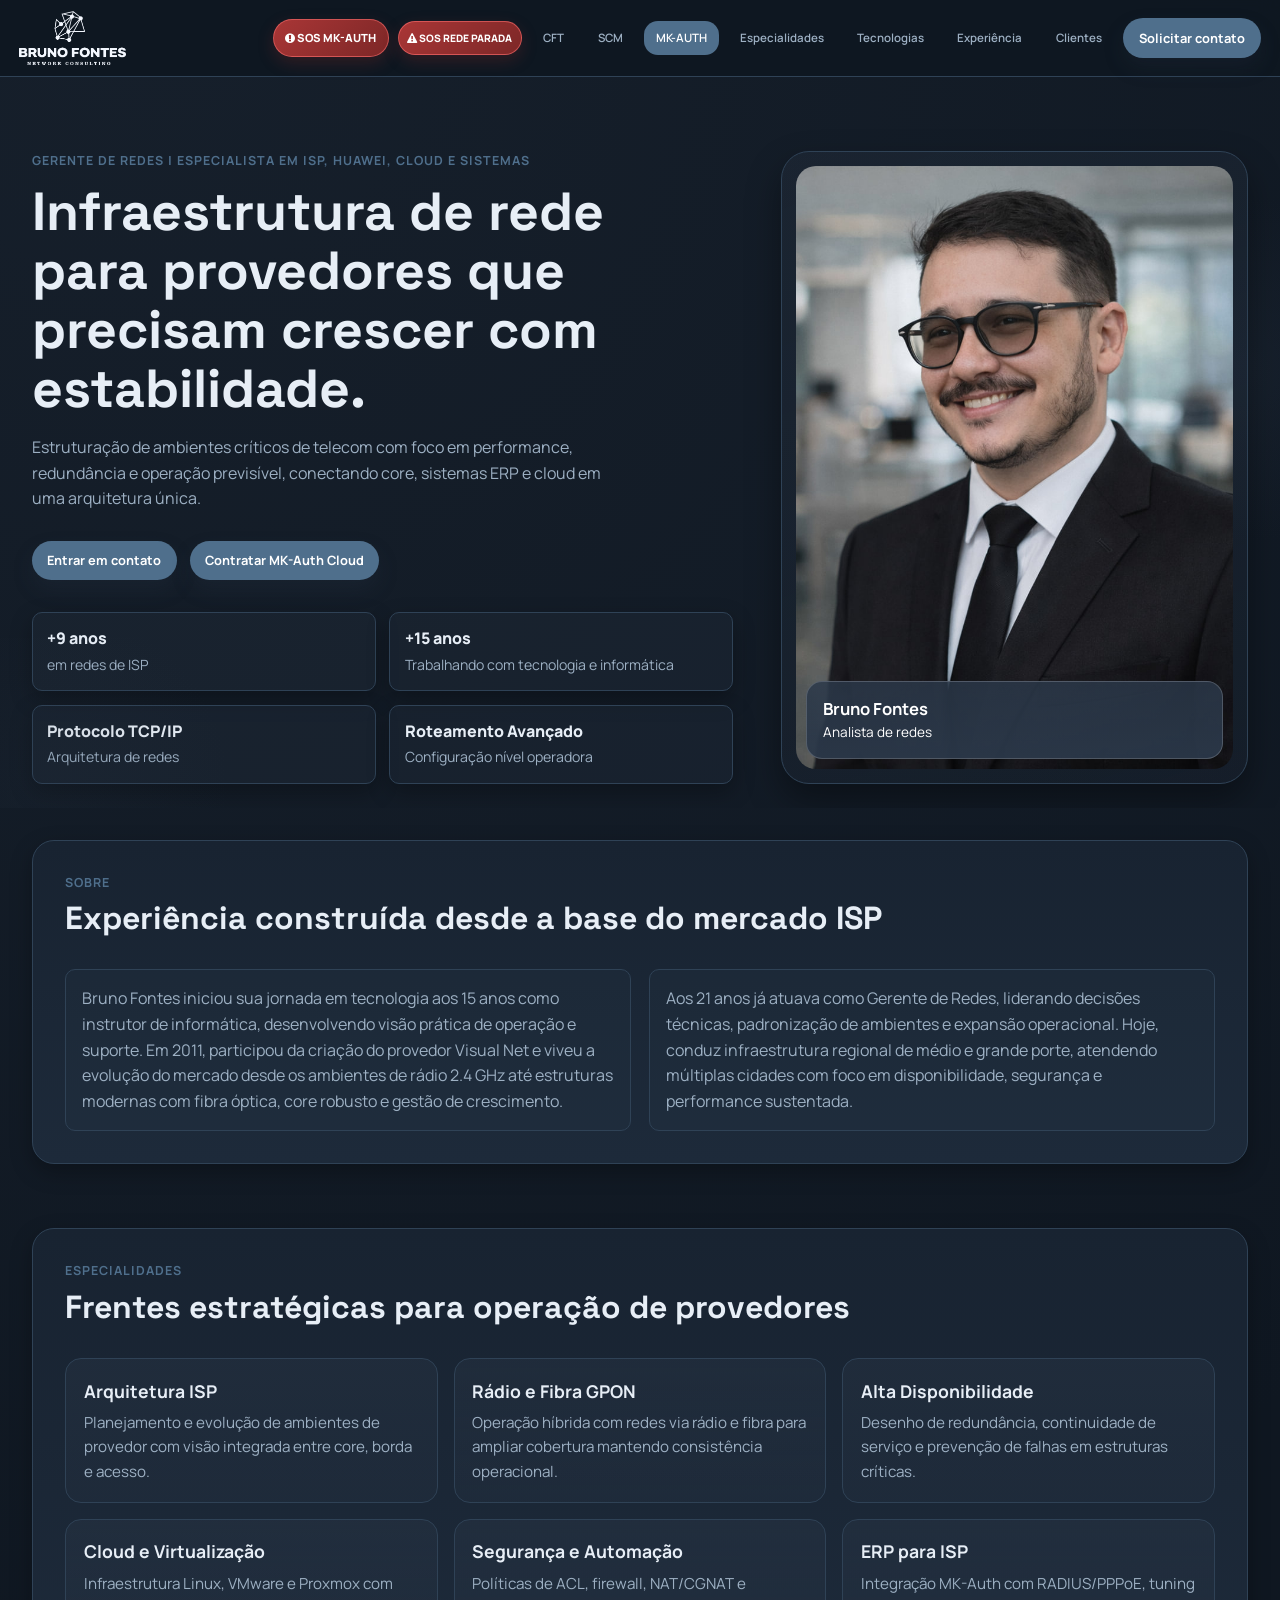
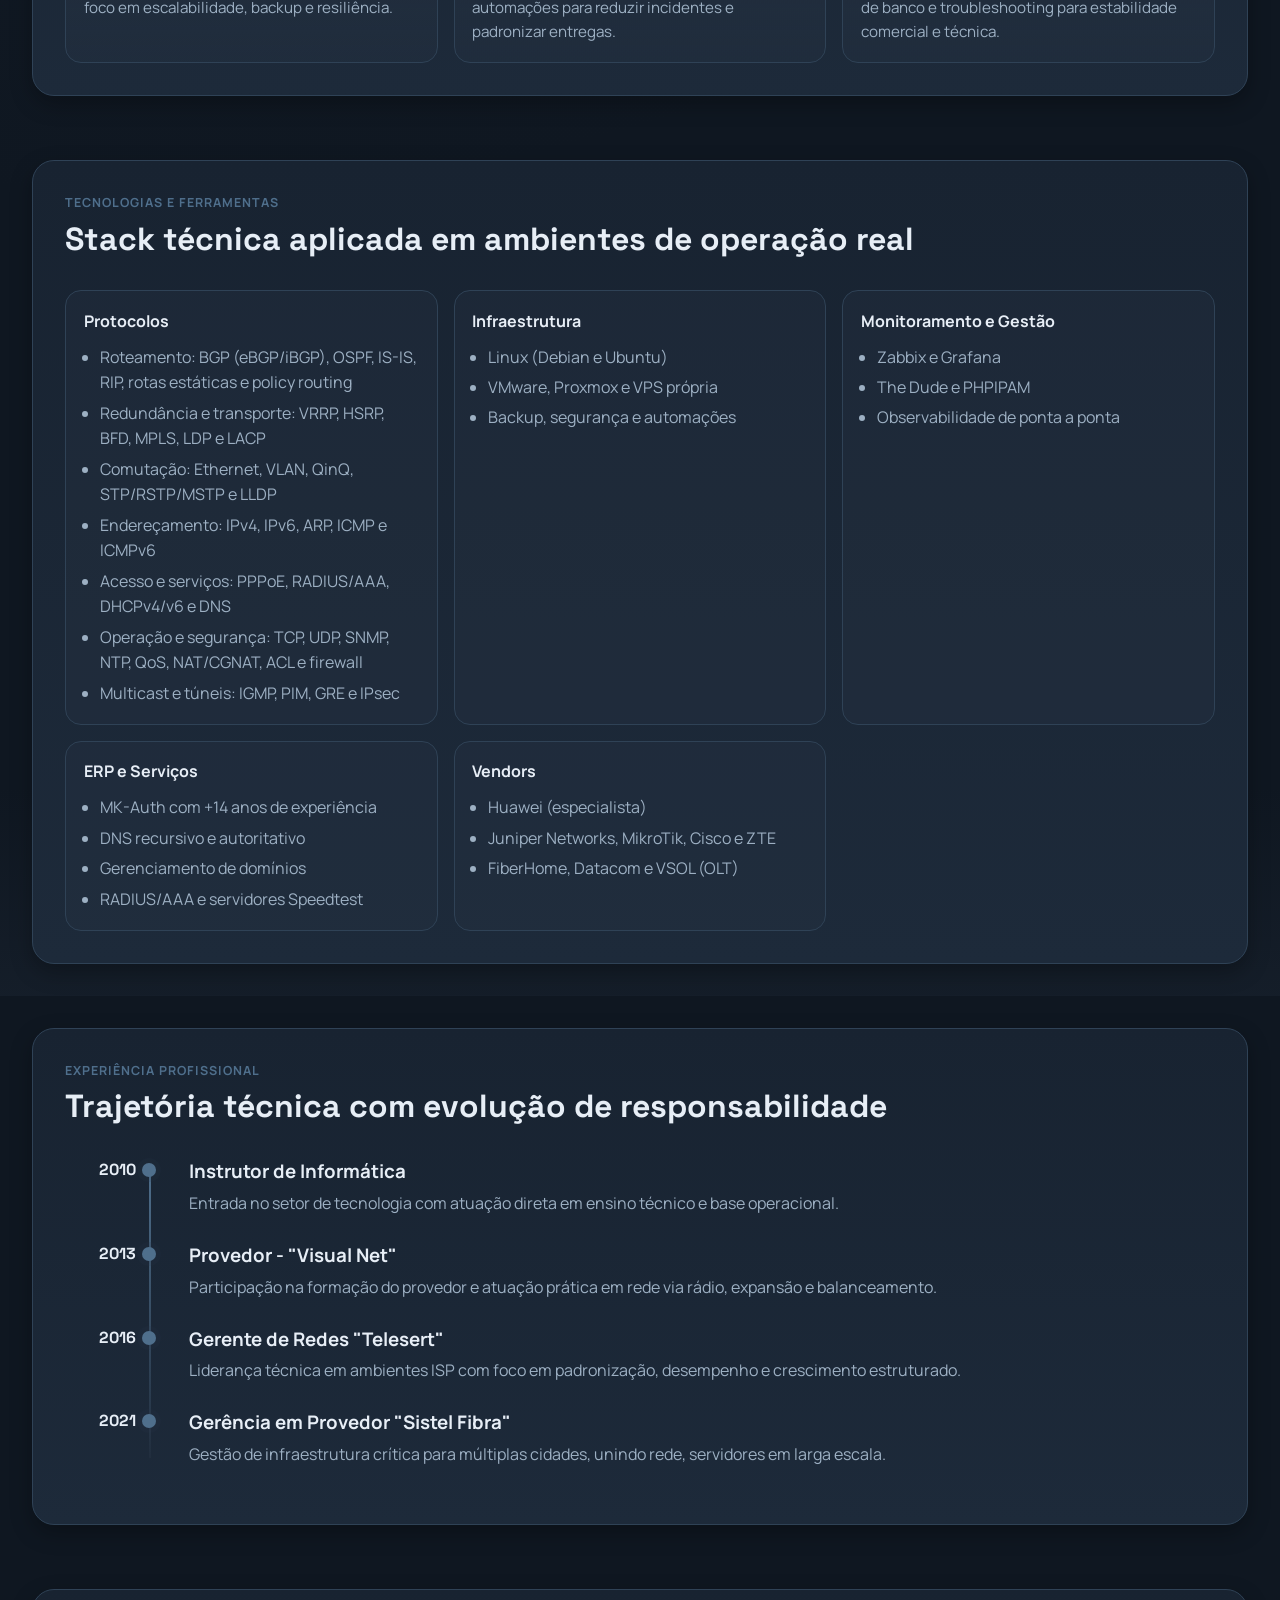
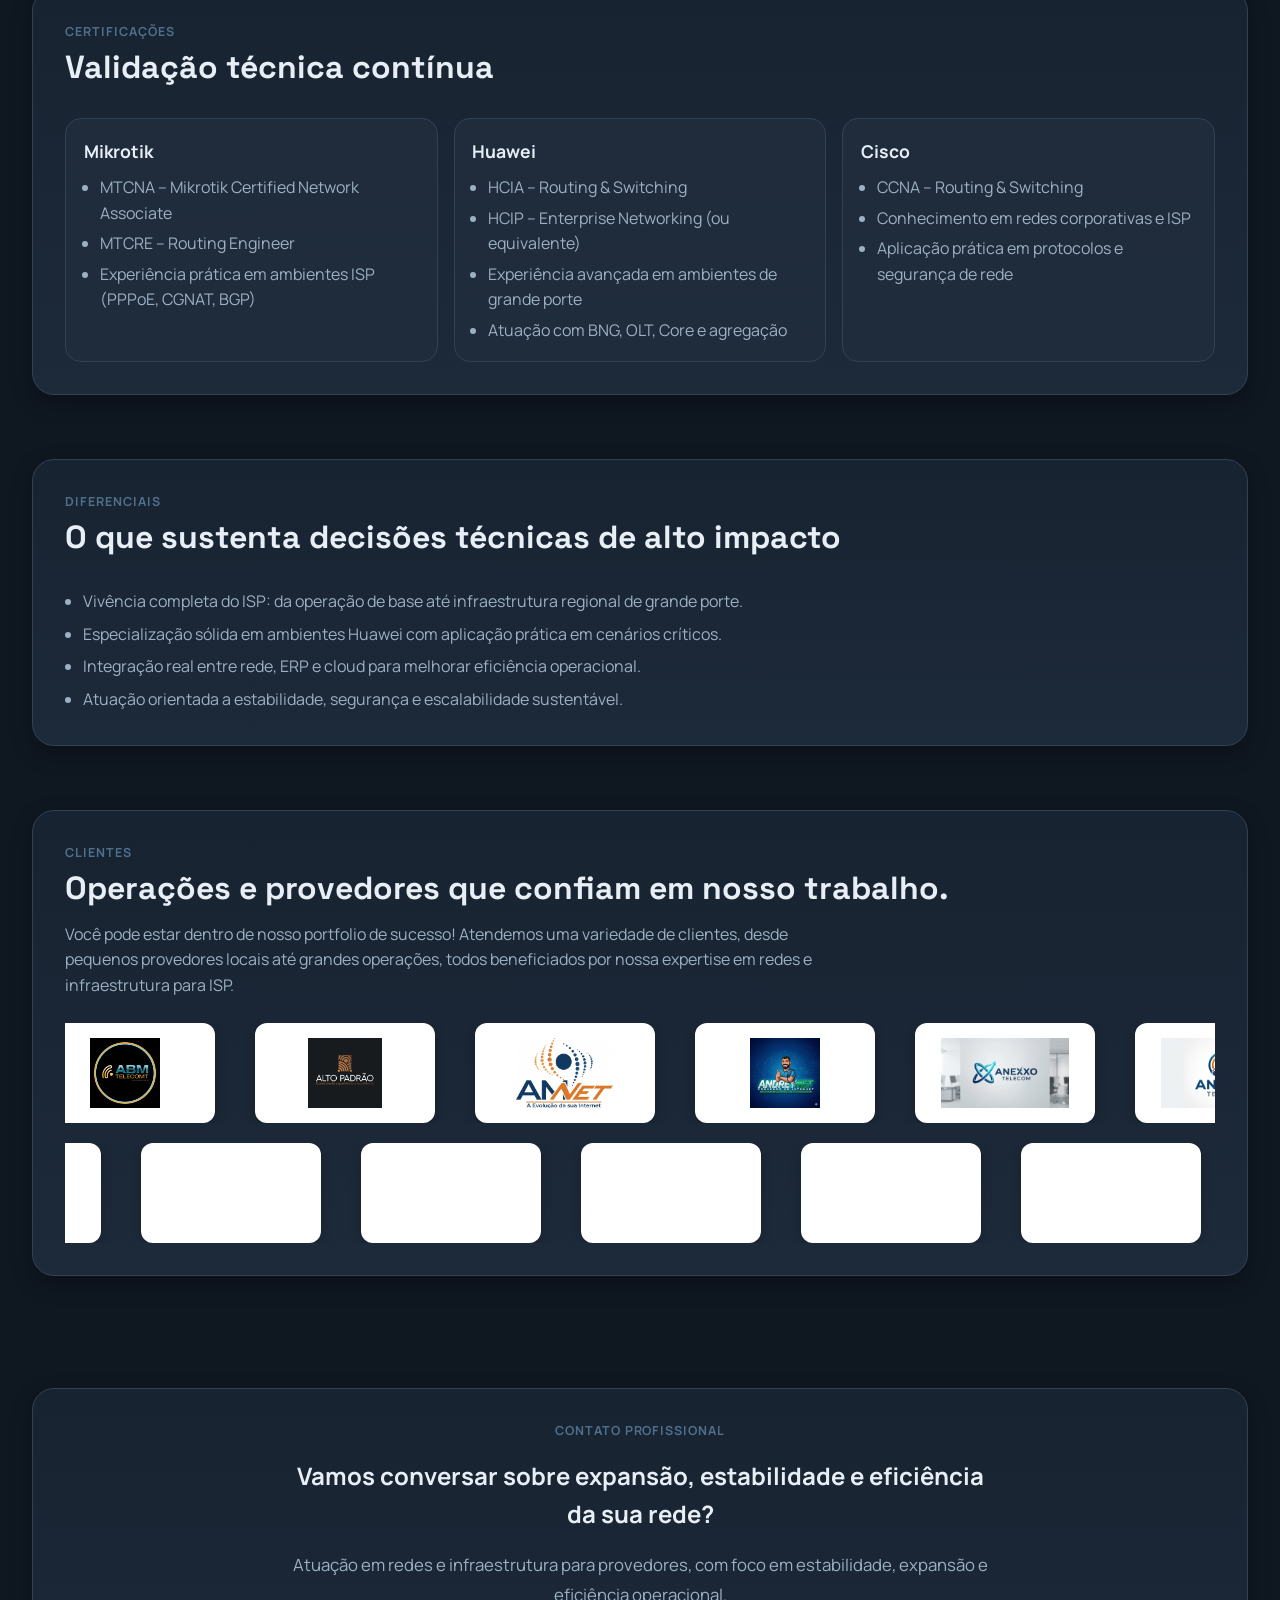
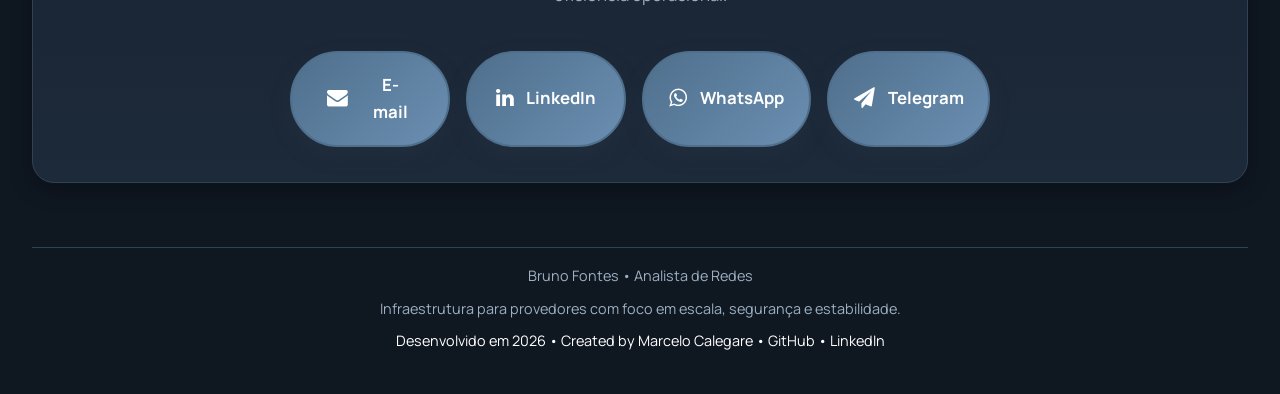
==== commit e9c8923e: "Move MK-AUTH after SCM in navigation Co-authored-by: Copilot <223556219+Copilot@users.noreply.github" ====
--- a/index.html
+++ b/index.html
@@ -25,11 +25,11 @@
         <img class="brand-logo" src="assets/images/bruno-fontes-logo-correta.png?v=4" alt="Bruno Fontes Network Consulting">
       </a>
       <nav class="nav-links" aria-label="Navegação principal">
-        <a href="mk-auth.html" class="blink-btn">MK-AUTH</a>
         <a href="mk-auth.html#suporte-local" class="sos-nav-link"><i class="fa fa-exclamation-circle" aria-hidden="true"></i> SOS MK-AUTH</a>
         <a href="#contato" class="sos-nav-link sos-network-nav-link"><i class="fa fa-exclamation-triangle" aria-hidden="true"></i> SOS REDE PARADA</a>
         <a href="cft.html">CFT</a>
         <a href="scm.html">SCM</a>
+        <a href="mk-auth.html" class="blink-btn">MK-AUTH</a>
         <a href="#especialidades">Especialidades</a>
         <a href="#tecnologias">Tecnologias</a>
         <a href="#experiencia">Experiência</a>
@@ -41,11 +41,11 @@
       </button>
       <nav class="mobile-menu" id="mobileMenu" aria-label="Menu mobile">
         <a href="#inicio" class="mobile-menu-link">Home</a>
-        <a href="mk-auth.html" class="mobile-menu-link">MK-AUTH</a>
         <a href="mk-auth.html#suporte-local" class="mobile-menu-link sos-mobile-link">SOS MK-AUTH</a>
         <a href="#contato" class="mobile-menu-link sos-network-mobile-link">SOS REDE PARADA</a>
         <a href="cft.html" class="mobile-menu-link">CFT</a>
         <a href="scm.html" class="mobile-menu-link">SCM</a>
+        <a href="mk-auth.html" class="mobile-menu-link">MK-AUTH</a>
         <a href="#especialidades" class="mobile-menu-link">Especialidades</a>
         <a href="#tecnologias" class="mobile-menu-link">Tecnologias</a>
         <a href="#experiencia" class="mobile-menu-link">Experiência</a>
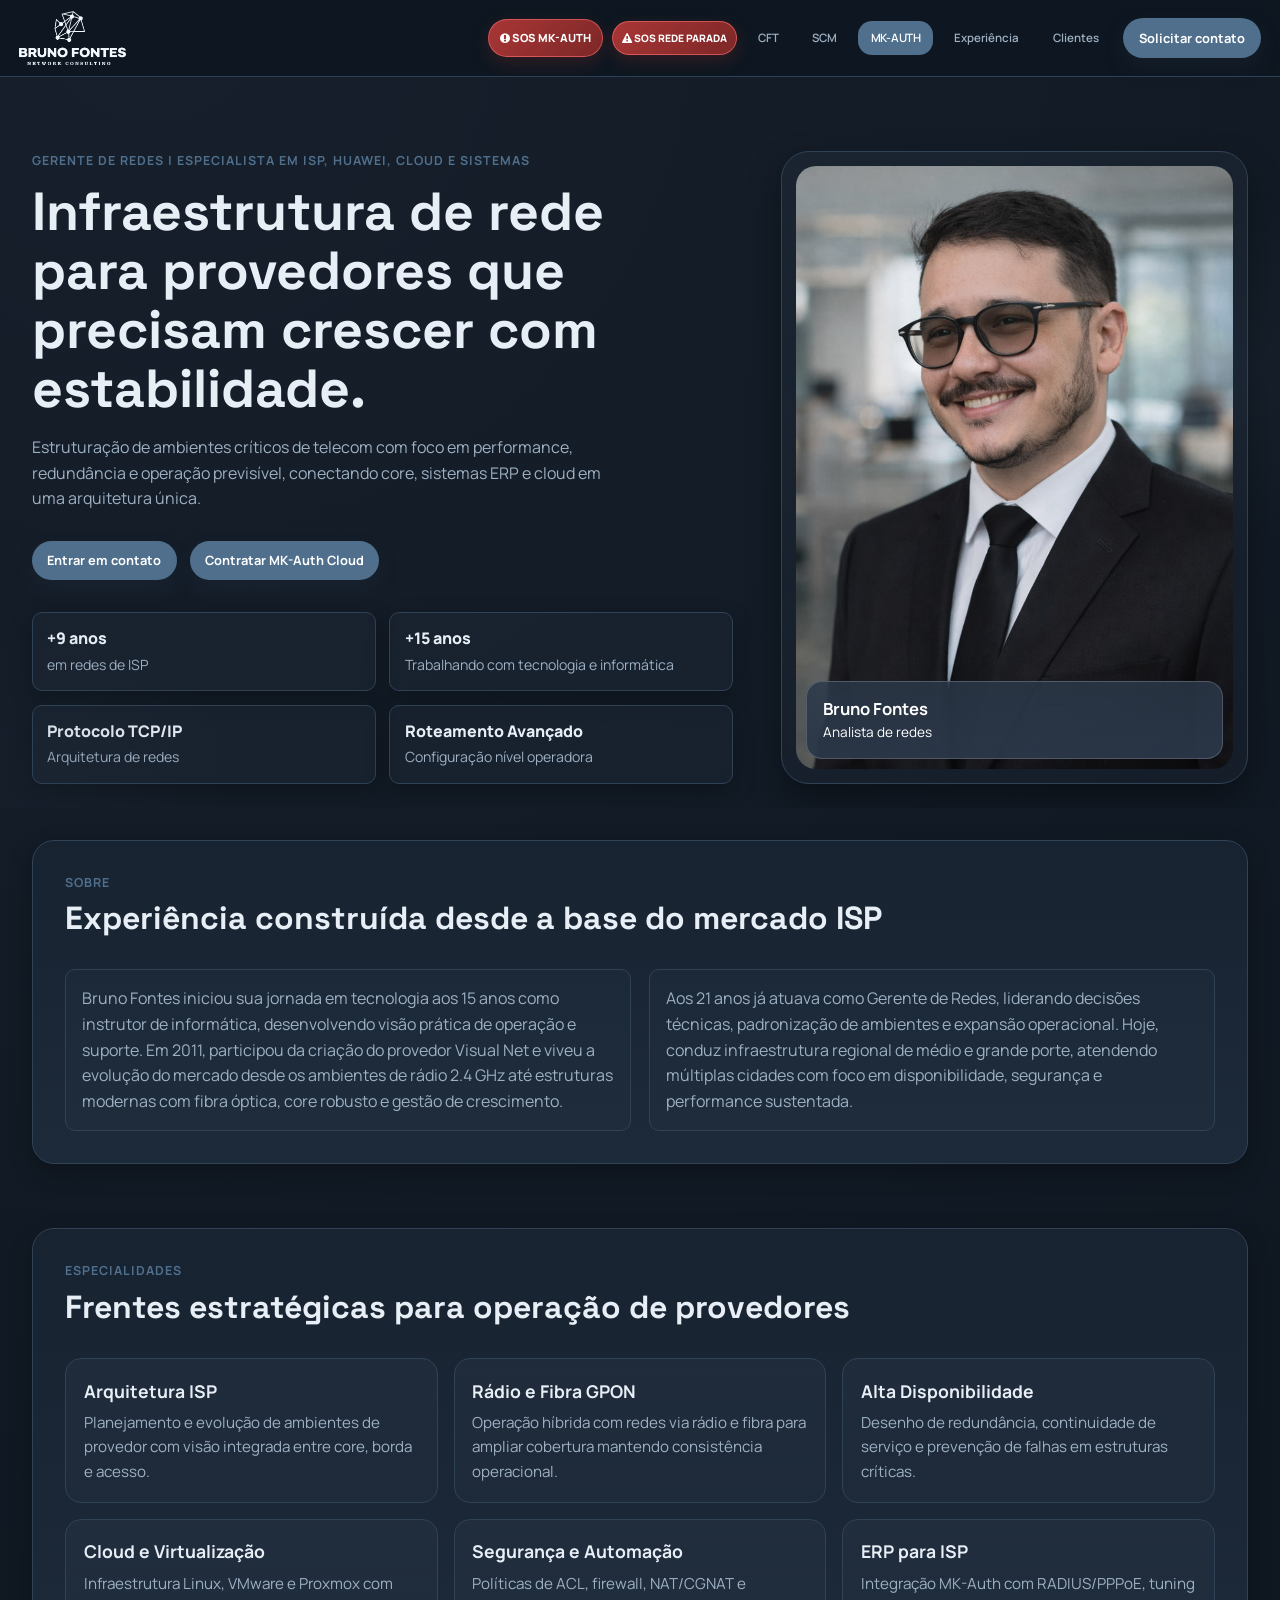
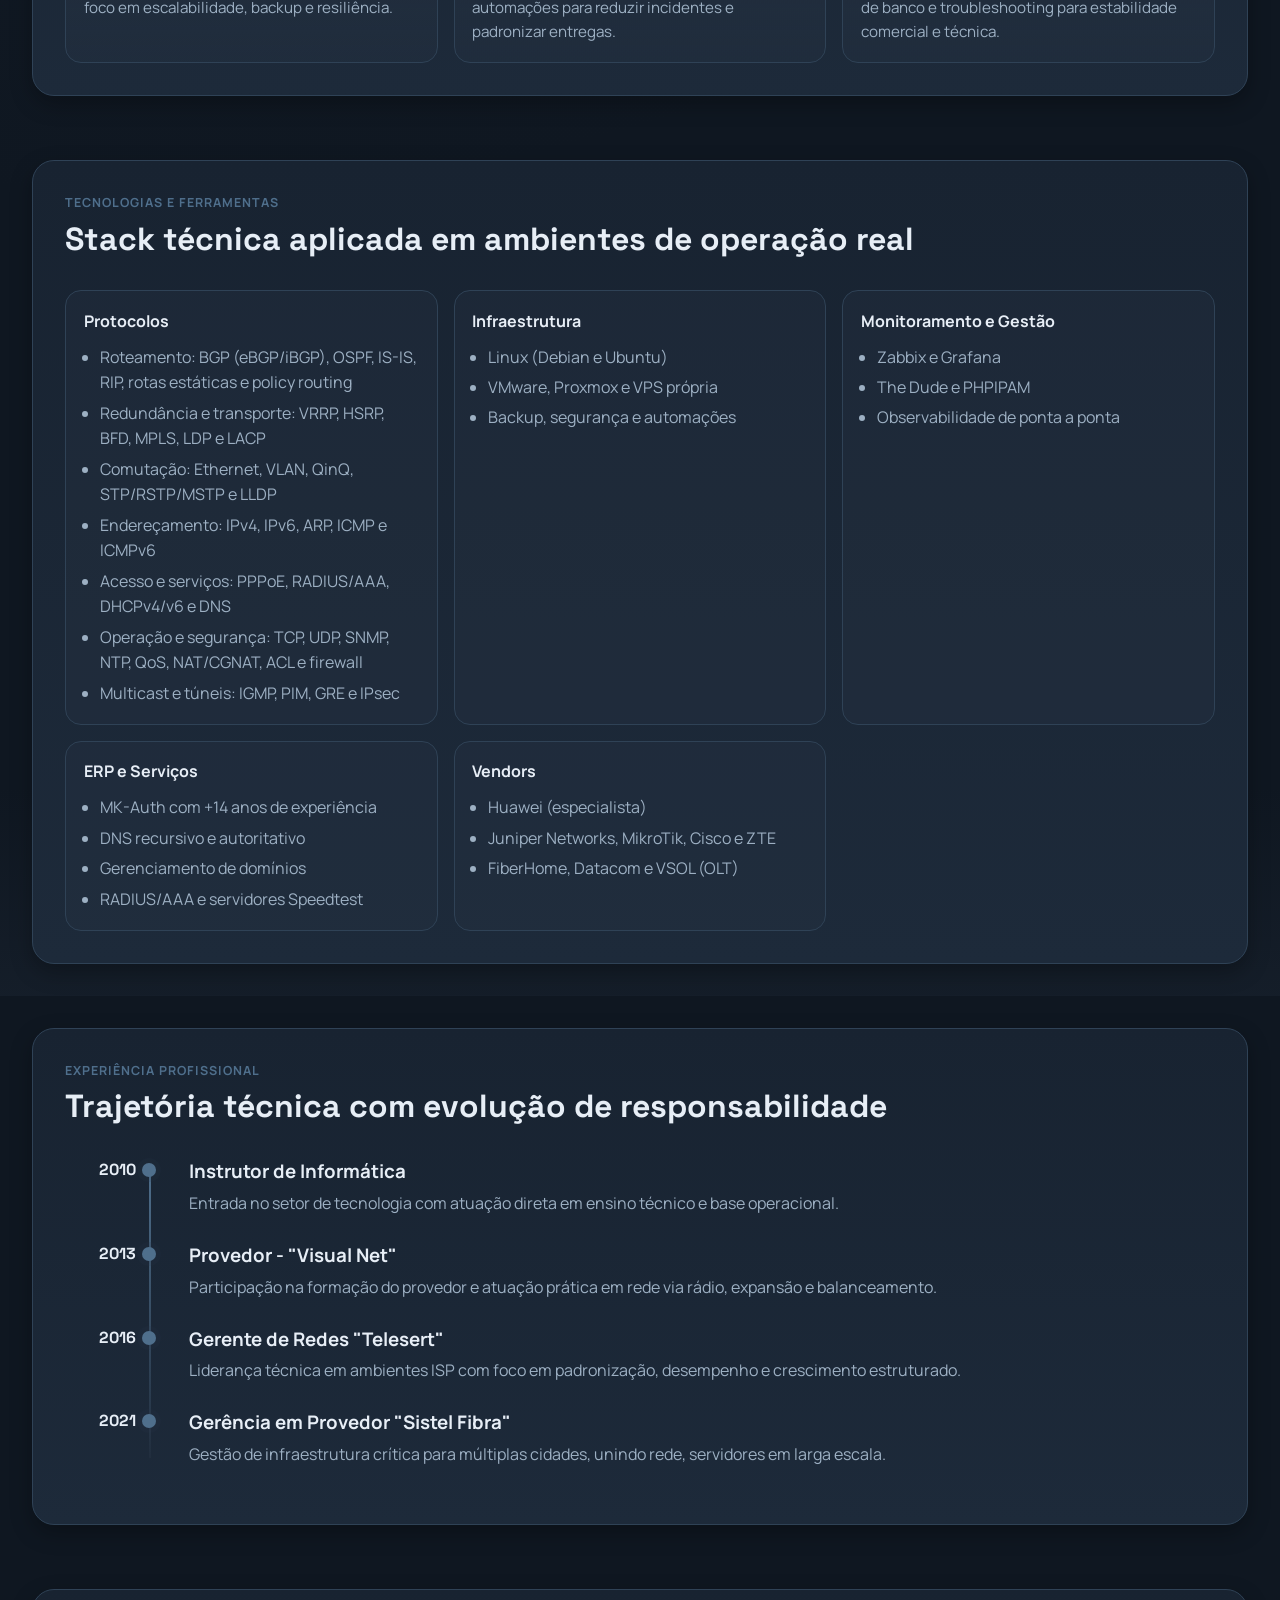
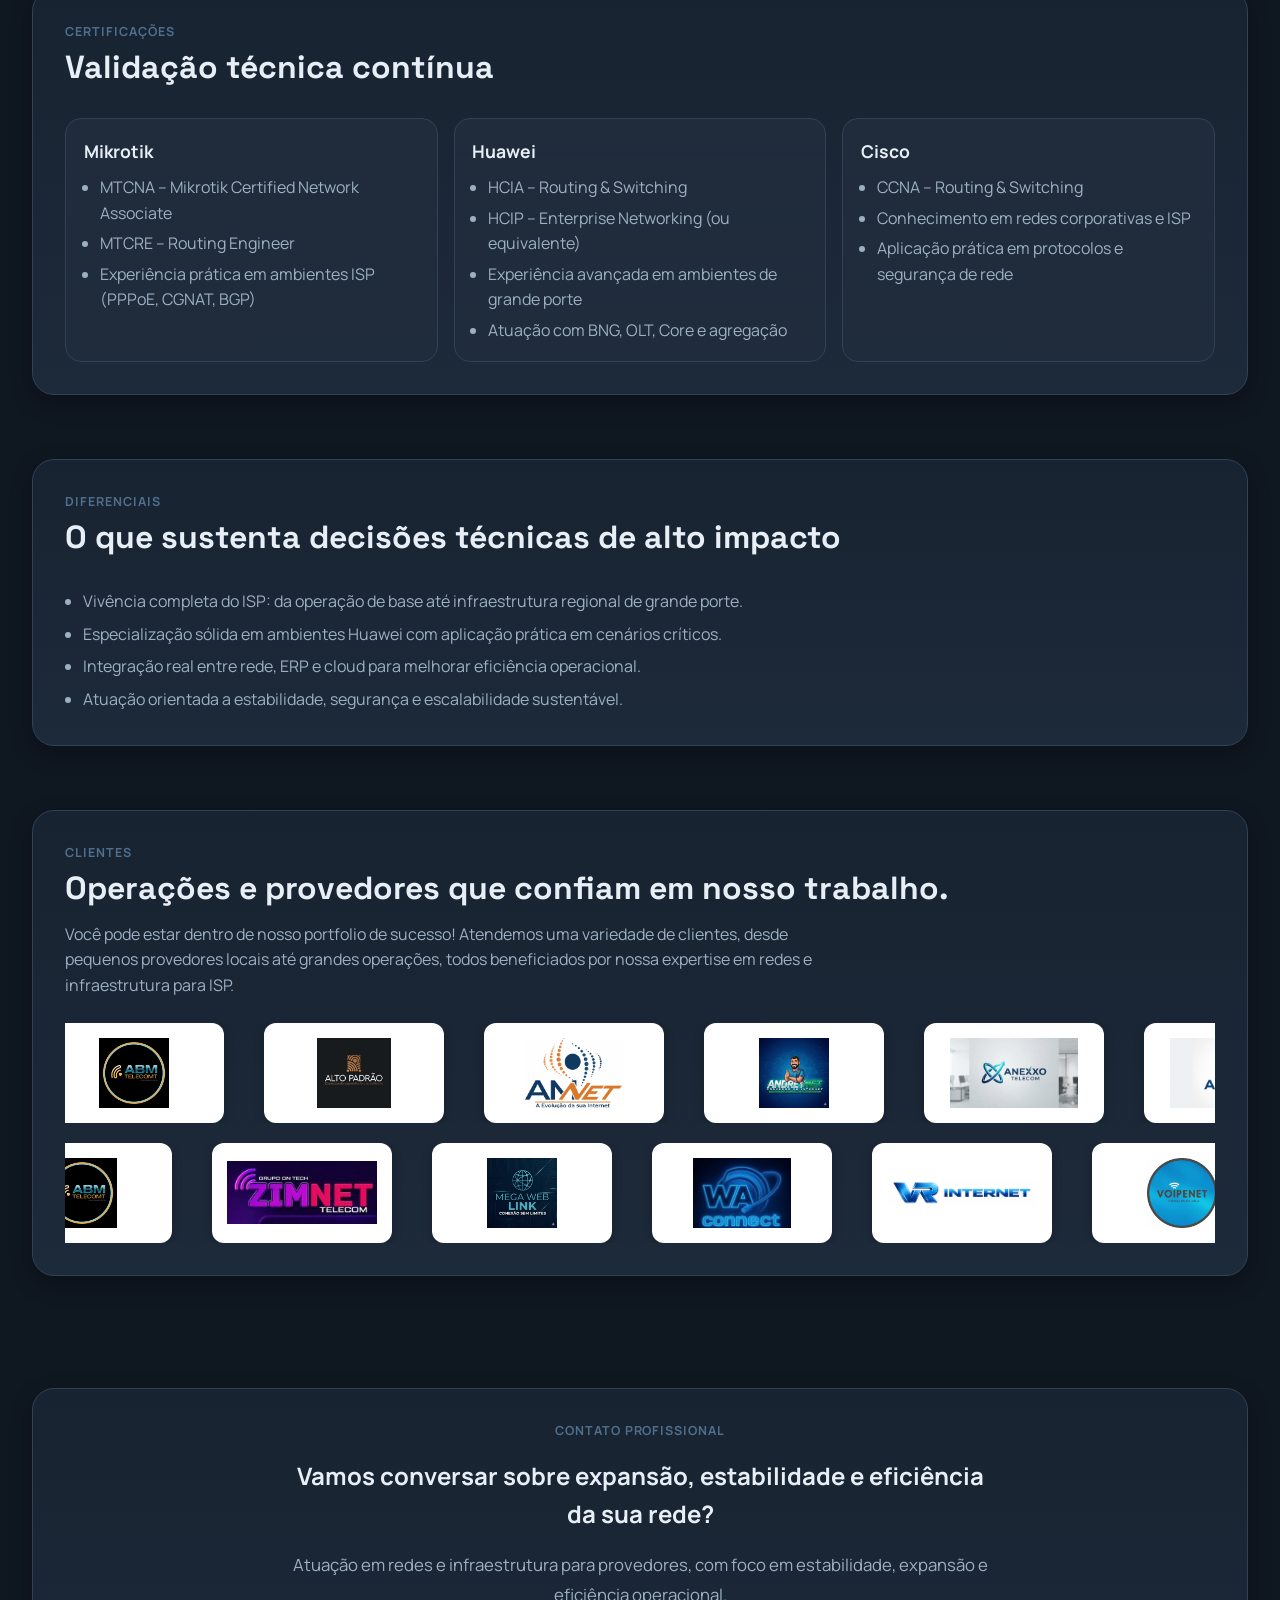
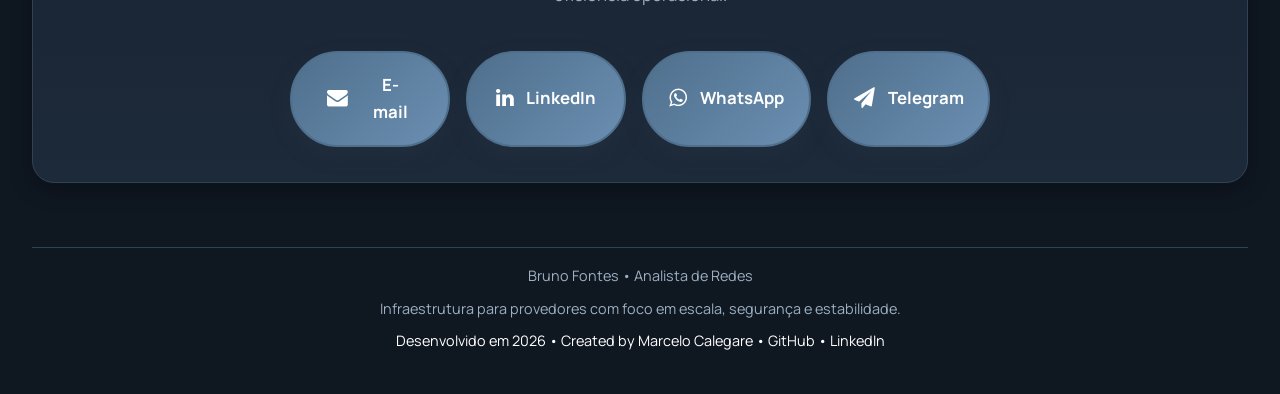
==== commit b52d0d9c: "Publish emergency support page updates Co-authored-by: Copilot <223556219+Copilot@users.noreply.gith" ====
--- a/index.html
+++ b/index.html
@@ -26,12 +26,10 @@
       </a>
       <nav class="nav-links" aria-label="Navegação principal">
         <a href="mk-auth.html#suporte-local" class="sos-nav-link"><i class="fa fa-exclamation-circle" aria-hidden="true"></i> SOS MK-AUTH</a>
-        <a href="#contato" class="sos-nav-link sos-network-nav-link"><i class="fa fa-exclamation-triangle" aria-hidden="true"></i> SOS REDE PARADA</a>
+        <a href="sos-rede-parada.html" class="sos-nav-link sos-network-nav-link"><i class="fa fa-exclamation-triangle" aria-hidden="true"></i> SOS REDE PARADA</a>
         <a href="cft.html">CFT</a>
         <a href="scm.html">SCM</a>
         <a href="mk-auth.html" class="blink-btn">MK-AUTH</a>
-        <a href="#especialidades">Especialidades</a>
-        <a href="#tecnologias">Tecnologias</a>
         <a href="#experiencia">Experiência</a>
         <a href="clientes.html">Clientes</a>
       </nav>
@@ -42,12 +40,10 @@
       <nav class="mobile-menu" id="mobileMenu" aria-label="Menu mobile">
         <a href="#inicio" class="mobile-menu-link">Home</a>
         <a href="mk-auth.html#suporte-local" class="mobile-menu-link sos-mobile-link">SOS MK-AUTH</a>
-        <a href="#contato" class="mobile-menu-link sos-network-mobile-link">SOS REDE PARADA</a>
+        <a href="sos-rede-parada.html" class="mobile-menu-link sos-network-mobile-link">SOS REDE PARADA</a>
         <a href="cft.html" class="mobile-menu-link">CFT</a>
         <a href="scm.html" class="mobile-menu-link">SCM</a>
         <a href="mk-auth.html" class="mobile-menu-link">MK-AUTH</a>
-        <a href="#especialidades" class="mobile-menu-link">Especialidades</a>
-        <a href="#tecnologias" class="mobile-menu-link">Tecnologias</a>
         <a href="#experiencia" class="mobile-menu-link">Experiência</a>
         <a href="clientes.html" class="mobile-menu-link">Clientes</a>
         <a href="#contato" class="btn btn-primary mobile-menu-btn">Solicitar contato</a>
--- a/styles.css
+++ b/styles.css
@@ -134,7 +134,7 @@
 .nav-links {
   display: flex;
   align-items: center;
-  justify-content: center;
+  justify-content: flex-end;
   flex-wrap: nowrap;
   white-space: nowrap;
   gap: clamp(0.32rem, 0.7vw, 0.9rem);
@@ -191,6 +191,156 @@
 .nav-links a.sos-network-nav-link {
   padding: 0.48rem 0.55rem;
   font-size: clamp(0.64rem, 0.68vw, 0.74rem);
+}
+
+.sos-network-section {
+  scroll-margin-top: 100px;
+}
+
+.sos-network-page {
+  min-height: calc(100vh - 76px);
+  padding: clamp(2.5rem, 8vh, 5rem) 0;
+  background: radial-gradient(ellipse at 50% 28%, rgba(151, 34, 43, 0.13), transparent 60%);
+}
+
+.sos-network-page .sos-network-section {
+  width: 100%;
+}
+
+.sos-network-page-intro {
+  max-width: 850px;
+  margin: 0 auto 2rem;
+  text-align: center;
+}
+
+.sos-network-page-intro h1 {
+  margin: 0.45rem 0 0.65rem;
+  color: var(--white);
+  font-family: "Space Grotesk", "Segoe UI", sans-serif;
+  font-size: clamp(2.1rem, 5vw, 3.5rem);
+  line-height: 1.08;
+}
+
+.sos-network-page-intro > p:not(.eyebrow) {
+  max-width: 680px;
+  margin: 0 auto;
+  color: var(--neutral-500);
+  font-size: clamp(1rem, 1.6vw, 1.15rem);
+}
+
+.sos-network-page .sos-network-card {
+  padding: clamp(2rem, 5vw, 4rem);
+}
+
+.sos-network-card {
+  display: grid;
+  grid-template-columns: auto minmax(0, 1fr) auto;
+  align-items: center;
+  gap: 1.5rem;
+  padding: 1.75rem;
+  border: 1px solid rgba(255, 89, 89, 0.9);
+  border-radius: var(--radius-lg);
+  background: linear-gradient(120deg, rgba(151, 34, 43, 0.52), rgba(81, 24, 31, 0.75) 65%, rgba(24, 35, 49, 0.95));
+  box-shadow: inset 0 0 28px rgba(255, 77, 77, 0.12), 0 12px 30px rgba(80, 10, 18, 0.28);
+}
+
+.sos-network-icon {
+  display: grid;
+  width: 4rem;
+  height: 4rem;
+  place-items: center;
+  border: 1px solid rgba(255, 190, 190, 0.45);
+  border-radius: 50%;
+  background: linear-gradient(145deg, #d94d4d, #8e252b);
+  color: var(--white);
+  font-size: 1.7rem;
+  box-shadow: 0 0 24px rgba(255, 77, 77, 0.28);
+}
+
+.sos-network-copy h1,
+.sos-network-copy h2 {
+  margin: 0.35rem 0 0.5rem;
+  color: var(--white);
+  font-family: "Space Grotesk", "Segoe UI", sans-serif;
+  font-size: clamp(1.45rem, 2.4vw, 2rem);
+  line-height: 1.2;
+}
+
+.sos-network-copy > p:not(.eyebrow) {
+  margin: 0;
+  color: #f2d9dc;
+}
+
+.sos-network-phone {
+  display: flex;
+  flex-wrap: wrap;
+  align-items: baseline;
+  gap: 0.25rem 0.75rem;
+  margin-top: 0.75rem;
+}
+
+.sos-network-phone a {
+  color: #ffaaaa;
+  font-size: 1.2rem;
+  font-weight: 800;
+}
+
+.sos-network-phone a:hover {
+  color: var(--white);
+}
+
+.sos-network-phone span {
+  color: #e4c4c8;
+  font-size: 0.9rem;
+}
+
+.sos-network-actions {
+  display: grid;
+  min-width: 190px;
+  gap: 0.65rem;
+}
+
+.sos-network-priority {
+  margin: 0;
+  color: #ffe3e3;
+  font-size: 0.82rem;
+  font-weight: 800;
+  text-align: center;
+}
+
+.sos-network-actions .btn {
+  width: 100%;
+}
+
+.sos-network-call {
+  background: #c43d43;
+  color: var(--white);
+}
+
+.sos-network-call:hover {
+  background: #e04b52;
+}
+
+.sos-network-whatsapp {
+  border: 1px solid rgba(124, 222, 164, 0.5);
+  background: rgba(25, 125, 73, 0.45);
+  color: var(--white);
+}
+
+.sos-network-whatsapp:hover {
+  background: rgba(25, 145, 80, 0.7);
+}
+
+.sos-network-telegram {
+  border: 1px solid rgba(157, 176, 195, 0.45);
+  background: rgba(47, 66, 86, 0.5);
+  color: var(--neutral-500);
+  font-size: 0.82rem;
+}
+
+.sos-network-telegram:hover {
+  background: rgba(47, 66, 86, 0.85);
+  color: var(--white);
 }
 
 .btn {
@@ -1208,6 +1358,36 @@
     padding: 4.2rem 0;
   }
 
+  .sos-network-card {
+    grid-template-columns: 1fr;
+    justify-items: center;
+    gap: 1rem;
+    padding: 1.25rem;
+    text-align: center;
+  }
+
+  .sos-network-page {
+    min-height: calc(100vh - 76px);
+    padding: 2.5rem 0;
+  }
+
+  .sos-network-page-intro {
+    margin-bottom: 1.5rem;
+  }
+
+  .sos-network-page .sos-network-card {
+    padding: 1.5rem 1.25rem;
+  }
+
+  .sos-network-phone {
+    justify-content: center;
+  }
+
+  .sos-network-actions {
+    width: 100%;
+    min-width: 0;
+  }
+
   .local-support-shell {
     grid-template-columns: 1fr;
     gap: 1.5rem;
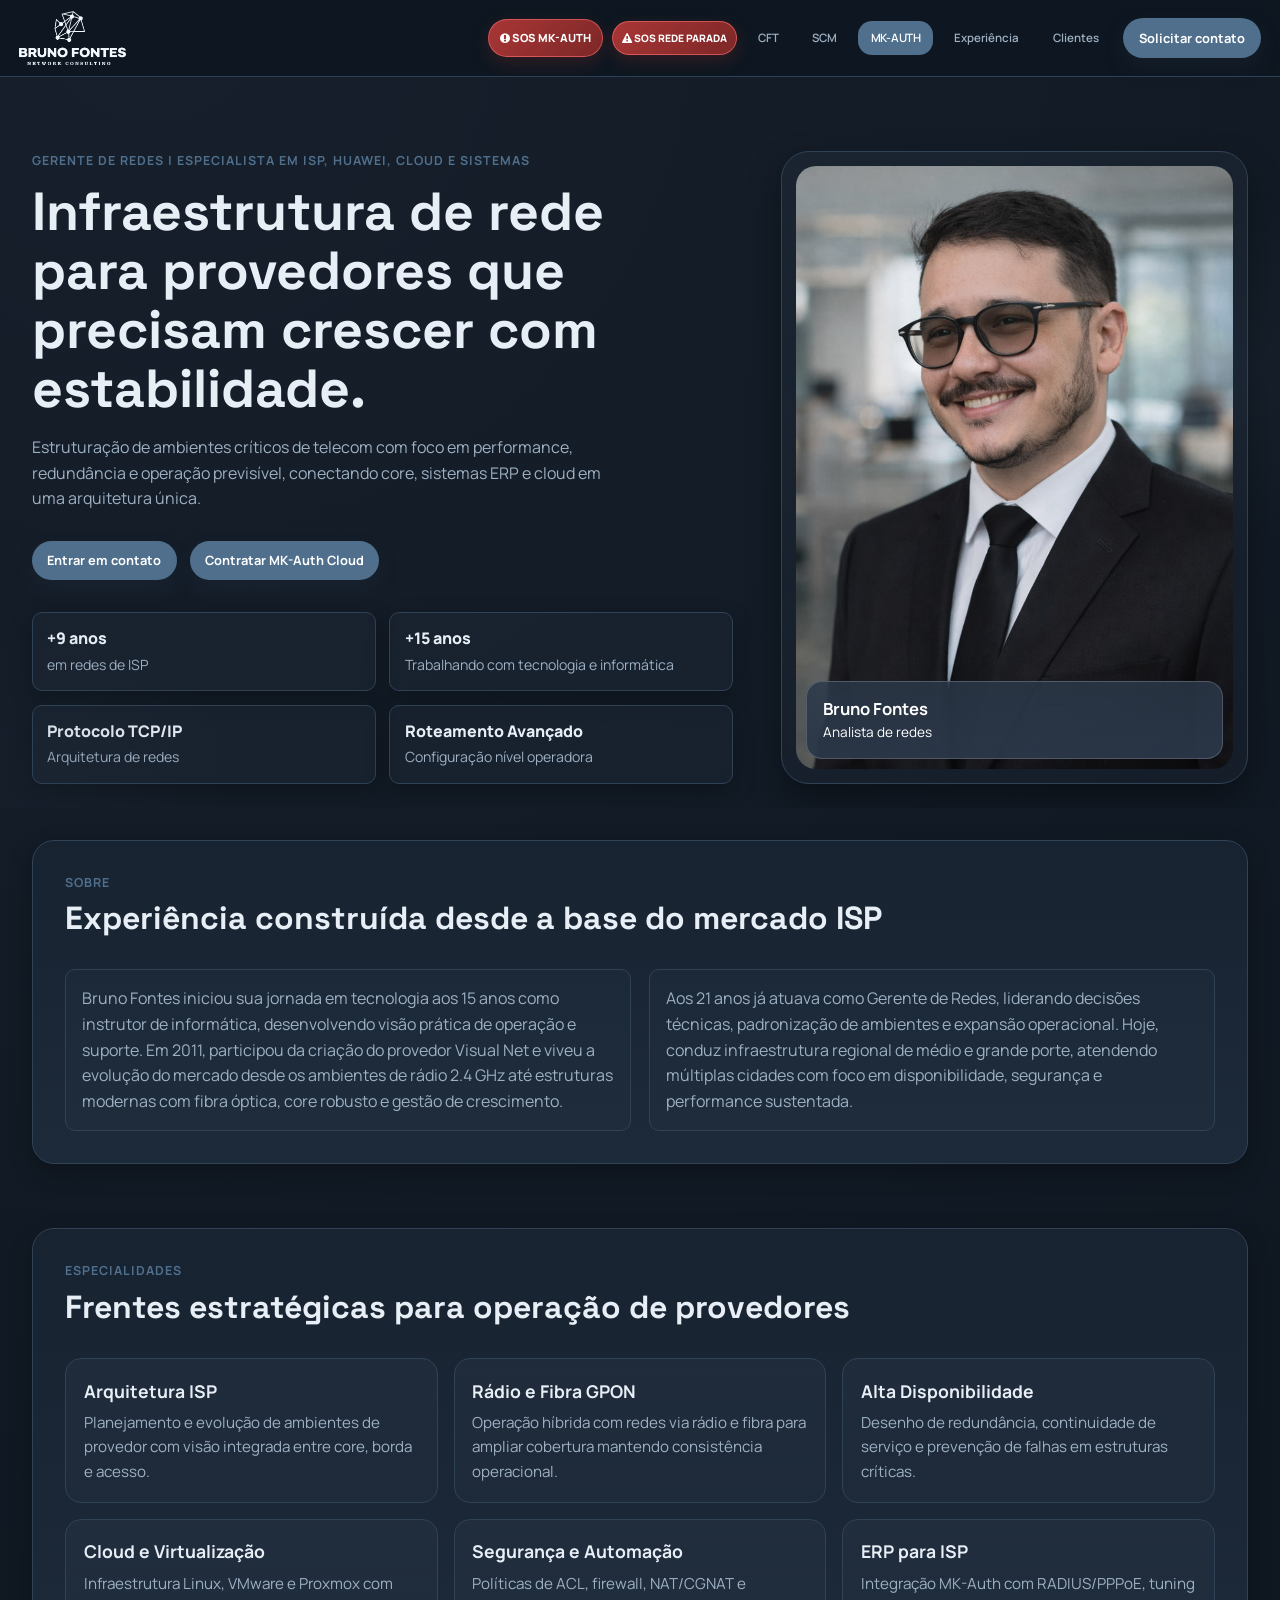
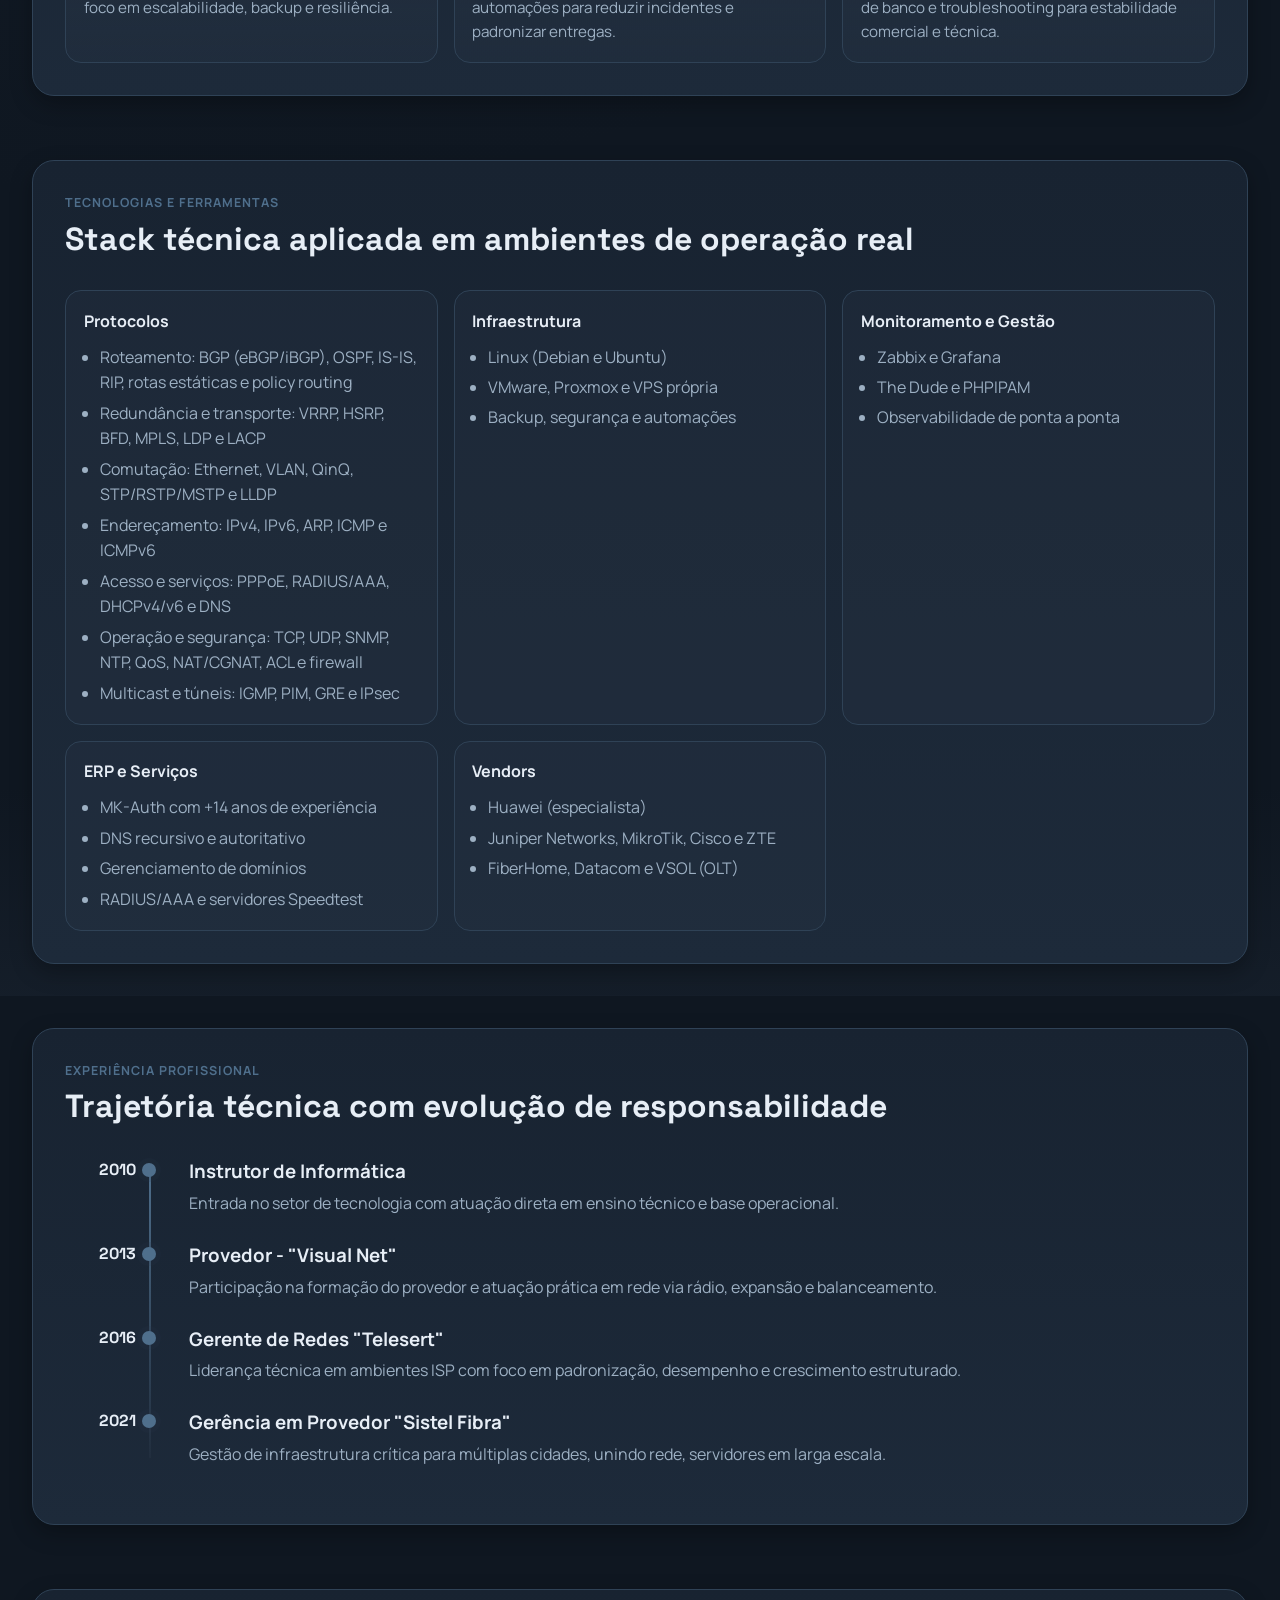
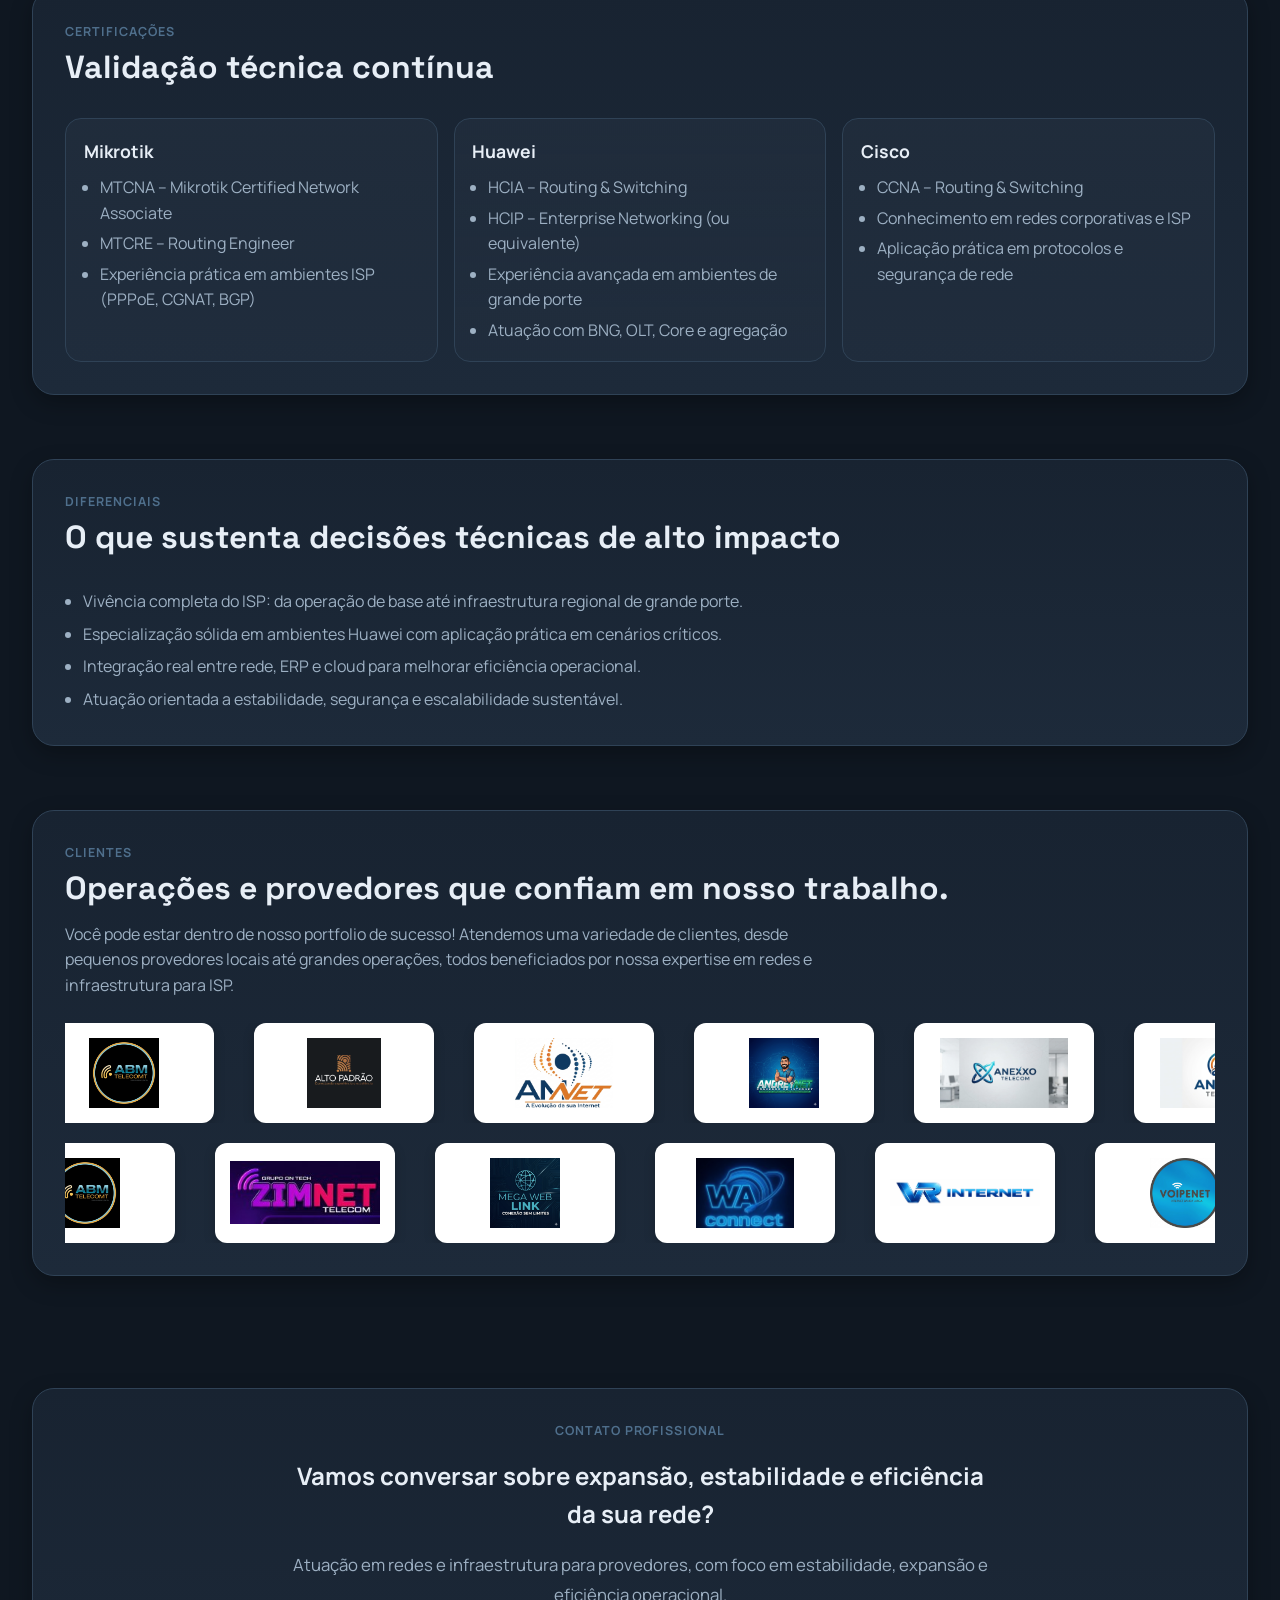
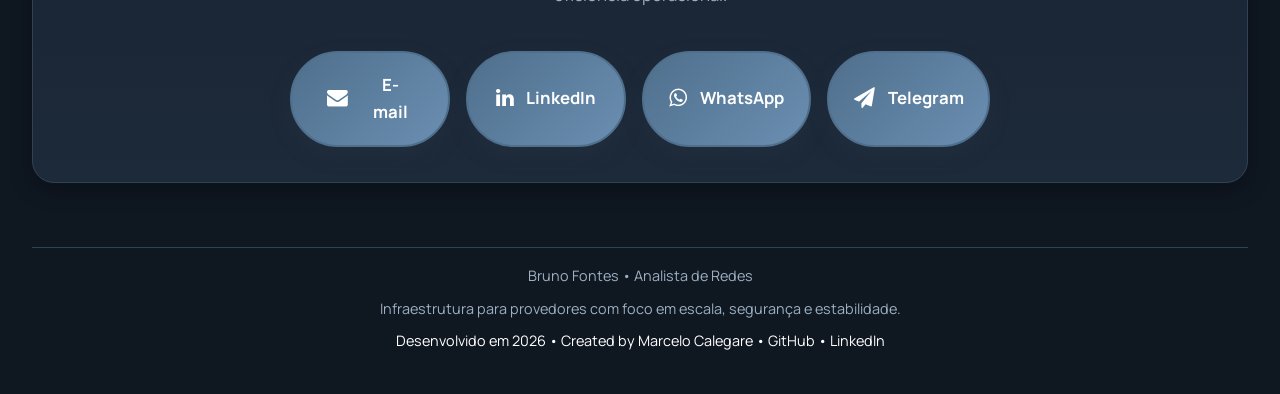
==== commit 19792e20: "Point experience links to technology section Co-authored-by: Copilot <223556219+Copilot@users.norepl" ====
--- a/index.html
+++ b/index.html
@@ -30,7 +30,7 @@
         <a href="cft.html">CFT</a>
         <a href="scm.html">SCM</a>
         <a href="mk-auth.html" class="blink-btn">MK-AUTH</a>
-        <a href="#experiencia">Experiência</a>
+        <a href="#tecnologias">Experiência</a>
         <a href="clientes.html">Clientes</a>
       </nav>
       <a href="#contato" class="btn btn-primary nav-cta">Solicitar contato</a>
@@ -44,7 +44,7 @@
         <a href="cft.html" class="mobile-menu-link">CFT</a>
         <a href="scm.html" class="mobile-menu-link">SCM</a>
         <a href="mk-auth.html" class="mobile-menu-link">MK-AUTH</a>
-        <a href="#experiencia" class="mobile-menu-link">Experiência</a>
+        <a href="#tecnologias" class="mobile-menu-link">Experiência</a>
         <a href="clientes.html" class="mobile-menu-link">Clientes</a>
         <a href="#contato" class="btn btn-primary mobile-menu-btn">Solicitar contato</a>
       </nav>
--- a/styles.css
+++ b/styles.css
@@ -309,7 +309,11 @@
 }
 
 .sos-network-actions .btn {
+  display: inline-flex;
   width: 100%;
+  align-items: center;
+  justify-content: center;
+  gap: 0.5rem;
 }
 
 .sos-network-call {
@@ -704,6 +708,7 @@
   background: linear-gradient(120deg, var(--surface), rgba(43, 56, 73, 0.72));
 }
 
+#tecnologias,
 .local-support {
   scroll-margin-top: 100px;
 }
